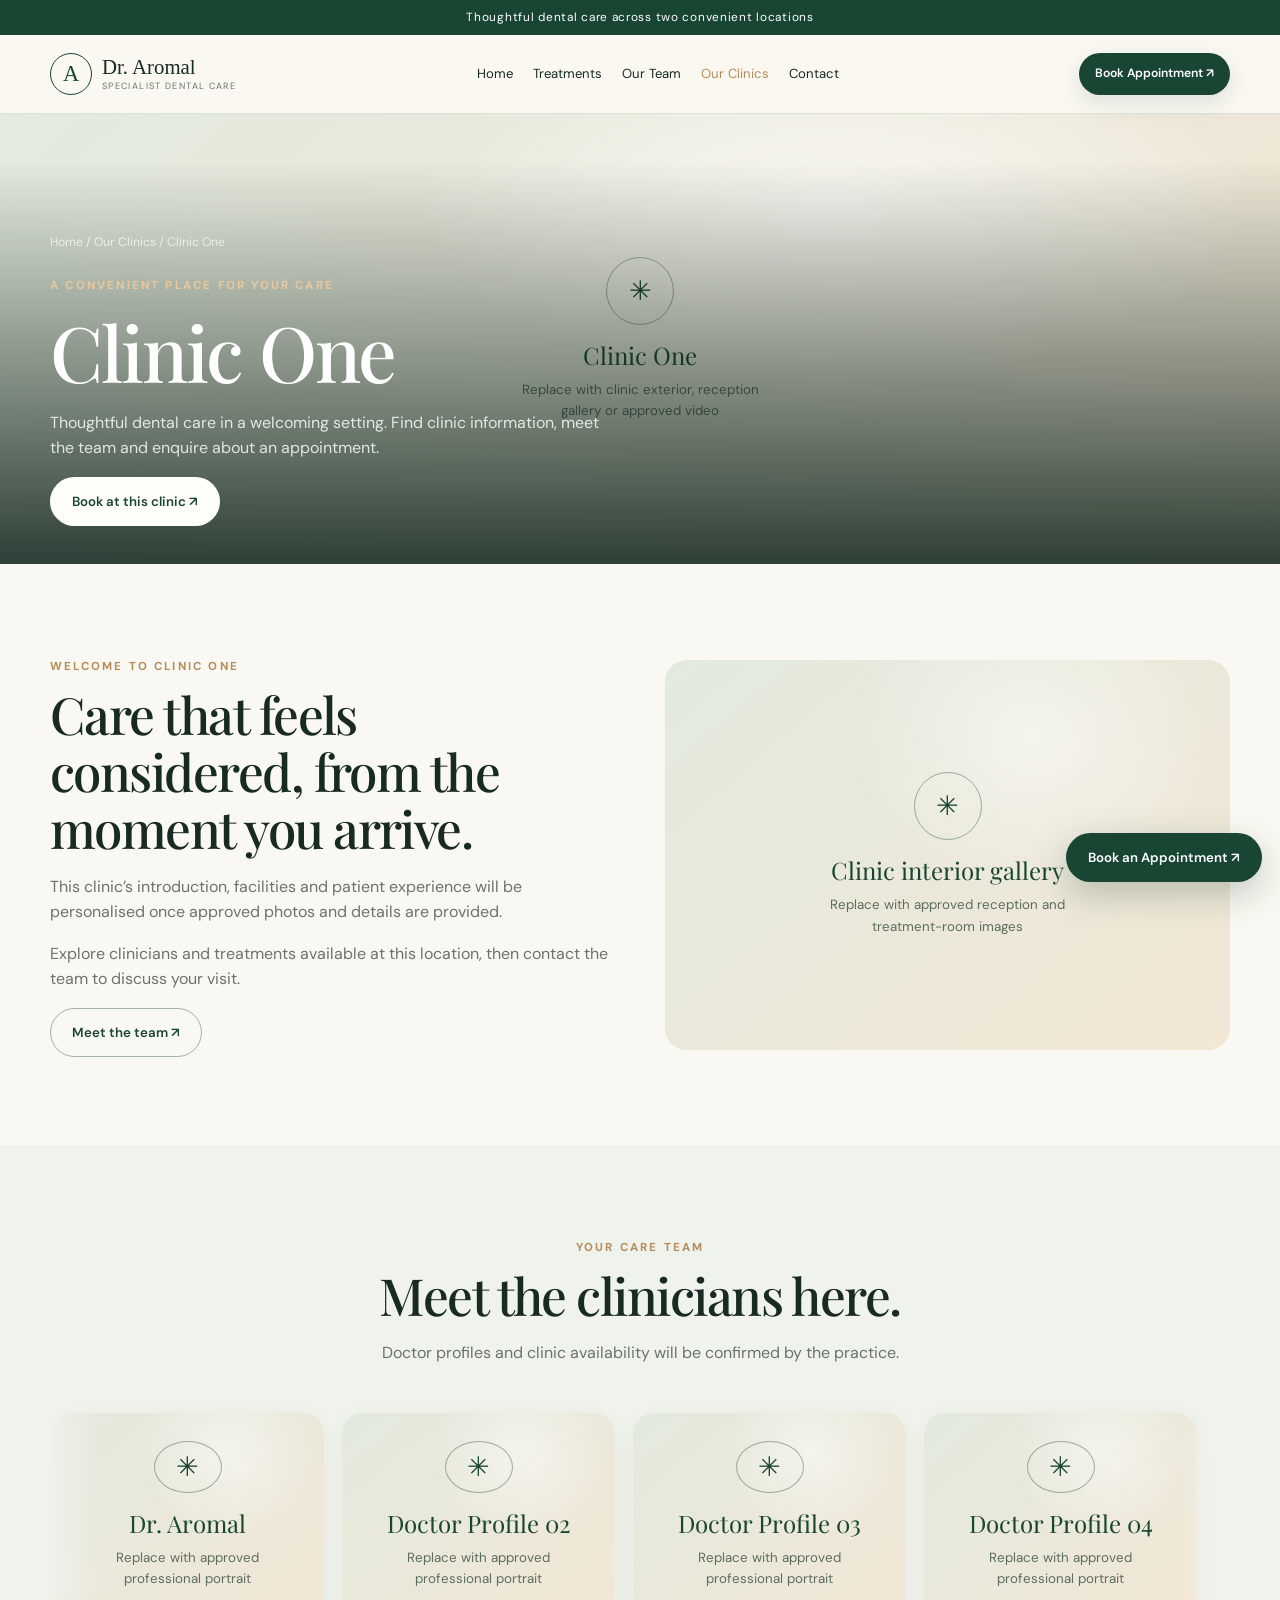
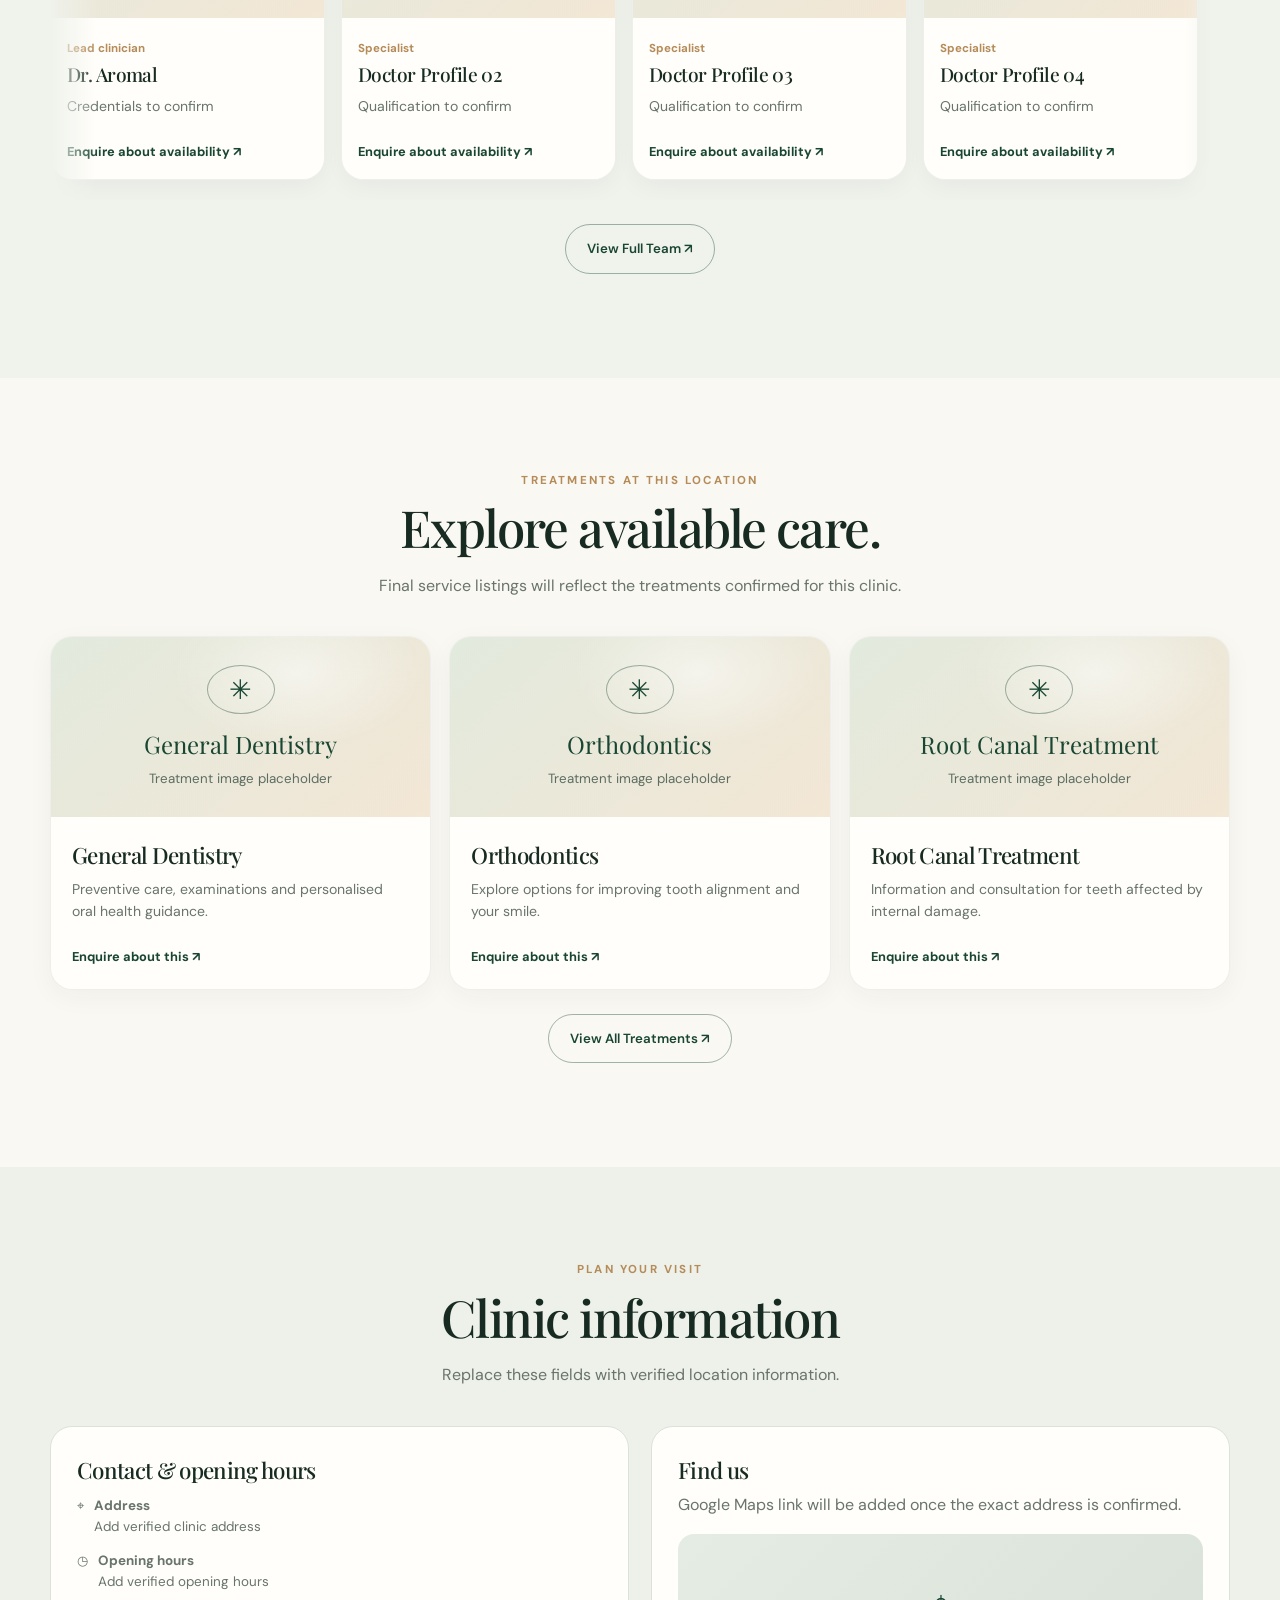
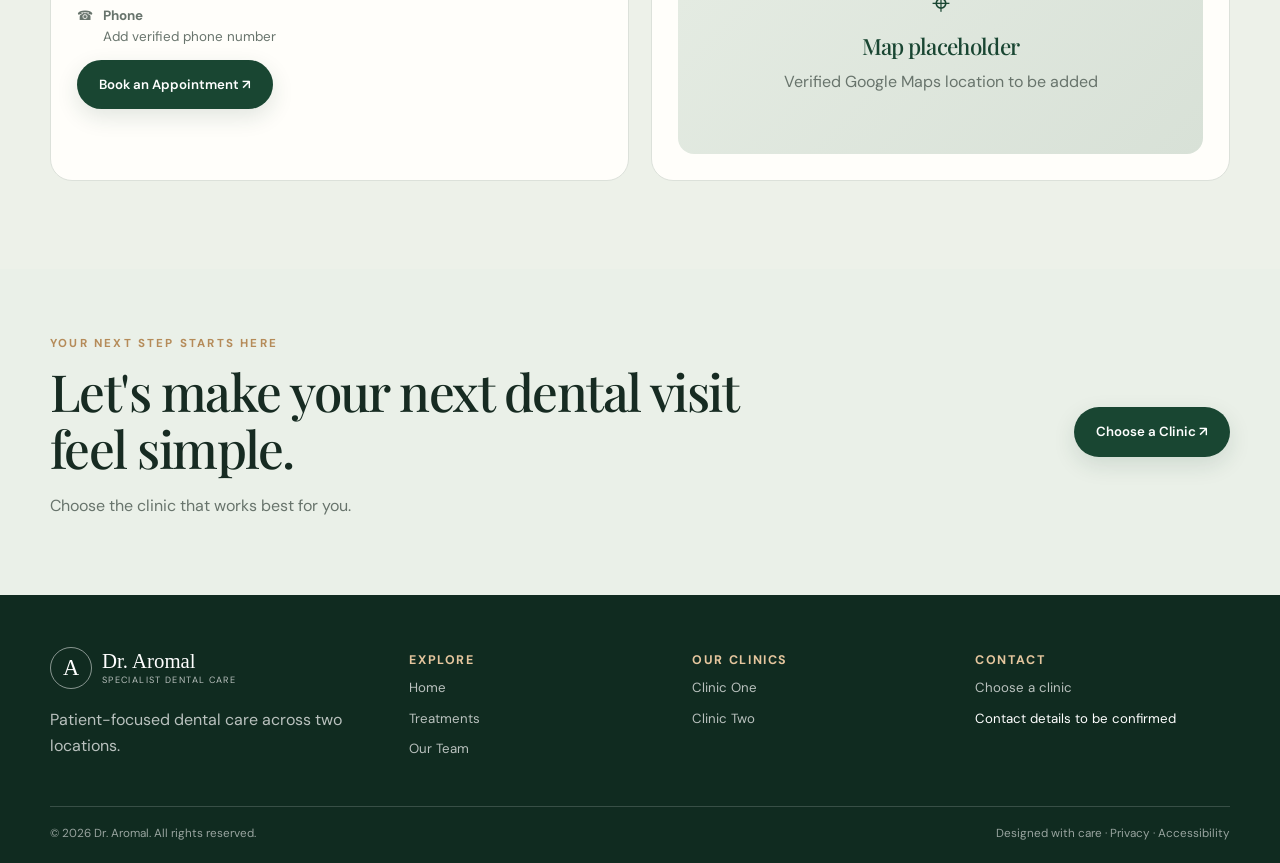
==== clinic-one.html @ 66f340e3 "Add files via upload" ====
<!doctype html><html lang="en"><head><meta charset="utf-8"><meta name="viewport" content="width=device-width,initial-scale=1"><meta name="description" content="Premium dental care with Dr. Aromal across two clinic locations."><title>Clinic One | Dr. Aromal</title><link rel="icon" href="assets/icons/favicon.svg" type="image/svg+xml"><link rel="stylesheet" href="css/style.css"><link rel="stylesheet" href="css/animations.css"></head><body><div class="topbar">Thoughtful dental care across two convenient locations</div><header class="header"><div class="container nav"><a class="brand" href="index.html"><span class="brand-mark">A</span><span><span class="brand-name">Dr. Aromal</span><span class="brand-sub">Specialist Dental Care</span></span></a><nav class="nav-links"><a class="" href="index.html">Home</a><a class="" href="treatments.html">Treatments</a><a class="" href="team.html">Our Team</a><a class="active" href="#clinics">Our Clinics</a><a class="" href="#contact">Contact</a></nav><div class="nav-actions"><button class="btn btn-primary btn-small" data-book>Book Appointment ↗</button><button class="menu-toggle" aria-label="Toggle navigation" aria-expanded="false">☰</button></div></div></header><main><section class="clinic-hero"><div class="media-placeholder"><div class="media-placeholder"><span class="placeholder-icon">✳</span><strong>Clinic One</strong><small>Replace with clinic exterior, reception gallery or approved video</small></div></div><div class="clinic-hero-content"><div class="container"><div class="breadcrumb" style="color:#ffffffb5"><a href="index.html">Home</a> / Our Clinics / Clinic One</div><span class="eyebrow">A convenient place for your care</span><h1>Clinic One</h1><p>Thoughtful dental care in a welcoming setting. Find clinic information, meet the team and enquire about an appointment.</p><button class="btn btn-light" data-book>Book at this clinic ↗</button></div></div></section><section class="section"><div class="container split"><div><span class="eyebrow">Welcome to Clinic One</span><h2>Care that feels considered, from the moment you arrive.</h2><p>This clinic’s introduction, facilities and patient experience will be personalised once approved photos and details are provided.</p><p>Explore clinicians and treatments available at this location, then contact the team to discuss your visit.</p><a class="btn btn-outline" href="team.html">Meet the team ↗</a></div><div class="image-panel"><div class="media-placeholder"><span class="placeholder-icon">✳</span><strong>Clinic interior gallery</strong><small>Replace with approved reception and treatment-room images</small></div></div></div></section><section class="section" style="background:#f0f2ec"><div class="container"><div class="section-head"><span class="eyebrow">Your care team</span><h2>Meet the clinicians here.</h2><p>Doctor profiles and clinic availability will be confirmed by the practice.</p></div><div class="doctor-belt" data-doctor-belt tabindex="0" aria-label="Doctor profiles carousel"><div class="doctor-track"><article class="doctor-card reveal"><div class="doctor-photo"><div class="media-placeholder"><span class="placeholder-icon">✳</span><strong>Dr. Aromal</strong><small>Replace with approved professional portrait</small></div></div><div class="card-body"><span class="doctor-role">Lead clinician</span><h3>Dr. Aromal</h3><p>Credentials to confirm</p><a class="card-link" href="#contact">Enquire about availability ↗</a></div></article><article class="doctor-card reveal"><div class="doctor-photo"><div class="media-placeholder"><span class="placeholder-icon">✳</span><strong>Doctor Profile 02</strong><small>Replace with approved professional portrait</small></div></div><div class="card-body"><span class="doctor-role">Specialist</span><h3>Doctor Profile 02</h3><p>Qualification to confirm</p><a class="card-link" href="#contact">Enquire about availability ↗</a></div></article><article class="doctor-card reveal"><div class="doctor-photo"><div class="media-placeholder"><span class="placeholder-icon">✳</span><strong>Doctor Profile 03</strong><small>Replace with approved professional portrait</small></div></div><div class="card-body"><span class="doctor-role">Specialist</span><h3>Doctor Profile 03</h3><p>Qualification to confirm</p><a class="card-link" href="#contact">Enquire about availability ↗</a></div></article><article class="doctor-card reveal"><div class="doctor-photo"><div class="media-placeholder"><span class="placeholder-icon">✳</span><strong>Doctor Profile 04</strong><small>Replace with approved professional portrait</small></div></div><div class="card-body"><span class="doctor-role">Specialist</span><h3>Doctor Profile 04</h3><p>Qualification to confirm</p><a class="card-link" href="#contact">Enquire about availability ↗</a></div></article></div></div><p style="text-align:center;margin-top:24px"><a class="btn btn-outline" href="team.html">View Full Team ↗</a></p></div></section><section class="section"><div class="container"><div class="section-head"><span class="eyebrow">Treatments at this location</span><h2>Explore available care.</h2><p>Final service listings will reflect the treatments confirmed for this clinic.</p></div><div class="treatment-grid"><article class="treatment-card reveal"><div class="card-media"><div class="media-placeholder"><span class="placeholder-icon">✳</span><strong>General Dentistry</strong><small>Treatment image placeholder</small></div></div><div class="card-body"><h3>General Dentistry</h3><p>Preventive care, examinations and personalised oral health guidance.</p><a class="card-link" href="#contact">Enquire about this ↗</a></div></article><article class="treatment-card reveal"><div class="card-media"><div class="media-placeholder"><span class="placeholder-icon">✳</span><strong>Orthodontics</strong><small>Treatment image placeholder</small></div></div><div class="card-body"><h3>Orthodontics</h3><p>Explore options for improving tooth alignment and your smile.</p><a class="card-link" href="#contact">Enquire about this ↗</a></div></article><article class="treatment-card reveal"><div class="card-media"><div class="media-placeholder"><span class="placeholder-icon">✳</span><strong>Root Canal Treatment</strong><small>Treatment image placeholder</small></div></div><div class="card-body"><h3>Root Canal Treatment</h3><p>Information and consultation for teeth affected by internal damage.</p><a class="card-link" href="#contact">Enquire about this ↗</a></div></article></div><p style="text-align:center;margin-top:24px"><a class="btn btn-outline" href="treatments.html">View All Treatments ↗</a></p></div></section><section class="section" style="background:#edf1e9"><div class="container"><div class="section-head"><span class="eyebrow">Plan your visit</span><h2>Clinic information</h2><p>Replace these fields with verified location information.</p></div><div class="clinic-details"><div class="detail-card"><h3>Contact & opening hours</h3><div class="meta-line">⌖ <span><strong>Address</strong><br>Add verified clinic address</span></div><div class="meta-line">◷ <span><strong>Opening hours</strong><br>Add verified opening hours</span></div><div class="meta-line">☎ <span><strong>Phone</strong><br>Add verified phone number</span></div><button class="btn btn-primary" data-book>Book an Appointment ↗</button></div><div class="detail-card"><h3>Find us</h3><p>Google Maps link will be added once the exact address is confirmed.</p><div class="map-placeholder"><div><span style="font-size:2rem">⌖</span><h3>Map placeholder</h3><p>Verified Google Maps location to be added</p></div></div></div></div></div></section></main><section class="cta-band" id="contact"><div class="container cta-inner"><div><span class="eyebrow">Your next step starts here</span><h2>Let's make your next dental visit feel simple.</h2><p>Choose the clinic that works best for you.</p></div><button class="btn btn-primary" data-book>Choose a Clinic ↗</button></div></section><footer class="footer"><div class="container"><div class="footer-grid"><div><a class="brand" href="index.html"><span class="brand-mark">A</span><span><span class="brand-name" style="color:white">Dr. Aromal</span><span class="brand-sub">Specialist Dental Care</span></span></a><p style="margin-top:18px">Patient-focused dental care across two locations.</p></div><div><h3>Explore</h3><div class="footer-links"><a href="index.html">Home</a><a href="treatments.html">Treatments</a><a href="team.html">Our Team</a></div></div><div><h3>Our Clinics</h3><div class="footer-links"><a href="clinic-one.html">Clinic One</a><a href="clinic-two.html">Clinic Two</a></div></div><div><h3>Contact</h3><div class="footer-links"><a href="#contact" data-book>Choose a clinic</a><span>Contact details to be confirmed</span></div></div></div><div class="footer-bottom"><span>© <span data-year></span> Dr. Aromal. All rights reserved.</span><span>Designed with care · Privacy · Accessibility</span></div></div></footer><button class="btn btn-primary floating-book" data-book>Book an Appointment ↗</button><div class="modal-backdrop" aria-hidden="true"><div class="booking-modal" role="dialog" aria-modal="true" aria-labelledby="booking-title"><button class="modal-close" aria-label="Close">×</button><span class="eyebrow">Appointment enquiry</span><h2 id="booking-title">Where would you like to visit?</h2><p>Select your preferred clinic so your enquiry goes to the right place.</p><div class="booking-options"><button class="booking-option" data-clinic-choice="one"><strong>Clinic One ↗</strong><span>Contact options</span></button><button class="booking-option" data-clinic-choice="two"><strong>Clinic Two ↗</strong><span>Contact options</span></button></div><div class="booking-result"><p style="width:100%">Selected: <strong id="selected-clinic-label">Clinic</strong></p><button class="btn btn-primary" data-book-whatsapp>Continue on WhatsApp</button><button class="btn btn-outline" data-book-call>Call clinic</button></div><p class="empty-note">Appointments are confirmed directly with the clinic.</p></div></div><script src="js/config.js"></script><script src="js/main.js"></script><script>document.querySelectorAll("[data-year]").forEach(e=>e.textContent=new Date().getFullYear())</script></body></html>
---- css/style.css ----
@import url('https://fonts.googleapis.com/css2?family=DM+Sans:wght@400;500;600;700&family=Playfair+Display:wght@400;500;600&display=swap');:root{--ink:#172b22;--green:#194632;--green2:#2d634b;--ivory:#faf8f2;--paper:#fffefa;--mint:#eaf0e8;--gold:#b58b59;--muted:#68746c;--line:#dce1da;--shadow:0 18px 55px #18312515;--radius:22px;--max:1180px}*{box-sizing:border-box}html{scroll-behavior:smooth}body{margin:0;background:var(--ivory);color:var(--ink);font:16px/1.6 'DM Sans',sans-serif}a{color:inherit;text-decoration:none}button{font:inherit;cursor:pointer}.container{width:min(var(--max),calc(100% - 40px));margin:auto}.eyebrow{font-size:.72rem;text-transform:uppercase;letter-spacing:.19em;font-weight:700;color:var(--gold)}h1,h2,h3{font-family:'Playfair Display',Georgia,serif;font-weight:500;line-height:1.12;letter-spacing:-.03em}h1{font-size:clamp(2.8rem,6vw,5.2rem);margin:.7rem 0 1rem}h2{font-size:clamp(2.1rem,4vw,3.4rem);margin:.5rem 0 1rem}h3{font-size:1.4rem;margin:.3rem 0 .6rem}p{color:var(--muted);margin:.4rem 0 1rem}.section{padding:88px 0}.section-head{max-width:700px;text-align:center;margin:0 auto 38px}.section-head p{max-width:570px;margin:auto}.topbar{background:var(--green);color:white;text-align:center;padding:8px;font-size:.74rem;letter-spacing:.06em}.header{position:sticky;top:0;z-index:50;background:#faf8f2ed;backdrop-filter:blur(14px);border-bottom:1px solid var(--line)}.nav{height:78px;display:flex;align-items:center;justify-content:space-between;gap:22px}.brand{display:flex;align-items:center;gap:10px;min-width:max-content}.brand-mark{width:42px;height:42px;border:1px solid var(--green);border-radius:50%;display:grid;place-items:center;color:var(--green);font:1.4rem Georgia}.brand-name{font:1.3rem Georgia;display:block}.brand-sub{font-size:.57rem;letter-spacing:.15em;text-transform:uppercase;color:var(--muted);display:block}.nav-links{display:flex;gap:20px;align-items:center;font-size:.82rem}.nav-links a:hover,.nav-links a.active{color:var(--gold)}.menu-toggle{display:none;border:1px solid var(--line);background:none;border-radius:50%;width:42px;height:42px}.btn{display:inline-flex;align-items:center;justify-content:center;gap:9px;border:1px solid transparent;border-radius:999px;padding:13px 21px;font-size:.83rem;font-weight:600;transition:.25s}.btn:hover{transform:translateY(-2px)}.btn-primary{background:var(--green);color:white;box-shadow:0 8px 22px #173f3020}.btn-primary:hover{background:var(--green2)}.btn-outline{border-color:#19463266;color:var(--green);background:transparent}.btn-light{background:var(--paper);color:var(--green)}.btn-small{padding:10px 15px;font-size:.76rem}.hero{padding:60px 0 72px;overflow:hidden}.hero-grid,.split{display:grid;grid-template-columns:1fr 1fr;align-items:center;gap:50px}.hero-copy p{font-size:1.05rem;max-width:520px}.hero-actions{display:flex;gap:12px;flex-wrap:wrap;margin-top:25px}.hero-media,.image-panel,.card-media,.doctor-photo{position:relative;overflow:hidden;background:linear-gradient(140deg,#dfe8dc,#f1e5d5)}.hero-media{min-height:480px;border-radius:48% 48% 22px 22px;box-shadow:var(--shadow)}.media-placeholder{position:absolute;inset:0;display:flex;flex-direction:column;justify-content:center;align-items:center;text-align:center;padding:28px;color:var(--green);background:radial-gradient(ellipse at 65% 20%,#ffffff80,transparent 36%),linear-gradient(140deg,#e4ebdf88,#f5e8d588)}.placeholder-icon{width:68px;height:68px;border:1px solid #19463266;border-radius:50%;display:grid;place-items:center;font-size:1.7rem;margin-bottom:14px}.media-placeholder strong{font:1.5rem 'Playfair Display',Georgia,serif}.media-placeholder small{color:#5c6d61;max-width:260px;margin-top:8px}.media-label{position:absolute;bottom:18px;left:18px;padding:11px 15px;border-radius:12px;background:#fffefaed;font-size:.78rem}.trust-strip{background:#eaf0e8a8;border-block:1px solid var(--line)}.trust-grid{display:grid;grid-template-columns:repeat(4,1fr);gap:18px;padding:22px 0}.trust-item{display:flex;align-items:center;gap:10px;font-size:.82rem;font-weight:600}.trust-icon{width:40px;height:40px;flex:none;display:grid;place-items:center;border:1px solid #19463244;border-radius:50%;color:var(--green);font-size:1.1rem}.image-panel{min-height:390px;border-radius:var(--radius)}.treatment-grid{display:grid;grid-template-columns:repeat(3,1fr);gap:18px}.treatment-card,.doctor-card,.clinic-card{background:var(--paper);border:1px solid #172b2212;border-radius:var(--radius);overflow:hidden;box-shadow:0 7px 26px #1831250b;transition:transform .3s,box-shadow .3s}.treatment-card:hover,.doctor-card:hover,.clinic-card:hover{transform:translateY(-5px);box-shadow:var(--shadow)}.card-media{height:180px}.card-body{padding:21px}.card-body p{font-size:.88rem}.card-link{display:inline-flex;gap:8px;margin-top:8px;color:var(--green);font-size:.8rem;font-weight:700}.why-section{background:var(--green);color:white}.why-section .eyebrow{color:#e2c39b}.why-section p{color:#ffffffb8}.why-grid{display:grid;grid-template-columns:repeat(4,1fr);gap:16px;margin-top:35px}.why-card{padding:22px;border:1px solid #ffffff2a;border-radius:18px;background:#ffffff09}.why-card .trust-icon{color:#e2c39b;border-color:#ffffff45;margin-bottom:15px}.why-card h3{font-size:1.2rem}.clinic-grid{display:grid;grid-template-columns:repeat(2,1fr);gap:22px}.clinic-card .card-media{height:230px}.doctor-grid{display:grid;grid-template-columns:repeat(4,1fr);gap:16px}.doctor-photo{height:205px}.doctor-card .card-body{padding:16px}.doctor-card h3{font-size:1.2rem}.doctor-role{font-size:.72rem;color:var(--gold);font-weight:700}.clinic-filter{display:flex;justify-content:center;gap:8px;margin:25px 0 32px}.filter-btn{border:1px solid var(--line);border-radius:99px;background:transparent;padding:10px 17px;color:var(--green)}.filter-btn.active{background:var(--green);color:white}.cta-band{background:var(--mint);padding:60px 0}.cta-inner{display:flex;justify-content:space-between;align-items:center;gap:25px}.cta-inner h2{max-width:700px}.page-hero{padding:72px 0 52px;text-align:center;background:linear-gradient(130deg,#edf1e9,#faf8f2 62%,#f2e8d9)}.page-hero h1{font-size:clamp(2.6rem,5vw,4.4rem)}.page-hero p{max-width:650px;margin:auto}.breadcrumb{font-size:.77rem;color:var(--muted);margin-bottom:18px}.clinic-hero{position:relative;min-height:450px;display:flex;align-items:flex-end;background:linear-gradient(135deg,#dce6da,#e9decd);overflow:hidden}.clinic-hero-content{position:relative;width:100%;padding:72px 0 38px;background:linear-gradient(0deg,#0c2219d9,transparent);color:white}.clinic-hero-content p{color:#ffffffd1;max-width:550px}.clinic-hero-content .eyebrow{color:#e9c89d}.clinic-details{display:grid;grid-template-columns:1fr 1fr;gap:22px}.detail-card{padding:26px;background:var(--paper);border:1px solid var(--line);border-radius:var(--radius)}.meta-line{display:flex;gap:10px;color:var(--muted);font-size:.84rem;margin:12px 0}.map-placeholder{height:220px;border-radius:16px;background:linear-gradient(135deg,#e5ece3,#d8e1d7);display:grid;place-items:center;text-align:center;margin-top:16px;padding:20px;color:var(--green)}.footer{background:#102b20;color:white;padding:52px 0 20px}.footer-grid{display:grid;grid-template-columns:1.3fr 1fr 1fr 1fr;gap:28px}.footer .brand-mark{color:white;border-color:#ffffff80}.footer .brand-sub,.footer p,.footer a{color:#ffffffb5}.footer h3{font:700 .78rem 'DM Sans',sans-serif;letter-spacing:.13em;text-transform:uppercase;color:#e5c69e}.footer-links{display:grid;gap:9px;font-size:.83rem}.footer-bottom{display:flex;justify-content:space-between;gap:15px;border-top:1px solid #ffffff2b;margin-top:32px;padding-top:17px;color:#ffffff91;font-size:.73rem}.floating-book{position:fixed;right:18px;bottom:18px;z-index:40;box-shadow:0 12px 35px #173f3040}.modal-backdrop{position:fixed;inset:0;z-index:100;background:#0a1912a8;backdrop-filter:blur(6px);display:none;align-items:center;justify-content:center;padding:18px}.modal-backdrop.open{display:flex}.booking-modal{position:relative;width:min(530px,100%);background:var(--ivory);border-radius:25px;padding:29px;box-shadow:0 30px 100px #0004}.modal-close{position:absolute;right:15px;top:15px;border:1px solid var(--line);background:none;border-radius:50%;width:37px;height:37px}.booking-options{display:grid;grid-template-columns:1fr 1fr;gap:12px;margin:23px 0}.booking-option{background:var(--paper);border:1px solid var(--line);border-radius:15px;padding:17px;text-align:left}.booking-option strong{display:block;font:1.2rem 'Playfair Display',Georgia,serif}.booking-option span{font-size:.76rem;color:var(--muted)}.booking-result{display:none;gap:10px;flex-wrap:wrap}.booking-result.show{display:flex}.empty-note{font-size:.76rem;color:var(--muted)}.reveal{opacity:0;transform:translateY(20px);transition:opacity .7s,transform .7s}.reveal.visible{opacity:1;transform:none}
@media(max-width:1000px){.nav-links{gap:12px;font-size:.75rem}.hero-grid,.split{gap:28px}.doctor-grid{grid-template-columns:repeat(2,1fr)}.why-grid{grid-template-columns:repeat(2,1fr)}.footer-grid{grid-template-columns:repeat(2,1fr)}}@media(max-width:760px){.container{width:calc(100% - 32px)}.nav{height:68px}.menu-toggle{display:block}.nav-actions>.btn{display:none}.nav-links{display:none;position:absolute;top:68px;left:0;right:0;padding:15px 22px 25px;background:var(--ivory);box-shadow:var(--shadow);flex-direction:column;align-items:stretch;gap:0}.nav-links.open{display:flex}.nav-links a{padding:13px 0;border-bottom:1px solid var(--line);font-size:.95rem}.hero{padding:35px 0 48px}.hero-grid,.split{grid-template-columns:1fr;gap:28px}.hero-media{min-height:360px;border-radius:145px 145px 20px 20px}.section{padding:65px 0}.trust-grid{grid-template-columns:repeat(2,1fr)}.treatment-grid{grid-template-columns:repeat(2,1fr);gap:12px}.card-media{height:145px}.card-body{padding:15px}.clinic-grid,.clinic-details{grid-template-columns:1fr}.clinic-card .card-media{height:210px}.doctor-photo{height:170px}.doctor-card .card-body{padding:12px}.why-grid{gap:11px}.why-card{padding:16px}.cta-inner{align-items:flex-start;flex-direction:column}.page-hero{padding:55px 0 42px}.clinic-hero{min-height:390px}.footer-grid{gap:24px 14px}.footer-bottom{flex-direction:column}.floating-book{left:14px;right:14px;bottom:10px}.floating-book{width:calc(100% - 28px)}.image-panel{min-height:310px}.booking-options{grid-template-columns:1fr}}@media(max-width:420px){.treatment-grid{grid-template-columns:1fr}.card-media{height:180px}.brand-name{font-size:1.15rem}.brand-mark{width:38px;height:38px}.trust-item{font-size:.75rem}}@media(prefers-reduced-motion:reduce){*,*::before,*::after{scroll-behavior:auto!important;transition-duration:.01ms!important}.reveal{opacity:1;transform:none}}


/* HERO LOOP VIDEO — homepage */
.hero-video-media{isolation:isolate;aspect-ratio:4/5;min-height:480px;background:linear-gradient(140deg,#dfe8dc,#f1e5d5)}
.hero-video{position:absolute;inset:0;width:100%;height:100%;object-fit:cover;object-position:center;z-index:0;background:linear-gradient(140deg,#dfe8dc,#f1e5d5)}
.hero-video-fallback{position:absolute;inset:0;z-index:1;display:flex;flex-direction:column;justify-content:center;align-items:center;text-align:center;padding:28px;color:var(--green);background:radial-gradient(ellipse at 65% 20%,#ffffff80,transparent 36%),linear-gradient(140deg,#e4ebdf,#f5e8d5)}
.hero-video-fallback strong{font:1.5rem 'Playfair Display',Georgia,serif}
.hero-video-fallback small{color:#5c6d61;max-width:260px;margin-top:8px}
.hero-video-overlay{position:absolute;inset:0;z-index:2;pointer-events:none;background:linear-gradient(180deg,#0b211208 45%,#0b21194d 100%)}
.hero-video-media .media-label{z-index:3}
.hero-video-media.video-ready .hero-video-fallback{display:none}
@media(max-width:760px){.hero-video-media{min-height:360px;aspect-ratio:4/5;border-radius:145px 145px 20px 20px}.hero-video{border-radius:inherit}}
@media(prefers-reduced-motion:reduce){.hero-video{display:none}.hero-video-fallback{display:flex!important}}

/* =========================================================
   REFINED MOTION SYSTEM — calm, responsive, accessible
   Shared by all five pages. No animation library required.
========================================================= */
:root {
  --motion-ease: cubic-bezier(.22, 1, .36, 1);
  --motion-ease-inout: cubic-bezier(.65, 0, .35, 1);
  --motion-fast: 180ms;
  --motion-base: 360ms;
  --motion-slow: 680ms;
}
html { scroll-behavior: smooth; scroll-padding-top: 96px; }
body { -webkit-font-smoothing: antialiased; text-rendering: optimizeLegibility; }
.header { transition: background-color var(--motion-base) var(--motion-ease), box-shadow var(--motion-base) var(--motion-ease), border-color var(--motion-base) var(--motion-ease); }
.header.is-scrolled { background: rgba(250,248,242,.94); box-shadow: 0 10px 32px rgba(23,43,34,.075); border-color: rgba(25,70,50,.12); }
.btn, .card-link, .nav-links a, .menu-toggle, .treatment-card, .doctor-card, .clinic-card, .why-card, .trust-item { transition-timing-function: var(--motion-ease); }
.btn { transition: transform var(--motion-fast) var(--motion-ease), background-color var(--motion-base) var(--motion-ease), border-color var(--motion-base) var(--motion-ease), box-shadow var(--motion-base) var(--motion-ease), color var(--motion-base) var(--motion-ease); }
.btn:active, .menu-toggle:active { transform: scale(.975); }
.btn:focus-visible, a:focus-visible, button:focus-visible { outline: 3px solid rgba(181,139,89,.75); outline-offset: 4px; }
.nav-links a { position: relative; }
.nav-links a::after { content:""; position:absolute; left:0; right:0; bottom:-7px; height:1px; background:currentColor; transform:scaleX(0); transform-origin:left; transition:transform var(--motion-base) var(--motion-ease); }
.nav-links a:hover::after, .nav-links a:focus-visible::after { transform:scaleX(1); }
.hero-copy .eyebrow, .hero-copy h1, .hero-copy > p, .hero-actions { will-change: opacity, transform; }
.hero-copy h1 { text-wrap: balance; }
.hero-media { isolation:isolate; }
.hero-video-media { aspect-ratio: 4 / 5; min-height: 460px; }
.hero-video { display:block; }
.hero-video-fallback { transition: opacity 650ms var(--motion-ease), visibility 650ms var(--motion-ease); }
.hero-video-media.video-ready .hero-video-fallback { opacity:0; visibility:hidden; pointer-events:none; }
.hero-video-overlay { background:linear-gradient(180deg,rgba(8,28,19,.02) 35%,rgba(8,28,19,.36) 100%); }
.media-label { box-shadow:0 8px 28px rgba(14,36,25,.08); backdrop-filter:blur(14px); transition:transform var(--motion-base) var(--motion-ease), background-color var(--motion-base) var(--motion-ease); }
.treatment-card, .doctor-card, .clinic-card, .why-card { transition:transform 420ms var(--motion-ease), box-shadow 420ms var(--motion-ease), border-color 420ms var(--motion-ease); }
.treatment-card img, .doctor-photo img, .clinic-card img, .card-media img, .image-panel img { transition:transform 850ms var(--motion-ease); }
@media (hover:hover) and (pointer:fine) {
  .treatment-card:hover, .doctor-card:hover, .clinic-card:hover, .why-card:hover { transform:translateY(-5px); box-shadow:0 22px 48px rgba(24,49,37,.10); }
  .treatment-card:hover img, .doctor-card:hover img, .clinic-card:hover img, .card-media:hover img, .image-panel:hover img { transform:scale(1.035); }
  .hero-video-media:hover .media-label { transform:translateY(-3px); }
}
.reveal { opacity:0; transform:translate3d(0,22px,0); transition:opacity 680ms var(--motion-ease), transform 680ms var(--motion-ease); }
.reveal.visible { opacity:1; transform:translate3d(0,0,0); }
.treatment-grid > :nth-child(2), .doctor-grid > :nth-child(2), .clinic-grid > :nth-child(2), .why-grid > :nth-child(2) { transition-delay:80ms; }
.treatment-grid > :nth-child(3), .doctor-grid > :nth-child(3), .clinic-grid > :nth-child(3), .why-grid > :nth-child(3) { transition-delay:150ms; }
.treatment-grid > :nth-child(4), .doctor-grid > :nth-child(4), .why-grid > :nth-child(4) { transition-delay:220ms; }
.modal-backdrop { transition:opacity 280ms var(--motion-ease), visibility 280ms var(--motion-ease); }
.modal-backdrop .booking-modal { transform:translateY(12px) scale(.985); transition:transform 320ms var(--motion-ease); }
.modal-backdrop.open .booking-modal { transform:translateY(0) scale(1); }
/* Keep touch interactions direct; no hover-only information. */
@media (max-width:760px) {
  .hero-video-media { min-height:340px; }
  .reveal { transform:translate3d(0,14px,0); transition-duration:520ms; }
  .treatment-grid > *, .doctor-grid > *, .clinic-grid > *, .why-grid > * { transition-delay:0ms !important; }
  .header.is-scrolled .nav { height:64px; }
}
@media (prefers-reduced-motion: reduce) {
  html { scroll-behavior:auto; }
  *, *::before, *::after { animation-duration:.01ms !important; animation-iteration-count:1 !important; scroll-behavior:auto !important; transition-duration:.01ms !important; transition-delay:0ms !important; }
  .reveal { opacity:1; transform:none; }
  .hero-video { display:none; }
  .hero-video-fallback { opacity:1 !important; visibility:visible !important; }
}
@media (prefers-reduced-transparency: reduce) {
  .header, .header.is-scrolled, .media-label { background:var(--paper); backdrop-filter:none; }
}


/* INTERACTIVE STORY + REVIEW + RAIL SYSTEM */
@view-transition { navigation: auto; }
::view-transition-old(root) { animation: page-out 180ms ease both; }
::view-transition-new(root) { animation: page-in 360ms cubic-bezier(.22,1,.36,1) both; }
@keyframes page-in { from { opacity:.72; transform:translateY(5px); } to { opacity:1; transform:none; } }
@keyframes page-out { to { opacity:.86; } }
.before-after-section { background:linear-gradient(180deg,#f5f4ed,#faf8f2); overflow:hidden; }
.ba-carousel { max-width:900px; margin:auto; perspective:1400px; touch-action:pan-y; }
.ba-stage { position:relative; min-height:440px; transform-style:preserve-3d; }
.ba-slide { position:absolute; inset:0; padding:24px; border:1px solid #1946321a; border-radius:26px; background:#fffefa; box-shadow:0 20px 60px #1831250d; opacity:0; visibility:hidden; pointer-events:none; transform:translateX(8%) rotateY(-12deg) scale(.94); transition:transform 800ms cubic-bezier(.22,1,.36,1), opacity 600ms ease, visibility 600ms; }
.ba-slide.is-active { opacity:1; visibility:visible; pointer-events:auto; transform:translateX(0) rotateY(0) scale(1); z-index:2; }
.ba-slide.is-before { transform:translateX(-8%) rotateY(12deg) scale(.94); }
.ba-case-label { color:var(--gold); font-size:.7rem; font-weight:700; letter-spacing:.12em; text-transform:uppercase; margin-bottom:16px; }
.ba-pair { display:grid; grid-template-columns:1fr 1fr; gap:14px; }
.ba-frame { position:relative; aspect-ratio:4/3; overflow:hidden; border-radius:16px; background:linear-gradient(140deg,#e5ebdf,#f1e5d5); }
.ba-frame>span { position:absolute; z-index:3; top:12px; left:12px; padding:6px 10px; border-radius:30px; background:#fffefaeb; color:var(--green); font-size:.65rem; font-weight:800; letter-spacing:.1em; }
.ba-frame .media-placeholder { padding:12px; }
.ba-frame .placeholder-icon { width:42px;height:42px;font-size:1rem;margin-bottom:8px; }
.ba-frame .media-placeholder strong { font-size:1.1rem; }
.ba-frame .media-placeholder small { font-size:.72rem; }
.ba-slide>p { margin:15px 0 0; font-size:.85rem; }
.ba-controls { display:flex; justify-content:center; align-items:center; gap:18px; margin:22px 0 10px; }
.carousel-arrow { width:42px;height:42px;border-radius:50%;border:1px solid #19463244;background:#fffefa;color:var(--green);font-size:1.2rem;transition:transform .25s var(--motion-ease),background .25s; }
.carousel-arrow:active { transform:scale(.94); }
.ba-dots { display:flex;gap:8px;align-items:center; }
.ba-dot { width:7px;height:7px;border:0;border-radius:20px;background:#b9c5b9;padding:0;transition:width .3s,background .3s; }
.ba-dot.active { width:24px;background:var(--green); }
.ba-carousel>.empty-note { display:block;text-align:center;max-width:620px;margin:12px auto 0; }
.reviews-section { overflow:hidden; }
.reviews-status { width:fit-content;max-width:100%;margin:-12px auto 25px;padding:8px 13px;border-radius:30px;background:#eaf0e8;color:#4d6656;font-size:.75rem; }
.reviews-track-window { overflow:hidden; margin:0 calc((100vw - min(var(--max),calc(100vw - 40px)))/-2); padding:10px 0 24px; }
.reviews-track { display:flex; width:max-content; gap:16px; padding:0 20px; animation:review-drift 36s linear infinite; }
.review-card { width:min(330px,82vw); flex:none; padding:23px;border-radius:20px;border:1px solid var(--line);background:var(--paper);box-shadow:0 12px 34px #1831250a; }
.review-stars { color:#b58b59;letter-spacing:.15em;font-size:.9rem; }
.review-text { min-height:96px;margin:14px 0;color:var(--ink);font-family:'Playfair Display',Georgia,serif;font-size:1.08rem;line-height:1.45; }
.review-author { display:flex;flex-direction:column;font-size:.8rem;font-weight:700; }
.review-author span { color:var(--muted);font-size:.7rem;font-weight:400;margin-top:3px; }
.reviews-track-window:hover .reviews-track,.reviews-track-window:focus-within .reviews-track { animation-play-state:paused; }
@keyframes review-drift { from { transform:translateX(0); } to { transform:translateX(-25%); } }
.reviews-footer { display:flex;align-items:center;justify-content:center;gap:16px;flex-wrap:wrap;text-align:center; }
.reviews-footer small { display:block;max-width:470px;color:var(--muted);font-size:.72rem; }
/* Horizontal card rail: only the cards scroll; the page stays vertical. */
.swipe-rail { overflow-x:auto; overscroll-behavior-x:contain; touch-action:pan-x pan-y; scrollbar-width:thin; scrollbar-color:#b5c5b5 transparent; padding:8px 3px 22px; scroll-snap-type:x mandatory; }
.swipe-rail .treatment-grid { display:grid;grid-auto-flow:column;grid-auto-columns:minmax(260px,32%);grid-template-columns:none;gap:18px; }
.swipe-rail .treatment-card { scroll-snap-align:start; min-width:0; }
.swipe-rail:focus-visible { outline:2px solid var(--gold);outline-offset:4px; }
/* Doctor cards glide along a continuous conveyor; pause on hover/focus/touch. */
.doctor-belt { overflow:hidden; position:relative; touch-action:pan-y; padding:8px 0 20px; mask-image:linear-gradient(90deg,transparent,#000 4%,#000 96%,transparent); }
.doctor-track { display:flex; gap:16px; width:max-content; align-items:stretch; animation:doctor-conveyor 34s linear infinite; }
.doctor-belt:hover .doctor-track,.doctor-belt:focus-within .doctor-track,.doctor-belt.is-paused .doctor-track { animation-play-state:paused; }
.doctor-track>.doctor-card { width:clamp(230px,24vw,275px); flex:none; }
@keyframes doctor-conveyor { from { transform:translateX(0); } to { transform:translateX(-50%); } }
/* Cards cloned by JS are decorative duplicates for a seamless loop. */
.doctor-card[aria-hidden="true"] a,.doctor-card[aria-hidden="true"] button { pointer-events:none; }
@media(max-width:760px) {
 .ba-stage { min-height:390px; }
 .ba-slide { padding:15px; }
 .ba-pair { gap:8px; }
 .ba-frame { aspect-ratio:3/4; }
 .ba-frame .media-placeholder { padding:7px; }
 .ba-frame .media-placeholder strong { font-size:.92rem; }
 .ba-frame .media-placeholder small { font-size:.62rem; }
 .swipe-rail .treatment-grid { grid-auto-columns:minmax(78vw,78vw);gap:12px; }
 .doctor-track>.doctor-card { width:min(76vw,270px); }
 .reviews-track-window { margin:0 -16px; }
 .reviews-track { animation-duration:45s; }
 .reviews-status { text-align:center; }
}
@media(prefers-reduced-motion:reduce) {
 @view-transition { navigation:none; }
 .doctor-track,.reviews-track { animation:none!important; }
 .ba-slide { transition:none!important; }
 .ba-slide:not(.is-active) { display:none; }
}
---- css/animations.css ----
/* Dr. Aromal shared motion system — calm, elegant and accessible. */
@keyframes heroRise { from { opacity:0; transform:translate3d(0,18px,0); } to { opacity:1; transform:translate3d(0,0,0); } }
.hero-copy .eyebrow { animation:heroRise 680ms cubic-bezier(.22,1,.36,1) both; }
.hero-copy h1 { animation:heroRise 760ms 70ms cubic-bezier(.22,1,.36,1) both; }
.hero-copy > p { animation:heroRise 760ms 140ms cubic-bezier(.22,1,.36,1) both; }
.hero-actions { animation:heroRise 760ms 210ms cubic-bezier(.22,1,.36,1) both; }
.hero-media { animation:heroRise 900ms 100ms cubic-bezier(.22,1,.36,1) both; }
.brand-mark { transition:transform 360ms cubic-bezier(.22,1,.36,1), background-color 360ms ease; }
.brand:hover .brand-mark { transform:rotate(-6deg) scale(1.025); }
@media (prefers-reduced-motion:reduce) { .hero-copy>* ,.hero-media { animation:none !important; } }
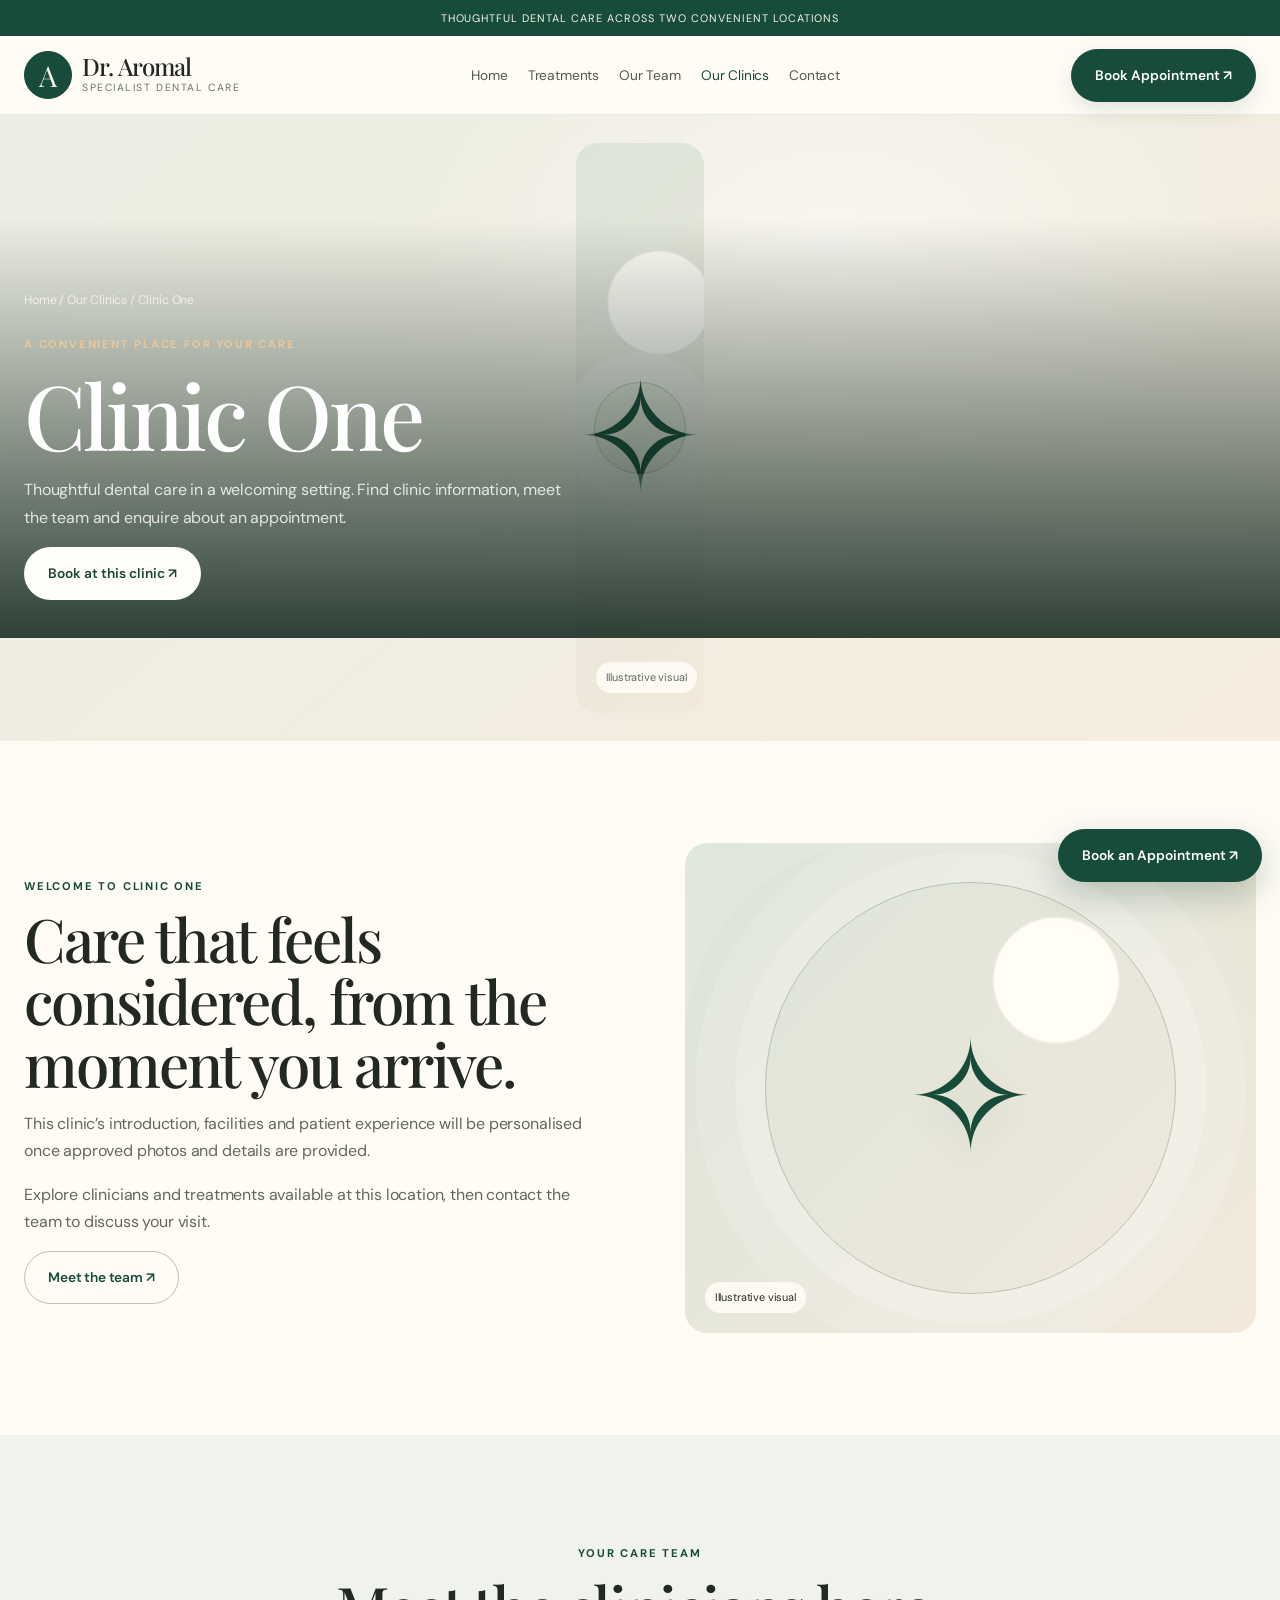
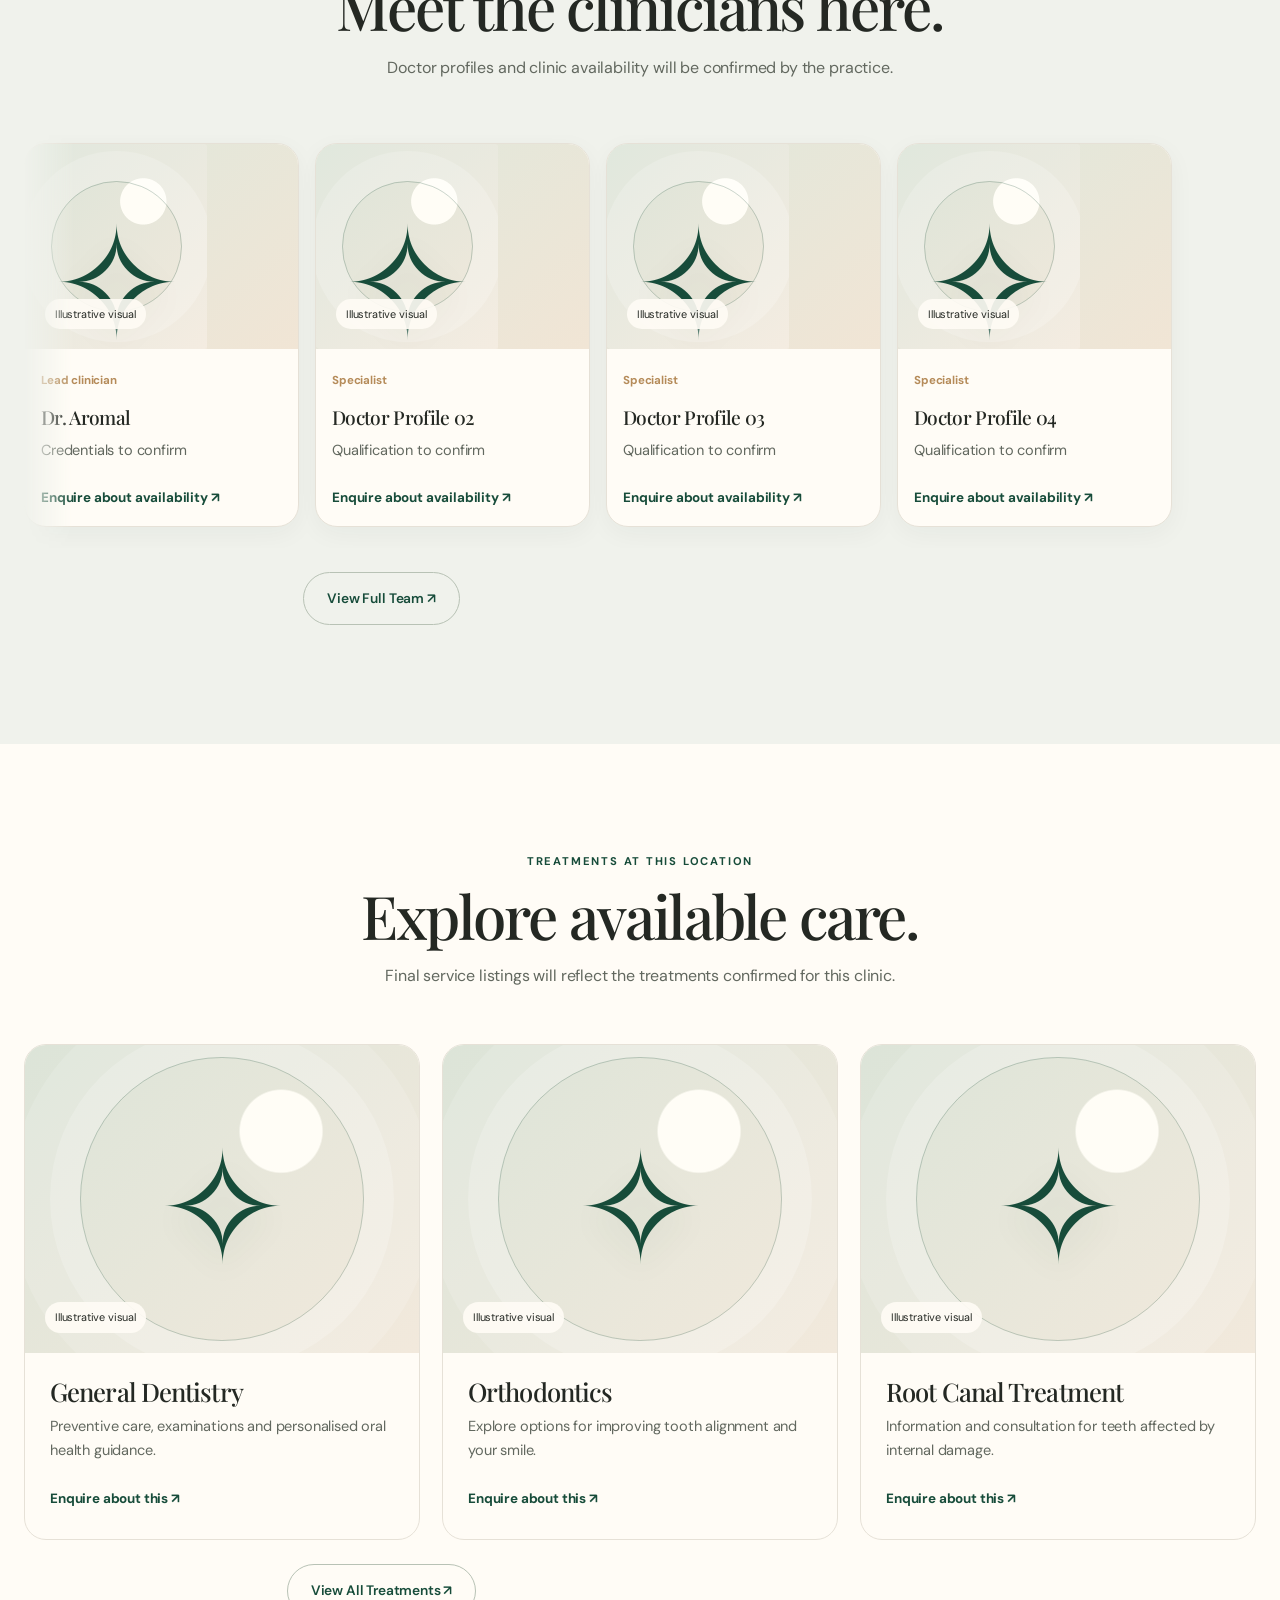
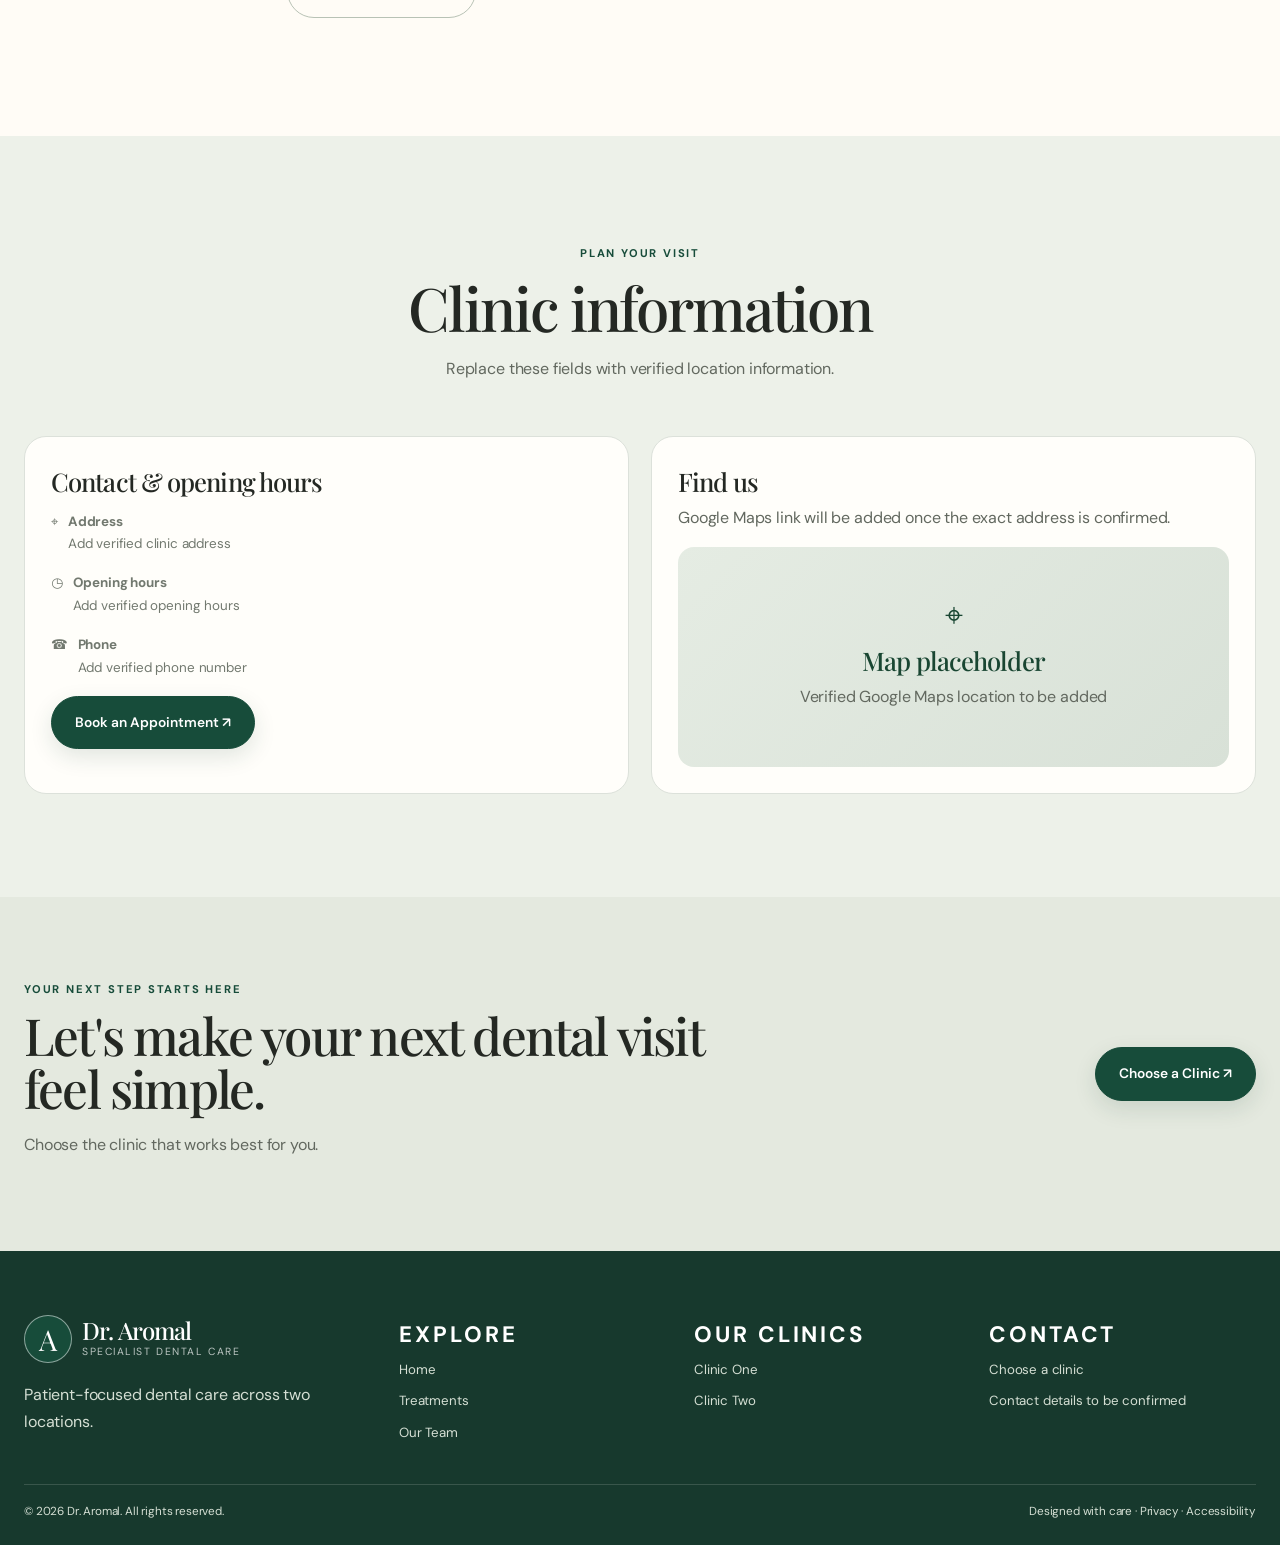
==== commit afd887e6: "Add files via upload" ====
--- a/clinic-one.html
+++ b/clinic-one.html
@@ -1 +1 @@
-<!doctype html><html lang="en"><head><meta charset="utf-8"><meta name="viewport" content="width=device-width,initial-scale=1"><meta name="description" content="Premium dental care with Dr. Aromal across two clinic locations."><title>Clinic One | Dr. Aromal</title><link rel="icon" href="assets/icons/favicon.svg" type="image/svg+xml"><link rel="stylesheet" href="css/style.css"><link rel="stylesheet" href="css/animations.css"></head><body><div class="topbar">Thoughtful dental care across two convenient locations</div><header class="header"><div class="container nav"><a class="brand" href="index.html"><span class="brand-mark">A</span><span><span class="brand-name">Dr. Aromal</span><span class="brand-sub">Specialist Dental Care</span></span></a><nav class="nav-links"><a class="" href="index.html">Home</a><a class="" href="treatments.html">Treatments</a><a class="" href="team.html">Our Team</a><a class="active" href="#clinics">Our Clinics</a><a class="" href="#contact">Contact</a></nav><div class="nav-actions"><button class="btn btn-primary btn-small" data-book>Book Appointment ↗</button><button class="menu-toggle" aria-label="Toggle navigation" aria-expanded="false">☰</button></div></div></header><main><section class="clinic-hero"><div class="media-placeholder"><div class="media-placeholder"><span class="placeholder-icon">✳</span><strong>Clinic One</strong><small>Replace with clinic exterior, reception gallery or approved video</small></div></div><div class="clinic-hero-content"><div class="container"><div class="breadcrumb" style="color:#ffffffb5"><a href="index.html">Home</a> / Our Clinics / Clinic One</div><span class="eyebrow">A convenient place for your care</span><h1>Clinic One</h1><p>Thoughtful dental care in a welcoming setting. Find clinic information, meet the team and enquire about an appointment.</p><button class="btn btn-light" data-book>Book at this clinic ↗</button></div></div></section><section class="section"><div class="container split"><div><span class="eyebrow">Welcome to Clinic One</span><h2>Care that feels considered, from the moment you arrive.</h2><p>This clinic’s introduction, facilities and patient experience will be personalised once approved photos and details are provided.</p><p>Explore clinicians and treatments available at this location, then contact the team to discuss your visit.</p><a class="btn btn-outline" href="team.html">Meet the team ↗</a></div><div class="image-panel"><div class="media-placeholder"><span class="placeholder-icon">✳</span><strong>Clinic interior gallery</strong><small>Replace with approved reception and treatment-room images</small></div></div></div></section><section class="section" style="background:#f0f2ec"><div class="container"><div class="section-head"><span class="eyebrow">Your care team</span><h2>Meet the clinicians here.</h2><p>Doctor profiles and clinic availability will be confirmed by the practice.</p></div><div class="doctor-belt" data-doctor-belt tabindex="0" aria-label="Doctor profiles carousel"><div class="doctor-track"><article class="doctor-card reveal"><div class="doctor-photo"><div class="media-placeholder"><span class="placeholder-icon">✳</span><strong>Dr. Aromal</strong><small>Replace with approved professional portrait</small></div></div><div class="card-body"><span class="doctor-role">Lead clinician</span><h3>Dr. Aromal</h3><p>Credentials to confirm</p><a class="card-link" href="#contact">Enquire about availability ↗</a></div></article><article class="doctor-card reveal"><div class="doctor-photo"><div class="media-placeholder"><span class="placeholder-icon">✳</span><strong>Doctor Profile 02</strong><small>Replace with approved professional portrait</small></div></div><div class="card-body"><span class="doctor-role">Specialist</span><h3>Doctor Profile 02</h3><p>Qualification to confirm</p><a class="card-link" href="#contact">Enquire about availability ↗</a></div></article><article class="doctor-card reveal"><div class="doctor-photo"><div class="media-placeholder"><span class="placeholder-icon">✳</span><strong>Doctor Profile 03</strong><small>Replace with approved professional portrait</small></div></div><div class="card-body"><span class="doctor-role">Specialist</span><h3>Doctor Profile 03</h3><p>Qualification to confirm</p><a class="card-link" href="#contact">Enquire about availability ↗</a></div></article><article class="doctor-card reveal"><div class="doctor-photo"><div class="media-placeholder"><span class="placeholder-icon">✳</span><strong>Doctor Profile 04</strong><small>Replace with approved professional portrait</small></div></div><div class="card-body"><span class="doctor-role">Specialist</span><h3>Doctor Profile 04</h3><p>Qualification to confirm</p><a class="card-link" href="#contact">Enquire about availability ↗</a></div></article></div></div><p style="text-align:center;margin-top:24px"><a class="btn btn-outline" href="team.html">View Full Team ↗</a></p></div></section><section class="section"><div class="container"><div class="section-head"><span class="eyebrow">Treatments at this location</span><h2>Explore available care.</h2><p>Final service listings will reflect the treatments confirmed for this clinic.</p></div><div class="treatment-grid"><article class="treatment-card reveal"><div class="card-media"><div class="media-placeholder"><span class="placeholder-icon">✳</span><strong>General Dentistry</strong><small>Treatment image placeholder</small></div></div><div class="card-body"><h3>General Dentistry</h3><p>Preventive care, examinations and personalised oral health guidance.</p><a class="card-link" href="#contact">Enquire about this ↗</a></div></article><article class="treatment-card reveal"><div class="card-media"><div class="media-placeholder"><span class="placeholder-icon">✳</span><strong>Orthodontics</strong><small>Treatment image placeholder</small></div></div><div class="card-body"><h3>Orthodontics</h3><p>Explore options for improving tooth alignment and your smile.</p><a class="card-link" href="#contact">Enquire about this ↗</a></div></article><article class="treatment-card reveal"><div class="card-media"><div class="media-placeholder"><span class="placeholder-icon">✳</span><strong>Root Canal Treatment</strong><small>Treatment image placeholder</small></div></div><div class="card-body"><h3>Root Canal Treatment</h3><p>Information and consultation for teeth affected by internal damage.</p><a class="card-link" href="#contact">Enquire about this ↗</a></div></article></div><p style="text-align:center;margin-top:24px"><a class="btn btn-outline" href="treatments.html">View All Treatments ↗</a></p></div></section><section class="section" style="background:#edf1e9"><div class="container"><div class="section-head"><span class="eyebrow">Plan your visit</span><h2>Clinic information</h2><p>Replace these fields with verified location information.</p></div><div class="clinic-details"><div class="detail-card"><h3>Contact & opening hours</h3><div class="meta-line">⌖ <span><strong>Address</strong><br>Add verified clinic address</span></div><div class="meta-line">◷ <span><strong>Opening hours</strong><br>Add verified opening hours</span></div><div class="meta-line">☎ <span><strong>Phone</strong><br>Add verified phone number</span></div><button class="btn btn-primary" data-book>Book an Appointment ↗</button></div><div class="detail-card"><h3>Find us</h3><p>Google Maps link will be added once the exact address is confirmed.</p><div class="map-placeholder"><div><span style="font-size:2rem">⌖</span><h3>Map placeholder</h3><p>Verified Google Maps location to be added</p></div></div></div></div></div></section></main><section class="cta-band" id="contact"><div class="container cta-inner"><div><span class="eyebrow">Your next step starts here</span><h2>Let's make your next dental visit feel simple.</h2><p>Choose the clinic that works best for you.</p></div><button class="btn btn-primary" data-book>Choose a Clinic ↗</button></div></section><footer class="footer"><div class="container"><div class="footer-grid"><div><a class="brand" href="index.html"><span class="brand-mark">A</span><span><span class="brand-name" style="color:white">Dr. Aromal</span><span class="brand-sub">Specialist Dental Care</span></span></a><p style="margin-top:18px">Patient-focused dental care across two locations.</p></div><div><h3>Explore</h3><div class="footer-links"><a href="index.html">Home</a><a href="treatments.html">Treatments</a><a href="team.html">Our Team</a></div></div><div><h3>Our Clinics</h3><div class="footer-links"><a href="clinic-one.html">Clinic One</a><a href="clinic-two.html">Clinic Two</a></div></div><div><h3>Contact</h3><div class="footer-links"><a href="#contact" data-book>Choose a clinic</a><span>Contact details to be confirmed</span></div></div></div><div class="footer-bottom"><span>© <span data-year></span> Dr. Aromal. All rights reserved.</span><span>Designed with care · Privacy · Accessibility</span></div></div></footer><button class="btn btn-primary floating-book" data-book>Book an Appointment ↗</button><div class="modal-backdrop" aria-hidden="true"><div class="booking-modal" role="dialog" aria-modal="true" aria-labelledby="booking-title"><button class="modal-close" aria-label="Close">×</button><span class="eyebrow">Appointment enquiry</span><h2 id="booking-title">Where would you like to visit?</h2><p>Select your preferred clinic so your enquiry goes to the right place.</p><div class="booking-options"><button class="booking-option" data-clinic-choice="one"><strong>Clinic One ↗</strong><span>Contact options</span></button><button class="booking-option" data-clinic-choice="two"><strong>Clinic Two ↗</strong><span>Contact options</span></button></div><div class="booking-result"><p style="width:100%">Selected: <strong id="selected-clinic-label">Clinic</strong></p><button class="btn btn-primary" data-book-whatsapp>Continue on WhatsApp</button><button class="btn btn-outline" data-book-call>Call clinic</button></div><p class="empty-note">Appointments are confirmed directly with the clinic.</p></div></div><script src="js/config.js"></script><script src="js/main.js"></script><script>document.querySelectorAll("[data-year]").forEach(e=>e.textContent=new Date().getFullYear())</script></body></html>+<!doctype html><html lang="en"><head><meta charset="utf-8"><meta name="viewport" content="width=device-width,initial-scale=1"><meta name="description" content="Premium dental care with Dr. Aromal across two clinic locations."><title>Clinic One | Dr. Aromal</title><link rel="icon" href="assets/icons/favicon.svg" type="image/svg+xml"><link rel="stylesheet" href="css/style.css"><link rel="stylesheet" href="css/animations.css"></head><body><div class="topbar">Thoughtful dental care across two convenient locations</div><header class="header"><div class="container nav"><a class="brand" href="index.html"><span class="brand-mark">A</span><span><span class="brand-name">Dr. Aromal</span><span class="brand-sub">Specialist Dental Care</span></span></a><nav class="nav-links"><a class="" href="index.html">Home</a><a class="" href="treatments.html">Treatments</a><a class="" href="team.html">Our Team</a><a class="active" href="#clinics">Our Clinics</a><a class="" href="#contact">Contact</a></nav><div class="nav-actions"><button class="btn btn-primary btn-small" data-book>Book Appointment ↗</button><button class="menu-toggle" aria-label="Toggle navigation" aria-expanded="false">☰</button></div></div></header><main><section class="clinic-hero"><div class="media-placeholder"><div class="media-art" role="img" aria-label="Illustrative dental care artwork; not an authentic clinic photograph"><span class="art-orbit"></span><span class="art-tooth">✧</span><small>Illustrative visual</small></div></div><div class="clinic-hero-content"><div class="container"><div class="breadcrumb" style="color:#ffffffb5"><a href="index.html">Home</a> / Our Clinics / Clinic One</div><span class="eyebrow">A convenient place for your care</span><h1>Clinic One</h1><p>Thoughtful dental care in a welcoming setting. Find clinic information, meet the team and enquire about an appointment.</p><button class="btn btn-light" data-book>Book at this clinic ↗</button></div></div></section><section class="section"><div class="container split"><div><span class="eyebrow">Welcome to Clinic One</span><h2>Care that feels considered, from the moment you arrive.</h2><p>This clinic’s introduction, facilities and patient experience will be personalised once approved photos and details are provided.</p><p>Explore clinicians and treatments available at this location, then contact the team to discuss your visit.</p><a class="btn btn-outline" href="team.html">Meet the team ↗</a></div><div class="image-panel"><div class="media-art" role="img" aria-label="Illustrative dental care artwork; not an authentic clinic photograph"><span class="art-orbit"></span><span class="art-tooth">✧</span><small>Illustrative visual</small></div></div></div></section><section class="section" style="background:#f0f2ec"><div class="container"><div class="section-head"><span class="eyebrow">Your care team</span><h2>Meet the clinicians here.</h2><p>Doctor profiles and clinic availability will be confirmed by the practice.</p></div><div class="doctor-belt" data-doctor-belt tabindex="0" aria-label="Doctor profiles carousel"><div class="doctor-track"><article class="doctor-card reveal"><div class="doctor-photo"><div class="media-art" role="img" aria-label="Illustrative dental care artwork; not an authentic clinic photograph"><span class="art-orbit"></span><span class="art-tooth">✧</span><small>Illustrative visual</small></div></div><div class="card-body"><span class="doctor-role">Lead clinician</span><h3>Dr. Aromal</h3><p>Credentials to confirm</p><a class="card-link" href="#contact">Enquire about availability ↗</a></div></article><article class="doctor-card reveal"><div class="doctor-photo"><div class="media-art" role="img" aria-label="Illustrative dental care artwork; not an authentic clinic photograph"><span class="art-orbit"></span><span class="art-tooth">✧</span><small>Illustrative visual</small></div></div><div class="card-body"><span class="doctor-role">Specialist</span><h3>Doctor Profile 02</h3><p>Qualification to confirm</p><a class="card-link" href="#contact">Enquire about availability ↗</a></div></article><article class="doctor-card reveal"><div class="doctor-photo"><div class="media-art" role="img" aria-label="Illustrative dental care artwork; not an authentic clinic photograph"><span class="art-orbit"></span><span class="art-tooth">✧</span><small>Illustrative visual</small></div></div><div class="card-body"><span class="doctor-role">Specialist</span><h3>Doctor Profile 03</h3><p>Qualification to confirm</p><a class="card-link" href="#contact">Enquire about availability ↗</a></div></article><article class="doctor-card reveal"><div class="doctor-photo"><div class="media-art" role="img" aria-label="Illustrative dental care artwork; not an authentic clinic photograph"><span class="art-orbit"></span><span class="art-tooth">✧</span><small>Illustrative visual</small></div></div><div class="card-body"><span class="doctor-role">Specialist</span><h3>Doctor Profile 04</h3><p>Qualification to confirm</p><a class="card-link" href="#contact">Enquire about availability ↗</a></div></article></div></div><p style="text-align:center;margin-top:24px"><a class="btn btn-outline" href="team.html">View Full Team ↗</a></p></div></section><section class="section"><div class="container"><div class="section-head"><span class="eyebrow">Treatments at this location</span><h2>Explore available care.</h2><p>Final service listings will reflect the treatments confirmed for this clinic.</p></div><div class="treatment-grid"><article class="treatment-card reveal"><div class="card-media"><div class="media-art" role="img" aria-label="Illustrative dental care artwork; not an authentic clinic photograph"><span class="art-orbit"></span><span class="art-tooth">✧</span><small>Illustrative visual</small></div></div><div class="card-body"><h3>General Dentistry</h3><p>Preventive care, examinations and personalised oral health guidance.</p><a class="card-link" href="#contact">Enquire about this ↗</a></div></article><article class="treatment-card reveal"><div class="card-media"><div class="media-art" role="img" aria-label="Illustrative dental care artwork; not an authentic clinic photograph"><span class="art-orbit"></span><span class="art-tooth">✧</span><small>Illustrative visual</small></div></div><div class="card-body"><h3>Orthodontics</h3><p>Explore options for improving tooth alignment and your smile.</p><a class="card-link" href="#contact">Enquire about this ↗</a></div></article><article class="treatment-card reveal"><div class="card-media"><div class="media-art" role="img" aria-label="Illustrative dental care artwork; not an authentic clinic photograph"><span class="art-orbit"></span><span class="art-tooth">✧</span><small>Illustrative visual</small></div></div><div class="card-body"><h3>Root Canal Treatment</h3><p>Information and consultation for teeth affected by internal damage.</p><a class="card-link" href="#contact">Enquire about this ↗</a></div></article></div><p style="text-align:center;margin-top:24px"><a class="btn btn-outline" href="treatments.html">View All Treatments ↗</a></p></div></section><section class="section" style="background:#edf1e9"><div class="container"><div class="section-head"><span class="eyebrow">Plan your visit</span><h2>Clinic information</h2><p>Replace these fields with verified location information.</p></div><div class="clinic-details"><div class="detail-card"><h3>Contact & opening hours</h3><div class="meta-line">⌖ <span><strong>Address</strong><br>Add verified clinic address</span></div><div class="meta-line">◷ <span><strong>Opening hours</strong><br>Add verified opening hours</span></div><div class="meta-line">☎ <span><strong>Phone</strong><br>Add verified phone number</span></div><button class="btn btn-primary" data-book>Book an Appointment ↗</button></div><div class="detail-card"><h3>Find us</h3><p>Google Maps link will be added once the exact address is confirmed.</p><div class="map-placeholder"><div><span style="font-size:2rem">⌖</span><h3>Map placeholder</h3><p>Verified Google Maps location to be added</p></div></div></div></div></div></section></main><section class="cta-band" id="contact"><div class="container cta-inner"><div><span class="eyebrow">Your next step starts here</span><h2>Let's make your next dental visit feel simple.</h2><p>Choose the clinic that works best for you.</p></div><button class="btn btn-primary" data-book>Choose a Clinic ↗</button></div></section><footer class="footer"><div class="container"><div class="footer-grid"><div><a class="brand" href="index.html"><span class="brand-mark">A</span><span><span class="brand-name" style="color:white">Dr. Aromal</span><span class="brand-sub">Specialist Dental Care</span></span></a><p style="margin-top:18px">Patient-focused dental care across two locations.</p></div><div><h3>Explore</h3><div class="footer-links"><a href="index.html">Home</a><a href="treatments.html">Treatments</a><a href="team.html">Our Team</a></div></div><div><h3>Our Clinics</h3><div class="footer-links"><a href="clinic-one.html">Clinic One</a><a href="clinic-two.html">Clinic Two</a></div></div><div><h3>Contact</h3><div class="footer-links"><a href="#contact" data-book>Choose a clinic</a><span>Contact details to be confirmed</span></div></div></div><div class="footer-bottom"><span>© <span data-year></span> Dr. Aromal. All rights reserved.</span><span>Designed with care · Privacy · Accessibility</span></div></div></footer><button class="btn btn-primary floating-book" data-book>Book an Appointment ↗</button><div class="modal-backdrop" aria-hidden="true"><div class="booking-modal" role="dialog" aria-modal="true" aria-labelledby="booking-title"><button class="modal-close" aria-label="Close">×</button><span class="eyebrow">Appointment enquiry</span><h2 id="booking-title">Where would you like to visit?</h2><p>Select your preferred clinic so your enquiry goes to the right place.</p><div class="booking-options"><button class="booking-option" data-clinic-choice="one"><strong>Clinic One ↗</strong><span>Contact options</span></button><button class="booking-option" data-clinic-choice="two"><strong>Clinic Two ↗</strong><span>Contact options</span></button></div><div class="booking-result"><p style="width:100%">Selected: <strong id="selected-clinic-label">Clinic</strong></p><button class="btn btn-primary" data-book-whatsapp>Continue on WhatsApp</button><button class="btn btn-outline" data-book-call>Call clinic</button></div><p class="empty-note">Appointments are confirmed directly with the clinic.</p></div></div><script src="js/config.js"></script><script src="js/main.js"></script><script>document.querySelectorAll("[data-year]").forEach(e=>e.textContent=new Date().getFullYear())</script></body></html>
--- a/css/style.css
+++ b/css/style.css
@@ -88,9 +88,12 @@
 .before-after-section { background:linear-gradient(180deg,#f5f4ed,#faf8f2); overflow:hidden; }
 .ba-carousel { max-width:900px; margin:auto; perspective:1400px; touch-action:pan-y; }
 .ba-stage { position:relative; min-height:440px; transform-style:preserve-3d; }
-.ba-slide { position:absolute; inset:0; padding:24px; border:1px solid #1946321a; border-radius:26px; background:#fffefa; box-shadow:0 20px 60px #1831250d; opacity:0; visibility:hidden; pointer-events:none; transform:translateX(8%) rotateY(-12deg) scale(.94); transition:transform 800ms cubic-bezier(.22,1,.36,1), opacity 600ms ease, visibility 600ms; }
-.ba-slide.is-active { opacity:1; visibility:visible; pointer-events:auto; transform:translateX(0) rotateY(0) scale(1); z-index:2; }
-.ba-slide.is-before { transform:translateX(-8%) rotateY(12deg) scale(.94); }
+.ba-slide { position:absolute; inset:0; padding:24px; border:1px solid #1946321a; border-radius:26px; background:#fffefa; box-shadow:0 20px 60px #1831250d; opacity:0; visibility:hidden; pointer-events:none; transform:translate3d(0,0,-180px) rotateY(0) scale(.68); transform-origin:center center; backface-visibility:hidden; transform-style:preserve-3d; transition:transform 850ms cubic-bezier(.2,.8,.2,1), opacity 650ms ease, visibility 650ms; }
+.ba-slide.is-active { opacity:1; visibility:visible; pointer-events:auto; transform:translate3d(0,0,80px) rotateY(0) scale(1); z-index:5; }
+.ba-slide.is-left { opacity:.88; visibility:visible; transform:translate3d(-66%,0,-110px) rotateY(36deg) scale(.78); transform-origin:right center; z-index:3; }
+.ba-slide.is-right { opacity:.88; visibility:visible; transform:translate3d(66%,0,-110px) rotateY(-36deg) scale(.78); transform-origin:left center; z-index:3; }
+.ba-slide.is-far-left { opacity:.32; visibility:visible; transform:translate3d(-112%,0,-260px) rotateY(48deg) scale(.62); z-index:1; }
+.ba-slide.is-far-right { opacity:.32; visibility:visible; transform:translate3d(112%,0,-260px) rotateY(-48deg) scale(.62); z-index:1; }
 .ba-case-label { color:var(--gold); font-size:.7rem; font-weight:700; letter-spacing:.12em; text-transform:uppercase; margin-bottom:16px; }
 .ba-pair { display:grid; grid-template-columns:1fr 1fr; gap:14px; }
 .ba-frame { position:relative; aspect-ratio:4/3; overflow:hidden; border-radius:16px; background:linear-gradient(140deg,#e5ebdf,#f1e5d5); }
@@ -109,7 +112,11 @@
 .ba-carousel>.empty-note { display:block;text-align:center;max-width:620px;margin:12px auto 0; }
 .reviews-section { overflow:hidden; }
 .reviews-status { width:fit-content;max-width:100%;margin:-12px auto 25px;padding:8px 13px;border-radius:30px;background:#eaf0e8;color:#4d6656;font-size:.75rem; }
-.reviews-track-window { overflow:hidden; margin:0 calc((100vw - min(var(--max),calc(100vw - 40px)))/-2); padding:10px 0 24px; }
+.reviews-track-window { overflow:hidden; margin:0 calc((100vw - min(var(--max),calc(100vw - 40px)))/-2); padding:10px 0 24px; cursor:grab; touch-action:pan-y; user-select:none; -webkit-user-select:none; outline-offset:4px; }
+.reviews-track-window.is-dragging { cursor:grabbing; }
+.reviews-track-window.is-dragging .reviews-track { animation-play-state:paused !important; }
+.reviews-track-window:focus-visible { outline:2px solid var(--green); }
+.reviews-track { will-change:transform; }
 .reviews-track { display:flex; width:max-content; gap:16px; padding:0 20px; animation:review-drift 36s linear infinite; }
 .review-card { width:min(330px,82vw); flex:none; padding:23px;border-radius:20px;border:1px solid var(--line);background:var(--paper);box-shadow:0 12px 34px #1831250a; }
 .review-stars { color:#b58b59;letter-spacing:.15em;font-size:.9rem; }
@@ -117,6 +124,7 @@
 .review-author { display:flex;flex-direction:column;font-size:.8rem;font-weight:700; }
 .review-author span { color:var(--muted);font-size:.7rem;font-weight:400;margin-top:3px; }
 .reviews-track-window:hover .reviews-track,.reviews-track-window:focus-within .reviews-track { animation-play-state:paused; }
+.reviews-track-window.is-dragging { scroll-behavior:auto; }
 @keyframes review-drift { from { transform:translateX(0); } to { transform:translateX(-25%); } }
 .reviews-footer { display:flex;align-items:center;justify-content:center;gap:16px;flex-wrap:wrap;text-align:center; }
 .reviews-footer small { display:block;max-width:470px;color:var(--muted);font-size:.72rem; }
@@ -127,15 +135,19 @@
 .swipe-rail:focus-visible { outline:2px solid var(--gold);outline-offset:4px; }
 /* Doctor cards glide along a continuous conveyor; pause on hover/focus/touch. */
 .doctor-belt { overflow:hidden; position:relative; touch-action:pan-y; padding:8px 0 20px; mask-image:linear-gradient(90deg,transparent,#000 4%,#000 96%,transparent); }
-.doctor-track { display:flex; gap:16px; width:max-content; align-items:stretch; animation:doctor-conveyor 34s linear infinite; }
+.doctor-track { display:flex; gap:0; width:max-content; align-items:stretch; animation:doctor-conveyor 34s linear infinite; will-change:transform; }
 .doctor-belt:hover .doctor-track,.doctor-belt:focus-within .doctor-track,.doctor-belt.is-paused .doctor-track { animation-play-state:paused; }
-.doctor-track>.doctor-card { width:clamp(230px,24vw,275px); flex:none; }
-@keyframes doctor-conveyor { from { transform:translateX(0); } to { transform:translateX(-50%); } }
+.doctor-track>.doctor-card { width:clamp(230px,24vw,275px); flex:none; margin-right:16px; }
+@keyframes doctor-conveyor { from { transform:translate3d(0,0,0); } to { transform:translate3d(-50%,0,0); } }
 /* Cards cloned by JS are decorative duplicates for a seamless loop. */
 .doctor-card[aria-hidden="true"] a,.doctor-card[aria-hidden="true"] button { pointer-events:none; }
 @media(max-width:760px) {
  .ba-stage { min-height:390px; }
  .ba-slide { padding:15px; }
+ .ba-slide.is-left { transform:translate3d(-72%,0,-130px) rotateY(38deg) scale(.70); opacity:.68; }
+ .ba-slide.is-right { transform:translate3d(72%,0,-130px) rotateY(-38deg) scale(.70); opacity:.68; }
+ .ba-slide.is-far-left { transform:translate3d(-105%,0,-260px) rotateY(46deg) scale(.54); }
+ .ba-slide.is-far-right { transform:translate3d(105%,0,-260px) rotateY(-46deg) scale(.54); }
  .ba-pair { gap:8px; }
  .ba-frame { aspect-ratio:3/4; }
  .ba-frame .media-placeholder { padding:7px; }
@@ -153,3 +165,55 @@
  .ba-slide { transition:none!important; }
  .ba-slide:not(.is-active) { display:none; }
 }
+
+
+/* Clinic films — restrained editorial media cards */
+.clinic-film-section { background: var(--paper, #F9F8F6); }
+.clinic-film-grid { display:grid; grid-template-columns:repeat(2,minmax(0,1fr)); gap:clamp(22px,4vw,46px); align-items:start; }
+.clinic-film-card { min-width:0; overflow:hidden; border:1px solid rgba(17,24,24,.10); border-radius:22px; background:#fff; box-shadow:0 16px 48px rgba(17,24,24,.055); }
+.clinic-film-media { position:relative; width:100%; max-width:440px; margin:0 auto; padding:18px 18px 0; }
+.clinic-film-media video { display:block; width:100%; aspect-ratio:9/16; max-height:610px; object-fit:contain; background:#111818; border-radius:14px; }
+.film-duration { position:absolute; left:30px; bottom:12px; padding:7px 10px; border:1px solid rgba(255,255,255,.24); border-radius:999px; background:rgba(17,24,24,.76); color:#fff; font-size:.72rem; letter-spacing:.03em; pointer-events:none; }
+.clinic-film-copy { padding:24px clamp(20px,3vw,32px) 30px; }
+.clinic-film-copy h3 { margin:.45rem 0 .65rem; }
+.clinic-film-copy p { margin:0; color:var(--muted, #656d68); }
+.clinic-film-copy small { display:block; margin-top:12px; color:var(--muted, #656d68); line-height:1.55; }
+@media(max-width:760px) { .clinic-film-grid { grid-template-columns:1fr; gap:24px; } .clinic-film-card { border-radius:18px; } .clinic-film-media { max-width:390px; padding:12px 12px 0; } .clinic-film-media video { max-height:70svh; } .film-duration { left:22px; bottom:8px; } .clinic-film-copy { padding:22px 22px 26px; } }
+@media(prefers-reduced-motion:reduce) { .clinic-film-card { scroll-behavior:auto; } }
+
+
+/* CINEMATIC VIDEO TREATMENT — ambient footage, not testimonials */
+.hero.hero-video-background{position:relative;isolation:isolate;display:flex;align-items:center;min-height:clamp(590px,78svh,820px);padding:clamp(72px,10vw,130px) 0;overflow:hidden;background:#12251c;color:#fff}
+.hero.hero-video-background .hero-grid{position:relative;z-index:3;display:block;width:min(var(--max),calc(100% - 40px))}
+.hero.hero-video-background .hero-copy{max-width:820px;color:#fff}
+.hero.hero-video-background .hero-copy .eyebrow{color:#e4c69d}
+.hero.hero-video-background .hero-copy h1{max-width:800px;color:#fff;font-size:clamp(3.2rem,8vw,7rem);text-wrap:balance;text-shadow:0 3px 30px #06130e55}
+.hero.hero-video-background .hero-copy h1 em{color:#ead5b8;font-style:normal}
+.hero.hero-video-background .hero-copy p{max-width:600px;color:#ffffffdf;font-size:clamp(1rem,1.6vw,1.18rem)}
+.hero.hero-video-background .hero-copy .btn-outline{border-color:#ffffffb0;color:#fff;background:#ffffff0b}
+.hero.hero-video-background .hero-media.hero-video-media{position:absolute;inset:0;z-index:0;min-height:0;width:100%;height:100%;aspect-ratio:auto;border-radius:0;box-shadow:none;background:#14281e}
+.hero.hero-video-background .hero-video{object-fit:cover;object-position:center 42%;filter:saturate(.78);opacity:.78}
+.hero.hero-video-background .hero-video-overlay{background:linear-gradient(90deg,rgba(8,25,17,.86) 0%,rgba(8,25,17,.62) 45%,rgba(8,25,17,.25) 100%),linear-gradient(0deg,rgba(8,25,17,.38),transparent 65%)}
+.hero.hero-video-background .hero-video-fallback{background:linear-gradient(115deg,#142b20,#385341);opacity:1}
+.hero.hero-video-background .hero-video-media.video-ready .hero-video-fallback{opacity:0;visibility:hidden}
+.care-film-break{position:relative;isolation:isolate;min-height:clamp(420px,58vw,680px);display:flex;align-items:center;overflow:hidden;background:#14281e;color:#fff}
+.care-film-video,.care-film-shade{position:absolute;inset:0;width:100%;height:100%}
+.care-film-video{z-index:0;object-fit:cover;object-position:center 38%;filter:saturate(.72)}
+.care-film-shade{z-index:1;background:linear-gradient(90deg,rgba(8,25,17,.86),rgba(8,25,17,.5) 58%,rgba(8,25,17,.2)),linear-gradient(0deg,rgba(8,25,17,.24),transparent)}
+.care-film-content{position:relative;z-index:2;padding-top:80px;padding-bottom:80px;max-width:var(--max);width:100%}
+.care-film-content .eyebrow{color:#e4c69d}
+.care-film-content h2{max-width:720px;color:#fff;font-size:clamp(2.7rem,6.3vw,5.3rem)}
+.care-film-content h2 em{color:#ead5b8;font-style:normal}
+.care-film-content p{max-width:490px;color:#ffffffd1}
+@media(max-width:760px){.hero.hero-video-background{min-height:calc(82svh - 68px);padding:76px 0 88px}.hero.hero-video-background .hero-grid{width:calc(100% - 32px)}.hero.hero-video-background .hero-copy h1{font-size:clamp(3rem,12vw,4.7rem)}.hero.hero-video-background .hero-video{object-position:54% center;opacity:.65}.hero.hero-video-background .hero-video-overlay{background:linear-gradient(90deg,rgba(8,25,17,.76),rgba(8,25,17,.42)),linear-gradient(0deg,rgba(8,25,17,.42),transparent)}.care-film-break{min-height:540px}.care-film-video{object-position:54% center}.care-film-shade{background:linear-gradient(90deg,rgba(8,25,17,.72),rgba(8,25,17,.28)),linear-gradient(0deg,rgba(8,25,17,.4),transparent)}}
+@media(prefers-reduced-motion:reduce){.hero.hero-video-background .hero-video,.care-film-video{display:none}.hero.hero-video-background .hero-video-fallback{display:block!important}}
+
+
+/* ── Premium boutique redesign layer ── */
+:root{--forest:#174C3A;--alabaster:#F6F2E9;--ivory:#FFFCF6;--botanical:#A5B3A0;--stone:#D8CBB9;--ink:#242823;--serif:'Cormorant Garamond','Playfair Display',Georgia,serif;--sans:'DM Sans',Inter,system-ui,-apple-system,sans-serif;--space-section:clamp(4.5rem,8vw,8rem);--radius-card:22px;--shadow-soft:0 18px 50px rgba(36,40,35,.08);--ease-premium:cubic-bezier(.22,1,.36,1)}
+html{scroll-behavior:smooth;scroll-padding-top:100px}body{font-family:var(--sans);color:var(--ink);background:var(--ivory);line-height:1.7;letter-spacing:-.01em}h1,h2,h3,.brand-name{font-family:var(--serif);font-weight:500;letter-spacing:-.035em;line-height:1.04}h1{font-size:clamp(3.3rem,7vw,6.9rem)}h2{font-size:clamp(2.4rem,4.7vw,4.5rem)}h3{font-size:clamp(1.55rem,2vw,2rem)}p{max-width:65ch;color:#62685f}.container{width:min(1240px,calc(100% - 48px))}.topbar{background:var(--forest);color:#f8f4eb;letter-spacing:.09em;text-transform:uppercase;font-size:.68rem;padding:9px 20px}.header{background:rgba(255,252,246,.93);backdrop-filter:blur(16px);border-bottom:1px solid rgba(23,76,58,.1)}.header.is-scrolled{box-shadow:0 8px 30px #2428230b}.brand-mark{background:var(--forest);color:var(--alabaster);border-radius:50%;font-family:var(--serif);font-size:1.8rem;width:48px;height:48px}.brand-name{font-size:1.5rem}.brand-sub{font-size:.65rem;letter-spacing:.15em;text-transform:uppercase}.nav-links a{font-size:.86rem;color:#535a52}.nav-links a.active,.nav-links a:hover{color:var(--forest)}.nav-links a.active:after{background:var(--forest)}.btn{border-radius:999px;padding:14px 23px;font-size:.86rem;font-weight:600;transition:transform .35s var(--ease-premium),background .25s,border-color .25s,box-shadow .25s}.btn:hover{transform:translateY(-2px);box-shadow:0 10px 25px #174c3a20}.btn-primary{background:var(--forest);border-color:var(--forest);color:white}.btn-outline{border-color:#b8c2b5;color:var(--forest);background:transparent}.section{padding:var(--space-section) 0}.hero{padding:clamp(3.5rem,7vw,7rem) 0 5rem;background:var(--alabaster);overflow:hidden;position:relative}.hero-grid{grid-template-columns:minmax(0,.92fr) minmax(0,1.08fr);gap:clamp(2rem,6vw,6rem);align-items:center}.hero-copy{position:relative;z-index:2}.eyebrow{font-size:.7rem;letter-spacing:.16em;text-transform:uppercase;color:var(--forest);font-weight:700}.hero h1{margin:.8rem 0 1.3rem;max-width:720px}.hero h1 em,h2 em{font-weight:400;color:var(--forest)}.hero-copy>p{font-size:clamp(1rem,1.3vw,1.18rem);max-width:470px}.hero-actions{gap:12px;margin-top:2rem}.hero-media{position:relative;min-height:560px;aspect-ratio:1/1.08;border-radius:220px 220px 22px 22px;overflow:hidden;background:linear-gradient(135deg,#e8e9de,#c7d5c8);box-shadow:var(--shadow-soft)}.hero-illustration{display:block;width:100%;height:100%;position:absolute;inset:0;object-fit:cover}.visual-note{position:absolute;bottom:18px;left:18px;background:#fffcf6e8;padding:8px 12px;border-radius:999px;font-size:.68rem;color:#485248}.trust-strip{background:var(--ivory);border-block:1px solid #e7e1d7;padding:23px 0}.trust-grid{gap:16px}.trust-item{font-size:.85rem;color:#4f5c50}.trust-icon{color:var(--forest)}.section-head{max-width:740px;margin:0 auto 3.4rem;text-align:center}.section-head h2{margin:.65rem 0 1rem}.section-head p{margin:auto}.split{gap:clamp(2.5rem,7vw,7rem);align-items:center}.media-art{height:100%;min-height:280px;position:relative;overflow:hidden;display:grid;place-items:center;background:radial-gradient(circle at 65% 28%,#fffdf6 0 12%,transparent 12.5%),linear-gradient(135deg,#dce4d8,#f2e9dc);border-radius:var(--radius-card)}.split .media-art{min-height:490px;border-radius:200px 200px 22px 22px}.art-orbit{position:absolute;width:72%;aspect-ratio:1;border:1px solid #174c3a3a;border-radius:50%;box-shadow:0 0 0 30px #ffffff2e,0 0 0 70px #ffffff20}.art-tooth{font-size:clamp(6rem,12vw,11rem);font-family:var(--serif);color:var(--forest);text-shadow:0 15px 35px #174c3a17}.media-art small{position:absolute;bottom:20px;left:20px;background:#fffcf6e8;padding:6px 10px;border-radius:999px;font-size:.68rem}.treatment-grid{display:grid;grid-template-columns:repeat(3,minmax(0,1fr));gap:22px}.treatment-card,.clinic-card{border:1px solid #e6e1d7;border-radius:var(--radius-card);overflow:hidden;background:var(--ivory);box-shadow:none;transition:transform .4s var(--ease-premium),box-shadow .4s,border-color .3s}.treatment-card:hover,.clinic-card:hover{transform:translateY(-6px);box-shadow:var(--shadow-soft);border-color:#c4d0c2}.card-media{height:auto;aspect-ratio:1.28;background:var(--alabaster)}.card-media .media-art{border-radius:0;min-height:0}.card-body{padding:25px 25px 28px}.card-body h3{margin:0 0 .65rem}.card-body p{font-size:.91rem}.card-link{color:var(--forest);font-size:.84rem;font-weight:700;text-decoration:none}.editorial-break{background:var(--forest);color:var(--ivory);padding:clamp(4rem,9vw,8rem) 0;position:relative;overflow:hidden}.editorial-break:after{content:'✧';position:absolute;right:6%;top:-100px;font-size:30rem;line-height:1;color:#ffffff08;font-family:var(--serif)}.editorial-break-inner{position:relative;z-index:1}.editorial-break .eyebrow,.editorial-break h2 em{color:#dce5d8}.editorial-break h2{max-width:850px;margin:1rem 0}.editorial-break p{color:#e3e9e0}.comparison-honesty{display:grid;grid-template-columns:1fr .8fr;gap:5rem;align-items:center}.comparison-honesty h2{margin:.7rem 0 1rem}.comparison-art{position:relative;border-radius:180px 180px 22px 22px;overflow:hidden;background:var(--alabaster);aspect-ratio:4/5}.comparison-art img{width:100%;height:100%;object-fit:cover}.comparison-art span{position:absolute;bottom:14px;left:14px;background:#fffcf6e8;padding:7px 12px;border-radius:99px;font-size:.7rem}.reviews-track-window{overflow-x:auto;scroll-snap-type:x mandatory;scrollbar-width:none}.reviews-track-window::-webkit-scrollbar{display:none}.reviews-track{animation:none!important;transform:none!important;width:max-content;display:flex;gap:18px}.review-card{flex:0 0 min(80vw,360px);border:1px solid #e4dfd5;border-radius:20px;background:#fff;padding:26px;scroll-snap-align:center}.review-stars{color:var(--forest)}.review-text{color:#565e54}.review-author{font-weight:700}.review-author span{color:#7c8279}.why-section{background:var(--alabaster)}.why-grid{gap:16px}.why-card{border:1px solid #e0e3d9;background:#fffcf6;border-radius:18px;padding:28px}.why-card h3{margin:.7rem 0}.clinic-grid{gap:22px}.clinic-card .card-media{height:auto}.meta-line{color:#72796f;font-size:.84rem;margin:1rem 0}.cta-band{background:#e4e9df;padding:clamp(3rem,6vw,5rem) 0}.cta-inner h2{font-size:clamp(2rem,4vw,3.5rem);max-width:760px}.footer{background:#17392d;color:#f6f2e9;padding:4rem 0 1.5rem}.footer p,.footer a,.footer span{color:#d5dfd4}.footer h3{color:white;font-size:1.4rem}.footer-bottom{border-color:#ffffff25}.modal-backdrop{backdrop-filter:blur(6px);background:#10251dcc}.booking-modal{border-radius:24px;max-height:min(88dvh,740px);overflow:auto}.booking-option{border-radius:16px;border-color:#d9e1d6}.booking-option:focus-visible,.btn:focus-visible,a:focus-visible,button:focus-visible{outline:3px solid #a5b3a0;outline-offset:3px}.empty-note{font-size:.78rem;color:#70776e}.reveal{transition:opacity .7s var(--ease-premium),transform .7s var(--ease-premium)}.reveal:not(.visible){transform:translateY(18px)}
+/* Treatment/team/clinic page visual consistency */
+.page-hero,.treatments-hero,.team-hero,.clinic-hero{background:var(--alabaster)}.page-hero h1,.treatments-hero h1,.team-hero h1,.clinic-hero h1{max-width:900px}.treatment-list,.team-grid{gap:22px}.team-card,.doctor-card{border-radius:22px;overflow:hidden;border:1px solid #e6e1d7;background:var(--ivory)}.team-card .media-art,.doctor-card .media-art{aspect-ratio:4/4.5;min-height:0;border-radius:0}.team-card h3,.doctor-card h3{margin-top:1rem}.page-hero,.treatments-hero,.team-hero,.clinic-hero{padding:clamp(4rem,8vw,7rem) 0}.clinic-detail-grid{gap:24px}.clinic-detail-card{background:var(--alabaster);border-radius:20px;padding:28px}
+@media(max-width:900px){.hero-grid{grid-template-columns:1fr;gap:2.2rem}.hero-copy{max-width:780px}.hero-media{min-height:0;aspect-ratio:1.15}.treatment-grid{grid-template-columns:repeat(2,minmax(0,1fr))}.split .media-art{min-height:360px}.comparison-honesty{gap:2.5rem}.nav-links{background:var(--ivory)}}
+@media(max-width:600px){.container{width:min(100% - 32px,1240px)}.topbar{font-size:.58rem}.brand-mark{width:42px;height:42px}.hero{padding:3.5rem 0 3rem}.hero h1{font-size:clamp(3rem,14vw,4.5rem)}.hero-media{aspect-ratio:.94;border-radius:160px 160px 18px 18px}.hero-actions{align-items:stretch;flex-wrap:wrap}.hero-actions .btn{flex:1 1 100%;justify-content:center}.trust-grid{grid-template-columns:repeat(2,minmax(0,1fr))}.trust-item{font-size:.76rem}.section{padding:4.5rem 0}.section-head{margin-bottom:2.3rem;text-align:left}.section-head p{margin:0}.treatment-grid,.clinic-grid{grid-template-columns:1fr}.card-media{aspect-ratio:1.35}.card-body{padding:22px}.split .media-art{min-height:300px}.comparison-honesty{grid-template-columns:1fr;gap:2rem}.comparison-art{max-height:420px;aspect-ratio:1/1}.editorial-break{padding:4.5rem 0}.why-grid{grid-template-columns:1fr 1fr}.why-card{padding:20px}.footer-grid{grid-template-columns:1fr 1fr;gap:30px}.booking-modal{width:calc(100% - 24px);padding:26px 20px}.booking-options{grid-template-columns:1fr}.booking-result{gap:10px}.booking-result .btn{width:100%}}
+@media(prefers-reduced-motion:reduce){html{scroll-behavior:auto}*,*::before,*::after{animation-duration:.01ms!important;animation-iteration-count:1!important;transition-duration:.01ms!important;scroll-behavior:auto!important}.reveal:not(.visible){opacity:1;transform:none}}
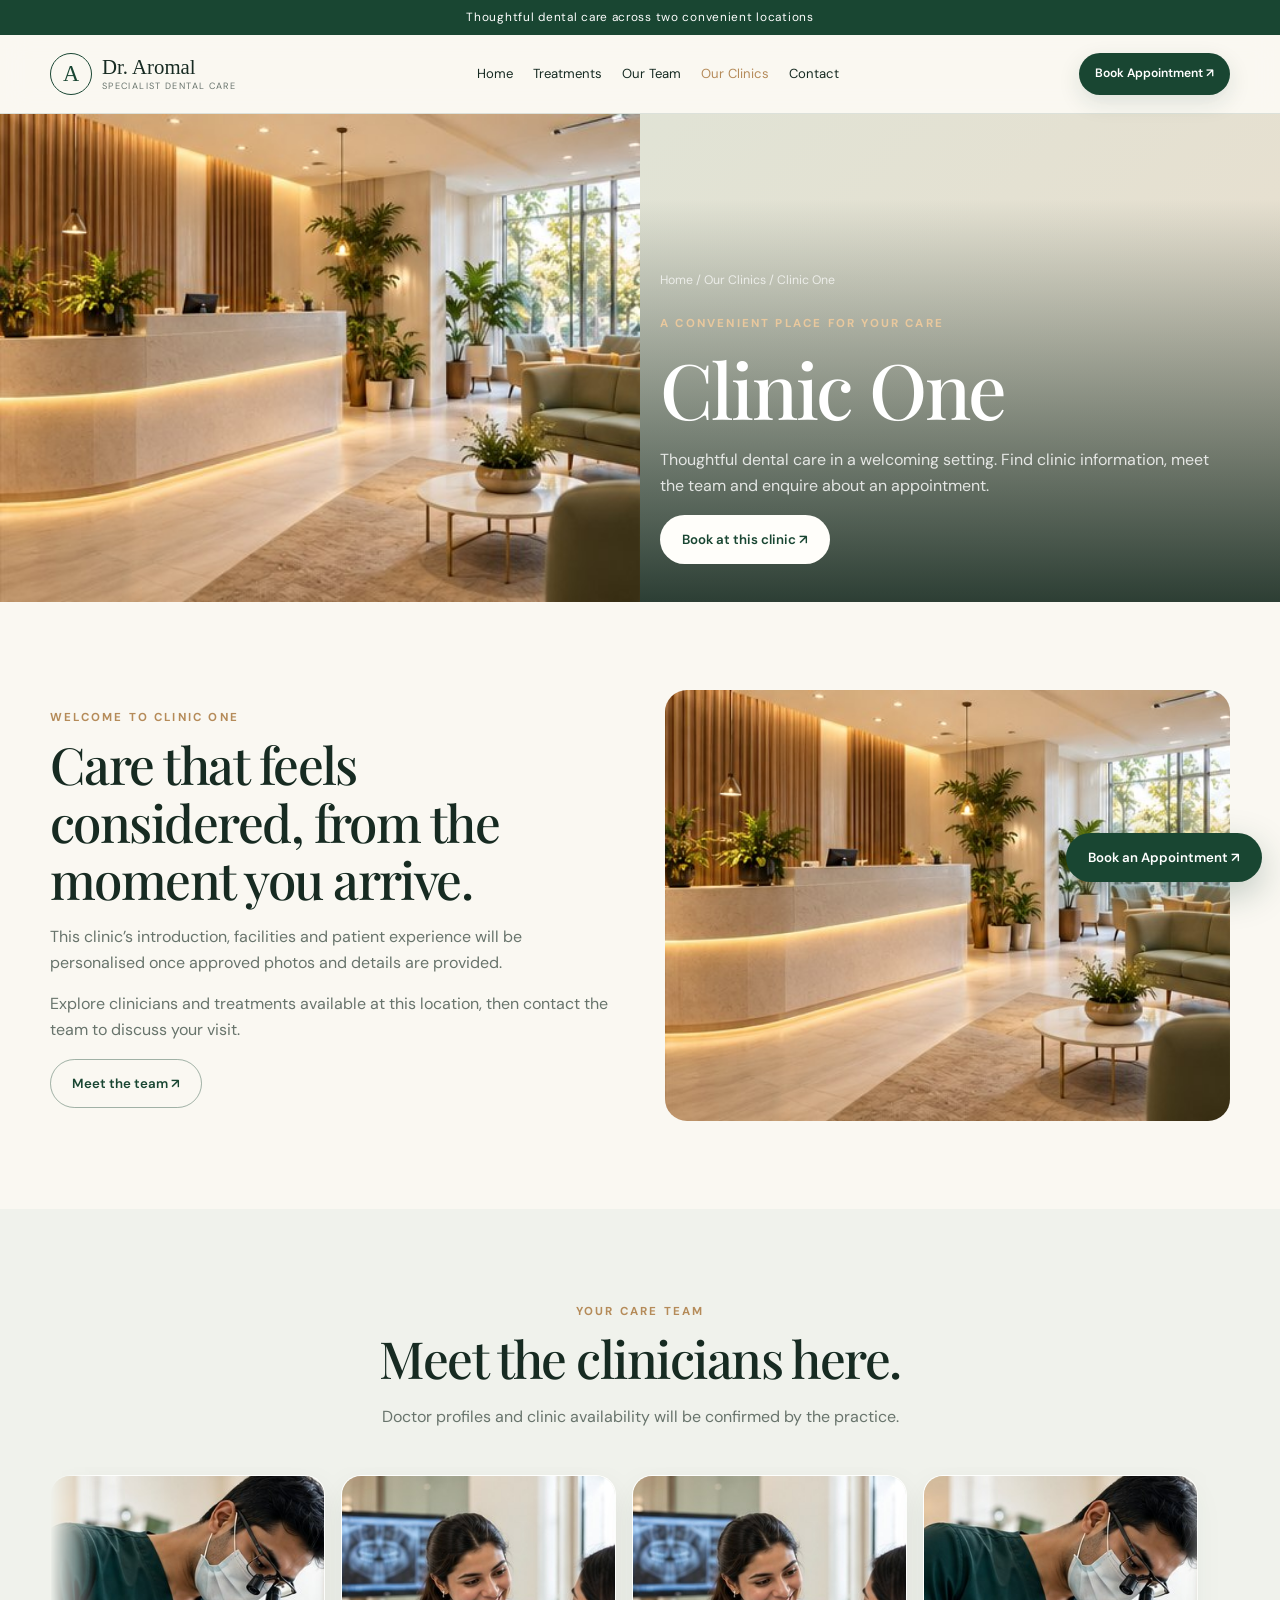
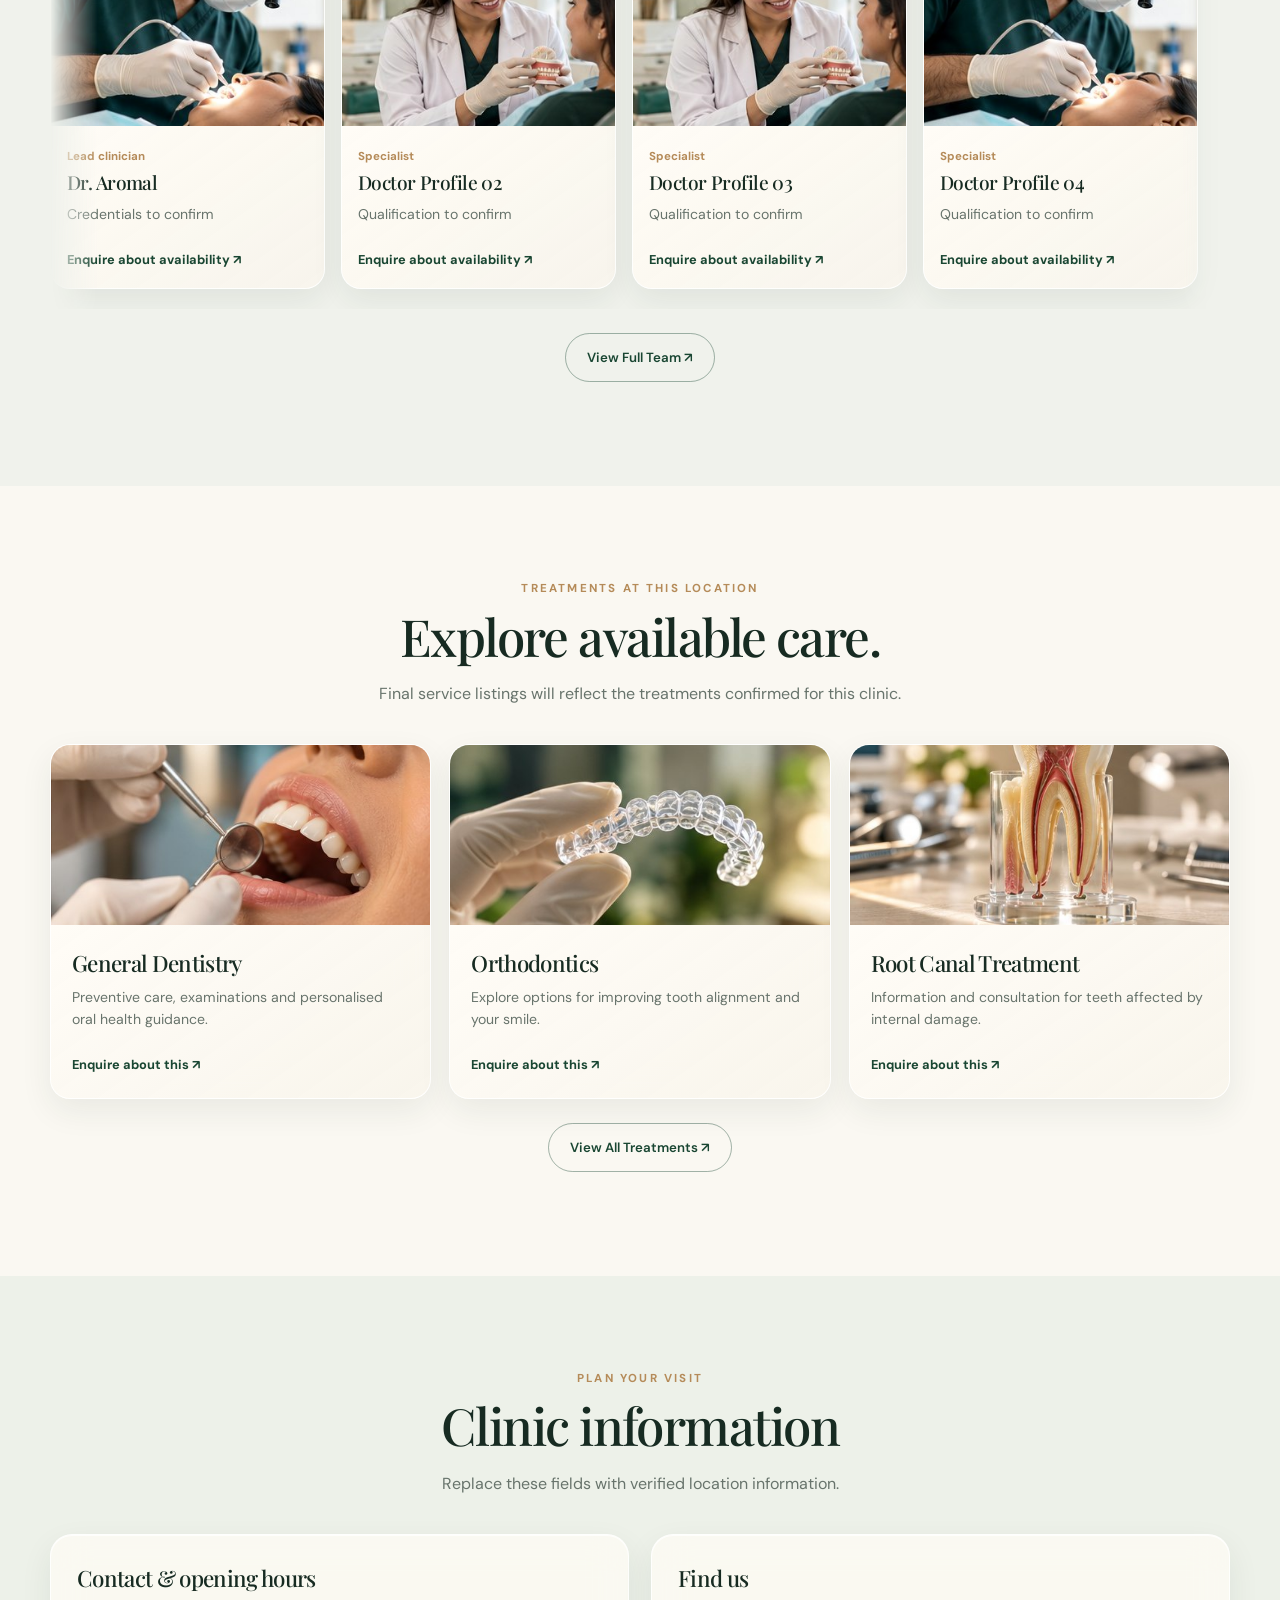
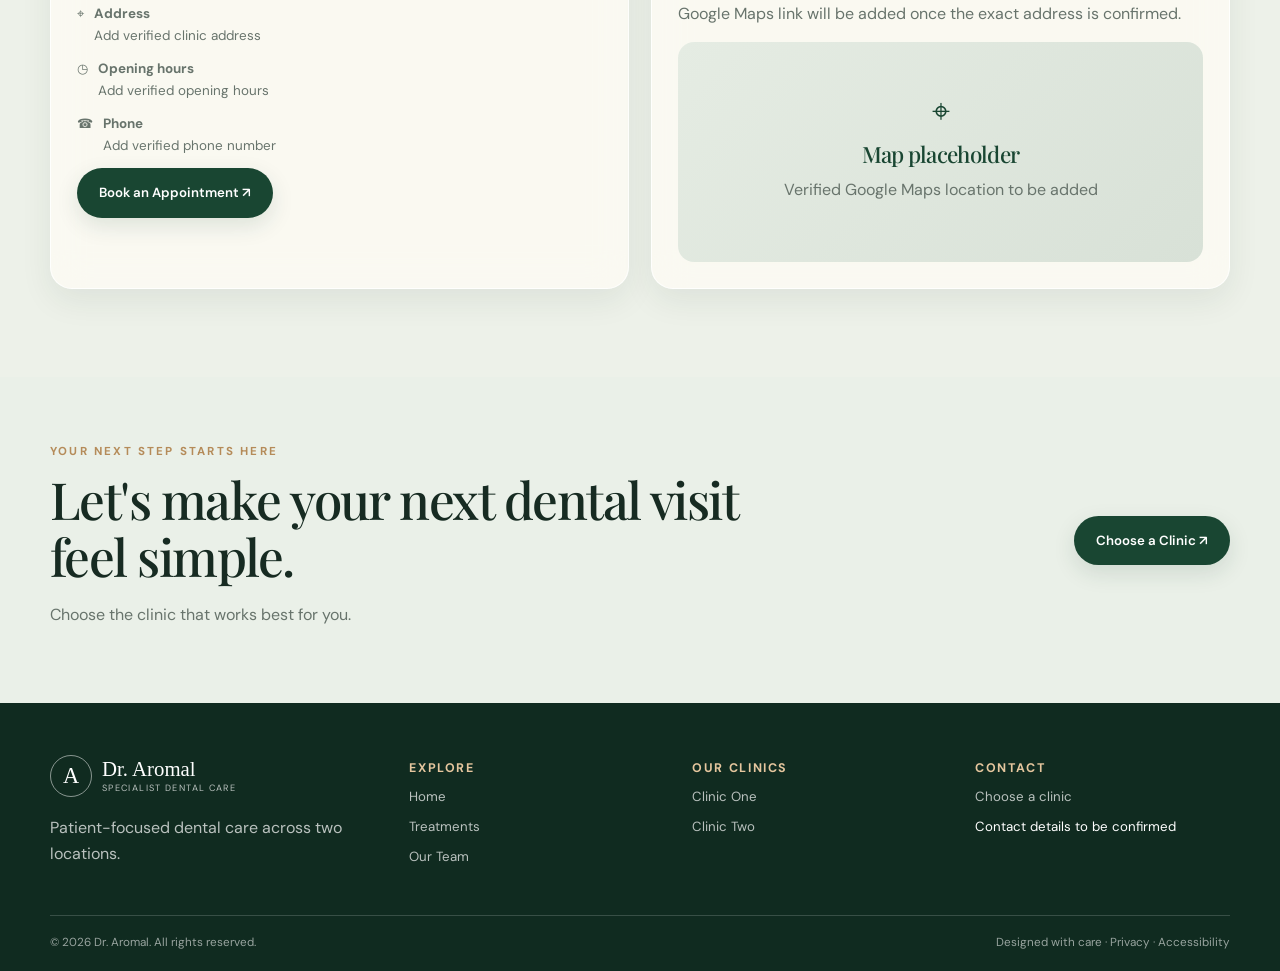
==== commit 31f0b4cb: "Add files via upload" ====
--- a/clinic-one.html
+++ b/clinic-one.html
@@ -1 +1 @@
-<!doctype html><html lang="en"><head><meta charset="utf-8"><meta name="viewport" content="width=device-width,initial-scale=1"><meta name="description" content="Premium dental care with Dr. Aromal across two clinic locations."><title>Clinic One | Dr. Aromal</title><link rel="icon" href="assets/icons/favicon.svg" type="image/svg+xml"><link rel="stylesheet" href="css/style.css"><link rel="stylesheet" href="css/animations.css"></head><body><div class="topbar">Thoughtful dental care across two convenient locations</div><header class="header"><div class="container nav"><a class="brand" href="index.html"><span class="brand-mark">A</span><span><span class="brand-name">Dr. Aromal</span><span class="brand-sub">Specialist Dental Care</span></span></a><nav class="nav-links"><a class="" href="index.html">Home</a><a class="" href="treatments.html">Treatments</a><a class="" href="team.html">Our Team</a><a class="active" href="#clinics">Our Clinics</a><a class="" href="#contact">Contact</a></nav><div class="nav-actions"><button class="btn btn-primary btn-small" data-book>Book Appointment ↗</button><button class="menu-toggle" aria-label="Toggle navigation" aria-expanded="false">☰</button></div></div></header><main><section class="clinic-hero"><div class="media-placeholder"><div class="media-art" role="img" aria-label="Illustrative dental care artwork; not an authentic clinic photograph"><span class="art-orbit"></span><span class="art-tooth">✧</span><small>Illustrative visual</small></div></div><div class="clinic-hero-content"><div class="container"><div class="breadcrumb" style="color:#ffffffb5"><a href="index.html">Home</a> / Our Clinics / Clinic One</div><span class="eyebrow">A convenient place for your care</span><h1>Clinic One</h1><p>Thoughtful dental care in a welcoming setting. Find clinic information, meet the team and enquire about an appointment.</p><button class="btn btn-light" data-book>Book at this clinic ↗</button></div></div></section><section class="section"><div class="container split"><div><span class="eyebrow">Welcome to Clinic One</span><h2>Care that feels considered, from the moment you arrive.</h2><p>This clinic’s introduction, facilities and patient experience will be personalised once approved photos and details are provided.</p><p>Explore clinicians and treatments available at this location, then contact the team to discuss your visit.</p><a class="btn btn-outline" href="team.html">Meet the team ↗</a></div><div class="image-panel"><div class="media-art" role="img" aria-label="Illustrative dental care artwork; not an authentic clinic photograph"><span class="art-orbit"></span><span class="art-tooth">✧</span><small>Illustrative visual</small></div></div></div></section><section class="section" style="background:#f0f2ec"><div class="container"><div class="section-head"><span class="eyebrow">Your care team</span><h2>Meet the clinicians here.</h2><p>Doctor profiles and clinic availability will be confirmed by the practice.</p></div><div class="doctor-belt" data-doctor-belt tabindex="0" aria-label="Doctor profiles carousel"><div class="doctor-track"><article class="doctor-card reveal"><div class="doctor-photo"><div class="media-art" role="img" aria-label="Illustrative dental care artwork; not an authentic clinic photograph"><span class="art-orbit"></span><span class="art-tooth">✧</span><small>Illustrative visual</small></div></div><div class="card-body"><span class="doctor-role">Lead clinician</span><h3>Dr. Aromal</h3><p>Credentials to confirm</p><a class="card-link" href="#contact">Enquire about availability ↗</a></div></article><article class="doctor-card reveal"><div class="doctor-photo"><div class="media-art" role="img" aria-label="Illustrative dental care artwork; not an authentic clinic photograph"><span class="art-orbit"></span><span class="art-tooth">✧</span><small>Illustrative visual</small></div></div><div class="card-body"><span class="doctor-role">Specialist</span><h3>Doctor Profile 02</h3><p>Qualification to confirm</p><a class="card-link" href="#contact">Enquire about availability ↗</a></div></article><article class="doctor-card reveal"><div class="doctor-photo"><div class="media-art" role="img" aria-label="Illustrative dental care artwork; not an authentic clinic photograph"><span class="art-orbit"></span><span class="art-tooth">✧</span><small>Illustrative visual</small></div></div><div class="card-body"><span class="doctor-role">Specialist</span><h3>Doctor Profile 03</h3><p>Qualification to confirm</p><a class="card-link" href="#contact">Enquire about availability ↗</a></div></article><article class="doctor-card reveal"><div class="doctor-photo"><div class="media-art" role="img" aria-label="Illustrative dental care artwork; not an authentic clinic photograph"><span class="art-orbit"></span><span class="art-tooth">✧</span><small>Illustrative visual</small></div></div><div class="card-body"><span class="doctor-role">Specialist</span><h3>Doctor Profile 04</h3><p>Qualification to confirm</p><a class="card-link" href="#contact">Enquire about availability ↗</a></div></article></div></div><p style="text-align:center;margin-top:24px"><a class="btn btn-outline" href="team.html">View Full Team ↗</a></p></div></section><section class="section"><div class="container"><div class="section-head"><span class="eyebrow">Treatments at this location</span><h2>Explore available care.</h2><p>Final service listings will reflect the treatments confirmed for this clinic.</p></div><div class="treatment-grid"><article class="treatment-card reveal"><div class="card-media"><div class="media-art" role="img" aria-label="Illustrative dental care artwork; not an authentic clinic photograph"><span class="art-orbit"></span><span class="art-tooth">✧</span><small>Illustrative visual</small></div></div><div class="card-body"><h3>General Dentistry</h3><p>Preventive care, examinations and personalised oral health guidance.</p><a class="card-link" href="#contact">Enquire about this ↗</a></div></article><article class="treatment-card reveal"><div class="card-media"><div class="media-art" role="img" aria-label="Illustrative dental care artwork; not an authentic clinic photograph"><span class="art-orbit"></span><span class="art-tooth">✧</span><small>Illustrative visual</small></div></div><div class="card-body"><h3>Orthodontics</h3><p>Explore options for improving tooth alignment and your smile.</p><a class="card-link" href="#contact">Enquire about this ↗</a></div></article><article class="treatment-card reveal"><div class="card-media"><div class="media-art" role="img" aria-label="Illustrative dental care artwork; not an authentic clinic photograph"><span class="art-orbit"></span><span class="art-tooth">✧</span><small>Illustrative visual</small></div></div><div class="card-body"><h3>Root Canal Treatment</h3><p>Information and consultation for teeth affected by internal damage.</p><a class="card-link" href="#contact">Enquire about this ↗</a></div></article></div><p style="text-align:center;margin-top:24px"><a class="btn btn-outline" href="treatments.html">View All Treatments ↗</a></p></div></section><section class="section" style="background:#edf1e9"><div class="container"><div class="section-head"><span class="eyebrow">Plan your visit</span><h2>Clinic information</h2><p>Replace these fields with verified location information.</p></div><div class="clinic-details"><div class="detail-card"><h3>Contact & opening hours</h3><div class="meta-line">⌖ <span><strong>Address</strong><br>Add verified clinic address</span></div><div class="meta-line">◷ <span><strong>Opening hours</strong><br>Add verified opening hours</span></div><div class="meta-line">☎ <span><strong>Phone</strong><br>Add verified phone number</span></div><button class="btn btn-primary" data-book>Book an Appointment ↗</button></div><div class="detail-card"><h3>Find us</h3><p>Google Maps link will be added once the exact address is confirmed.</p><div class="map-placeholder"><div><span style="font-size:2rem">⌖</span><h3>Map placeholder</h3><p>Verified Google Maps location to be added</p></div></div></div></div></div></section></main><section class="cta-band" id="contact"><div class="container cta-inner"><div><span class="eyebrow">Your next step starts here</span><h2>Let's make your next dental visit feel simple.</h2><p>Choose the clinic that works best for you.</p></div><button class="btn btn-primary" data-book>Choose a Clinic ↗</button></div></section><footer class="footer"><div class="container"><div class="footer-grid"><div><a class="brand" href="index.html"><span class="brand-mark">A</span><span><span class="brand-name" style="color:white">Dr. Aromal</span><span class="brand-sub">Specialist Dental Care</span></span></a><p style="margin-top:18px">Patient-focused dental care across two locations.</p></div><div><h3>Explore</h3><div class="footer-links"><a href="index.html">Home</a><a href="treatments.html">Treatments</a><a href="team.html">Our Team</a></div></div><div><h3>Our Clinics</h3><div class="footer-links"><a href="clinic-one.html">Clinic One</a><a href="clinic-two.html">Clinic Two</a></div></div><div><h3>Contact</h3><div class="footer-links"><a href="#contact" data-book>Choose a clinic</a><span>Contact details to be confirmed</span></div></div></div><div class="footer-bottom"><span>© <span data-year></span> Dr. Aromal. All rights reserved.</span><span>Designed with care · Privacy · Accessibility</span></div></div></footer><button class="btn btn-primary floating-book" data-book>Book an Appointment ↗</button><div class="modal-backdrop" aria-hidden="true"><div class="booking-modal" role="dialog" aria-modal="true" aria-labelledby="booking-title"><button class="modal-close" aria-label="Close">×</button><span class="eyebrow">Appointment enquiry</span><h2 id="booking-title">Where would you like to visit?</h2><p>Select your preferred clinic so your enquiry goes to the right place.</p><div class="booking-options"><button class="booking-option" data-clinic-choice="one"><strong>Clinic One ↗</strong><span>Contact options</span></button><button class="booking-option" data-clinic-choice="two"><strong>Clinic Two ↗</strong><span>Contact options</span></button></div><div class="booking-result"><p style="width:100%">Selected: <strong id="selected-clinic-label">Clinic</strong></p><button class="btn btn-primary" data-book-whatsapp>Continue on WhatsApp</button><button class="btn btn-outline" data-book-call>Call clinic</button></div><p class="empty-note">Appointments are confirmed directly with the clinic.</p></div></div><script src="js/config.js"></script><script src="js/main.js"></script><script>document.querySelectorAll("[data-year]").forEach(e=>e.textContent=new Date().getFullYear())</script></body></html>+<!doctype html><html lang="en"><head><meta charset="utf-8"><meta name="viewport" content="width=device-width,initial-scale=1"><meta name="description" content="Premium dental care with Dr. Aromal across two clinic locations."><title>Clinic One | Dr. Aromal</title><link rel="icon" href="assets/icons/favicon.svg" type="image/svg+xml"><link rel="stylesheet" href="css/style.css"><link rel="stylesheet" href="css/animations.css"></head><body><div class="topbar">Thoughtful dental care across two convenient locations</div><header class="header"><div class="container nav"><a class="brand" href="index.html"><span class="brand-mark">A</span><span><span class="brand-name">Dr. Aromal</span><span class="brand-sub">Specialist Dental Care</span></span></a><nav class="nav-links"><a class="" href="index.html">Home</a><a class="" href="treatments.html">Treatments</a><a class="" href="team.html">Our Team</a><a class="active" href="#clinics">Our Clinics</a><a class="" href="#contact">Contact</a></nav><div class="nav-actions"><button class="btn btn-primary btn-small" data-book>Book Appointment ↗</button><button class="menu-toggle" aria-label="Toggle navigation" aria-expanded="false">☰</button></div></div></header><main><section class="clinic-hero"><img class="asset-photo" src="assets/images/clinic-reception.jpg" alt="Illustrative clinic reception" loading="lazy" decoding="async" width="900" height="600"></div><div class="clinic-hero-content"><div class="container"><div class="breadcrumb" style="color:#ffffffb5"><a href="index.html">Home</a> / Our Clinics / Clinic One</div><span class="eyebrow">A convenient place for your care</span><h1>Clinic One</h1><p>Thoughtful dental care in a welcoming setting. Find clinic information, meet the team and enquire about an appointment.</p><button class="btn btn-light" data-book>Book at this clinic ↗</button></div></div></section><section class="section"><div class="container split"><div><span class="eyebrow">Welcome to Clinic One</span><h2>Care that feels considered, from the moment you arrive.</h2><p>This clinic’s introduction, facilities and patient experience will be personalised once approved photos and details are provided.</p><p>Explore clinicians and treatments available at this location, then contact the team to discuss your visit.</p><a class="btn btn-outline" href="team.html">Meet the team ↗</a></div><div class="image-panel"><img class="asset-photo" src="assets/images/clinic-reception.jpg" alt="Illustrative clinic reception" loading="lazy" decoding="async" width="900" height="600"></div></div></section><section class="section" style="background:#f0f2ec"><div class="container"><div class="section-head"><span class="eyebrow">Your care team</span><h2>Meet the clinicians here.</h2><p>Doctor profiles and clinic availability will be confirmed by the practice.</p></div><div class="doctor-belt" data-doctor-belt tabindex="0" aria-label="Doctor profiles carousel"><div class="doctor-track"><article class="doctor-card reveal"><div class="doctor-photo"><img class="asset-photo" src="assets/images/illustrative-dentist-patient.jpg" alt="Illustrative dental professional providing patient care" loading="lazy" decoding="async" width="900" height="600"></div><div class="card-body"><span class="doctor-role">Lead clinician</span><h3>Dr. Aromal</h3><p>Credentials to confirm</p><a class="card-link" href="#contact">Enquire about availability ↗</a></div></article><article class="doctor-card reveal"><div class="doctor-photo"><img class="asset-photo" src="assets/images/illustrative-consultation.jpg" alt="Illustrative dental consultation" loading="lazy" decoding="async" width="900" height="600"></div><div class="card-body"><span class="doctor-role">Specialist</span><h3>Doctor Profile 02</h3><p>Qualification to confirm</p><a class="card-link" href="#contact">Enquire about availability ↗</a></div></article><article class="doctor-card reveal"><div class="doctor-photo"><img class="asset-photo" src="assets/images/illustrative-consultation.jpg" alt="Illustrative dental consultation" loading="lazy" decoding="async" width="900" height="600"></div><div class="card-body"><span class="doctor-role">Specialist</span><h3>Doctor Profile 03</h3><p>Qualification to confirm</p><a class="card-link" href="#contact">Enquire about availability ↗</a></div></article><article class="doctor-card reveal"><div class="doctor-photo"><img class="asset-photo" src="assets/images/illustrative-dentist-patient.jpg" alt="Illustrative dental professional providing patient care" loading="lazy" decoding="async" width="900" height="600"></div><div class="card-body"><span class="doctor-role">Specialist</span><h3>Doctor Profile 04</h3><p>Qualification to confirm</p><a class="card-link" href="#contact">Enquire about availability ↗</a></div></article></div></div><p style="text-align:center;margin-top:24px"><a class="btn btn-outline" href="team.html">View Full Team ↗</a></p></div></section><section class="section"><div class="container"><div class="section-head"><span class="eyebrow">Treatments at this location</span><h2>Explore available care.</h2><p>Final service listings will reflect the treatments confirmed for this clinic.</p></div><div class="treatment-grid"><article class="treatment-card reveal"><div class="card-media"><img class="asset-photo" src="assets/images/general-dentistry-exam.jpg" alt="Illustrative general dentistry image" loading="lazy" decoding="async" width="900" height="600"></div><div class="card-body"><h3>General Dentistry</h3><p>Preventive care, examinations and personalised oral health guidance.</p><a class="card-link" href="#contact">Enquire about this ↗</a></div></article><article class="treatment-card reveal"><div class="card-media"><img class="asset-photo" src="assets/images/orthodontics-aligner.jpg" alt="Illustrative orthodontics image" loading="lazy" decoding="async" width="900" height="600"></div><div class="card-body"><h3>Orthodontics</h3><p>Explore options for improving tooth alignment and your smile.</p><a class="card-link" href="#contact">Enquire about this ↗</a></div></article><article class="treatment-card reveal"><div class="card-media"><img class="asset-photo" src="assets/images/root-canal-model.jpg" alt="Illustrative root canal treatment image" loading="lazy" decoding="async" width="900" height="600"></div><div class="card-body"><h3>Root Canal Treatment</h3><p>Information and consultation for teeth affected by internal damage.</p><a class="card-link" href="#contact">Enquire about this ↗</a></div></article></div><p style="text-align:center;margin-top:24px"><a class="btn btn-outline" href="treatments.html">View All Treatments ↗</a></p></div></section><section class="section" style="background:#edf1e9"><div class="container"><div class="section-head"><span class="eyebrow">Plan your visit</span><h2>Clinic information</h2><p>Replace these fields with verified location information.</p></div><div class="clinic-details"><div class="detail-card"><h3>Contact & opening hours</h3><div class="meta-line">⌖ <span><strong>Address</strong><br>Add verified clinic address</span></div><div class="meta-line">◷ <span><strong>Opening hours</strong><br>Add verified opening hours</span></div><div class="meta-line">☎ <span><strong>Phone</strong><br>Add verified phone number</span></div><button class="btn btn-primary" data-book>Book an Appointment ↗</button></div><div class="detail-card"><h3>Find us</h3><p>Google Maps link will be added once the exact address is confirmed.</p><div class="map-placeholder"><div><span style="font-size:2rem">⌖</span><h3>Map placeholder</h3><p>Verified Google Maps location to be added</p></div></div></div></div></div></section></main><section class="cta-band" id="contact"><div class="container cta-inner"><div><span class="eyebrow">Your next step starts here</span><h2>Let's make your next dental visit feel simple.</h2><p>Choose the clinic that works best for you.</p></div><button class="btn btn-primary" data-book>Choose a Clinic ↗</button></div></section><footer class="footer"><div class="container"><div class="footer-grid"><div><a class="brand" href="index.html"><span class="brand-mark">A</span><span><span class="brand-name" style="color:white">Dr. Aromal</span><span class="brand-sub">Specialist Dental Care</span></span></a><p style="margin-top:18px">Patient-focused dental care across two locations.</p></div><div><h3>Explore</h3><div class="footer-links"><a href="index.html">Home</a><a href="treatments.html">Treatments</a><a href="team.html">Our Team</a></div></div><div><h3>Our Clinics</h3><div class="footer-links"><a href="clinic-one.html">Clinic One</a><a href="clinic-two.html">Clinic Two</a></div></div><div><h3>Contact</h3><div class="footer-links"><a href="#contact" data-book>Choose a clinic</a><span>Contact details to be confirmed</span></div></div></div><div class="footer-bottom"><span>© <span data-year></span> Dr. Aromal. All rights reserved.</span><span>Designed with care · Privacy · Accessibility</span></div></div></footer><button class="btn btn-primary floating-book" data-book>Book an Appointment ↗</button><div class="modal-backdrop" aria-hidden="true"><div class="booking-modal" role="dialog" aria-modal="true" aria-labelledby="booking-title"><button class="modal-close" aria-label="Close">×</button><span class="eyebrow">Appointment enquiry</span><h2 id="booking-title">Where would you like to visit?</h2><p>Select your preferred clinic so your enquiry goes to the right place.</p><div class="booking-options"><button class="booking-option" data-clinic-choice="one"><strong>Clinic One ↗</strong><span>Contact options</span></button><button class="booking-option" data-clinic-choice="two"><strong>Clinic Two ↗</strong><span>Contact options</span></button></div><div class="booking-result"><p style="width:100%">Selected: <strong id="selected-clinic-label">Clinic</strong></p><button class="btn btn-primary" data-book-whatsapp>Continue on WhatsApp</button><button class="btn btn-outline" data-book-call>Call clinic</button></div><p class="empty-note">Appointments are confirmed directly with the clinic.</p></div></div><script src="js/config.js"></script><script src="js/main.js"></script><script>document.querySelectorAll("[data-year]").forEach(e=>e.textContent=new Date().getFullYear())</script></body></html>
--- a/css/style.css
+++ b/css/style.css
@@ -208,12 +208,22 @@
 @media(max-width:760px){.hero.hero-video-background{min-height:calc(82svh - 68px);padding:76px 0 88px}.hero.hero-video-background .hero-grid{width:calc(100% - 32px)}.hero.hero-video-background .hero-copy h1{font-size:clamp(3rem,12vw,4.7rem)}.hero.hero-video-background .hero-video{object-position:54% center;opacity:.65}.hero.hero-video-background .hero-video-overlay{background:linear-gradient(90deg,rgba(8,25,17,.76),rgba(8,25,17,.42)),linear-gradient(0deg,rgba(8,25,17,.42),transparent)}.care-film-break{min-height:540px}.care-film-video{object-position:54% center}.care-film-shade{background:linear-gradient(90deg,rgba(8,25,17,.72),rgba(8,25,17,.28)),linear-gradient(0deg,rgba(8,25,17,.4),transparent)}}
 @media(prefers-reduced-motion:reduce){.hero.hero-video-background .hero-video,.care-film-video{display:none}.hero.hero-video-background .hero-video-fallback{display:block!important}}
 
-
-/* ── Premium boutique redesign layer ── */
-:root{--forest:#174C3A;--alabaster:#F6F2E9;--ivory:#FFFCF6;--botanical:#A5B3A0;--stone:#D8CBB9;--ink:#242823;--serif:'Cormorant Garamond','Playfair Display',Georgia,serif;--sans:'DM Sans',Inter,system-ui,-apple-system,sans-serif;--space-section:clamp(4.5rem,8vw,8rem);--radius-card:22px;--shadow-soft:0 18px 50px rgba(36,40,35,.08);--ease-premium:cubic-bezier(.22,1,.36,1)}
-html{scroll-behavior:smooth;scroll-padding-top:100px}body{font-family:var(--sans);color:var(--ink);background:var(--ivory);line-height:1.7;letter-spacing:-.01em}h1,h2,h3,.brand-name{font-family:var(--serif);font-weight:500;letter-spacing:-.035em;line-height:1.04}h1{font-size:clamp(3.3rem,7vw,6.9rem)}h2{font-size:clamp(2.4rem,4.7vw,4.5rem)}h3{font-size:clamp(1.55rem,2vw,2rem)}p{max-width:65ch;color:#62685f}.container{width:min(1240px,calc(100% - 48px))}.topbar{background:var(--forest);color:#f8f4eb;letter-spacing:.09em;text-transform:uppercase;font-size:.68rem;padding:9px 20px}.header{background:rgba(255,252,246,.93);backdrop-filter:blur(16px);border-bottom:1px solid rgba(23,76,58,.1)}.header.is-scrolled{box-shadow:0 8px 30px #2428230b}.brand-mark{background:var(--forest);color:var(--alabaster);border-radius:50%;font-family:var(--serif);font-size:1.8rem;width:48px;height:48px}.brand-name{font-size:1.5rem}.brand-sub{font-size:.65rem;letter-spacing:.15em;text-transform:uppercase}.nav-links a{font-size:.86rem;color:#535a52}.nav-links a.active,.nav-links a:hover{color:var(--forest)}.nav-links a.active:after{background:var(--forest)}.btn{border-radius:999px;padding:14px 23px;font-size:.86rem;font-weight:600;transition:transform .35s var(--ease-premium),background .25s,border-color .25s,box-shadow .25s}.btn:hover{transform:translateY(-2px);box-shadow:0 10px 25px #174c3a20}.btn-primary{background:var(--forest);border-color:var(--forest);color:white}.btn-outline{border-color:#b8c2b5;color:var(--forest);background:transparent}.section{padding:var(--space-section) 0}.hero{padding:clamp(3.5rem,7vw,7rem) 0 5rem;background:var(--alabaster);overflow:hidden;position:relative}.hero-grid{grid-template-columns:minmax(0,.92fr) minmax(0,1.08fr);gap:clamp(2rem,6vw,6rem);align-items:center}.hero-copy{position:relative;z-index:2}.eyebrow{font-size:.7rem;letter-spacing:.16em;text-transform:uppercase;color:var(--forest);font-weight:700}.hero h1{margin:.8rem 0 1.3rem;max-width:720px}.hero h1 em,h2 em{font-weight:400;color:var(--forest)}.hero-copy>p{font-size:clamp(1rem,1.3vw,1.18rem);max-width:470px}.hero-actions{gap:12px;margin-top:2rem}.hero-media{position:relative;min-height:560px;aspect-ratio:1/1.08;border-radius:220px 220px 22px 22px;overflow:hidden;background:linear-gradient(135deg,#e8e9de,#c7d5c8);box-shadow:var(--shadow-soft)}.hero-illustration{display:block;width:100%;height:100%;position:absolute;inset:0;object-fit:cover}.visual-note{position:absolute;bottom:18px;left:18px;background:#fffcf6e8;padding:8px 12px;border-radius:999px;font-size:.68rem;color:#485248}.trust-strip{background:var(--ivory);border-block:1px solid #e7e1d7;padding:23px 0}.trust-grid{gap:16px}.trust-item{font-size:.85rem;color:#4f5c50}.trust-icon{color:var(--forest)}.section-head{max-width:740px;margin:0 auto 3.4rem;text-align:center}.section-head h2{margin:.65rem 0 1rem}.section-head p{margin:auto}.split{gap:clamp(2.5rem,7vw,7rem);align-items:center}.media-art{height:100%;min-height:280px;position:relative;overflow:hidden;display:grid;place-items:center;background:radial-gradient(circle at 65% 28%,#fffdf6 0 12%,transparent 12.5%),linear-gradient(135deg,#dce4d8,#f2e9dc);border-radius:var(--radius-card)}.split .media-art{min-height:490px;border-radius:200px 200px 22px 22px}.art-orbit{position:absolute;width:72%;aspect-ratio:1;border:1px solid #174c3a3a;border-radius:50%;box-shadow:0 0 0 30px #ffffff2e,0 0 0 70px #ffffff20}.art-tooth{font-size:clamp(6rem,12vw,11rem);font-family:var(--serif);color:var(--forest);text-shadow:0 15px 35px #174c3a17}.media-art small{position:absolute;bottom:20px;left:20px;background:#fffcf6e8;padding:6px 10px;border-radius:999px;font-size:.68rem}.treatment-grid{display:grid;grid-template-columns:repeat(3,minmax(0,1fr));gap:22px}.treatment-card,.clinic-card{border:1px solid #e6e1d7;border-radius:var(--radius-card);overflow:hidden;background:var(--ivory);box-shadow:none;transition:transform .4s var(--ease-premium),box-shadow .4s,border-color .3s}.treatment-card:hover,.clinic-card:hover{transform:translateY(-6px);box-shadow:var(--shadow-soft);border-color:#c4d0c2}.card-media{height:auto;aspect-ratio:1.28;background:var(--alabaster)}.card-media .media-art{border-radius:0;min-height:0}.card-body{padding:25px 25px 28px}.card-body h3{margin:0 0 .65rem}.card-body p{font-size:.91rem}.card-link{color:var(--forest);font-size:.84rem;font-weight:700;text-decoration:none}.editorial-break{background:var(--forest);color:var(--ivory);padding:clamp(4rem,9vw,8rem) 0;position:relative;overflow:hidden}.editorial-break:after{content:'✧';position:absolute;right:6%;top:-100px;font-size:30rem;line-height:1;color:#ffffff08;font-family:var(--serif)}.editorial-break-inner{position:relative;z-index:1}.editorial-break .eyebrow,.editorial-break h2 em{color:#dce5d8}.editorial-break h2{max-width:850px;margin:1rem 0}.editorial-break p{color:#e3e9e0}.comparison-honesty{display:grid;grid-template-columns:1fr .8fr;gap:5rem;align-items:center}.comparison-honesty h2{margin:.7rem 0 1rem}.comparison-art{position:relative;border-radius:180px 180px 22px 22px;overflow:hidden;background:var(--alabaster);aspect-ratio:4/5}.comparison-art img{width:100%;height:100%;object-fit:cover}.comparison-art span{position:absolute;bottom:14px;left:14px;background:#fffcf6e8;padding:7px 12px;border-radius:99px;font-size:.7rem}.reviews-track-window{overflow-x:auto;scroll-snap-type:x mandatory;scrollbar-width:none}.reviews-track-window::-webkit-scrollbar{display:none}.reviews-track{animation:none!important;transform:none!important;width:max-content;display:flex;gap:18px}.review-card{flex:0 0 min(80vw,360px);border:1px solid #e4dfd5;border-radius:20px;background:#fff;padding:26px;scroll-snap-align:center}.review-stars{color:var(--forest)}.review-text{color:#565e54}.review-author{font-weight:700}.review-author span{color:#7c8279}.why-section{background:var(--alabaster)}.why-grid{gap:16px}.why-card{border:1px solid #e0e3d9;background:#fffcf6;border-radius:18px;padding:28px}.why-card h3{margin:.7rem 0}.clinic-grid{gap:22px}.clinic-card .card-media{height:auto}.meta-line{color:#72796f;font-size:.84rem;margin:1rem 0}.cta-band{background:#e4e9df;padding:clamp(3rem,6vw,5rem) 0}.cta-inner h2{font-size:clamp(2rem,4vw,3.5rem);max-width:760px}.footer{background:#17392d;color:#f6f2e9;padding:4rem 0 1.5rem}.footer p,.footer a,.footer span{color:#d5dfd4}.footer h3{color:white;font-size:1.4rem}.footer-bottom{border-color:#ffffff25}.modal-backdrop{backdrop-filter:blur(6px);background:#10251dcc}.booking-modal{border-radius:24px;max-height:min(88dvh,740px);overflow:auto}.booking-option{border-radius:16px;border-color:#d9e1d6}.booking-option:focus-visible,.btn:focus-visible,a:focus-visible,button:focus-visible{outline:3px solid #a5b3a0;outline-offset:3px}.empty-note{font-size:.78rem;color:#70776e}.reveal{transition:opacity .7s var(--ease-premium),transform .7s var(--ease-premium)}.reveal:not(.visible){transform:translateY(18px)}
-/* Treatment/team/clinic page visual consistency */
-.page-hero,.treatments-hero,.team-hero,.clinic-hero{background:var(--alabaster)}.page-hero h1,.treatments-hero h1,.team-hero h1,.clinic-hero h1{max-width:900px}.treatment-list,.team-grid{gap:22px}.team-card,.doctor-card{border-radius:22px;overflow:hidden;border:1px solid #e6e1d7;background:var(--ivory)}.team-card .media-art,.doctor-card .media-art{aspect-ratio:4/4.5;min-height:0;border-radius:0}.team-card h3,.doctor-card h3{margin-top:1rem}.page-hero,.treatments-hero,.team-hero,.clinic-hero{padding:clamp(4rem,8vw,7rem) 0}.clinic-detail-grid{gap:24px}.clinic-detail-card{background:var(--alabaster);border-radius:20px;padding:28px}
-@media(max-width:900px){.hero-grid{grid-template-columns:1fr;gap:2.2rem}.hero-copy{max-width:780px}.hero-media{min-height:0;aspect-ratio:1.15}.treatment-grid{grid-template-columns:repeat(2,minmax(0,1fr))}.split .media-art{min-height:360px}.comparison-honesty{gap:2.5rem}.nav-links{background:var(--ivory)}}
-@media(max-width:600px){.container{width:min(100% - 32px,1240px)}.topbar{font-size:.58rem}.brand-mark{width:42px;height:42px}.hero{padding:3.5rem 0 3rem}.hero h1{font-size:clamp(3rem,14vw,4.5rem)}.hero-media{aspect-ratio:.94;border-radius:160px 160px 18px 18px}.hero-actions{align-items:stretch;flex-wrap:wrap}.hero-actions .btn{flex:1 1 100%;justify-content:center}.trust-grid{grid-template-columns:repeat(2,minmax(0,1fr))}.trust-item{font-size:.76rem}.section{padding:4.5rem 0}.section-head{margin-bottom:2.3rem;text-align:left}.section-head p{margin:0}.treatment-grid,.clinic-grid{grid-template-columns:1fr}.card-media{aspect-ratio:1.35}.card-body{padding:22px}.split .media-art{min-height:300px}.comparison-honesty{grid-template-columns:1fr;gap:2rem}.comparison-art{max-height:420px;aspect-ratio:1/1}.editorial-break{padding:4.5rem 0}.why-grid{grid-template-columns:1fr 1fr}.why-card{padding:20px}.footer-grid{grid-template-columns:1fr 1fr;gap:30px}.booking-modal{width:calc(100% - 24px);padding:26px 20px}.booking-options{grid-template-columns:1fr}.booking-result{gap:10px}.booking-result .btn{width:100%}}
-@media(prefers-reduced-motion:reduce){html{scroll-behavior:auto}*,*::before,*::after{animation-duration:.01ms!important;animation-iteration-count:1!important;transition-duration:.01ms!important;scroll-behavior:auto!important}.reveal:not(.visible){opacity:1;transform:none}}
+/* PREMIUM IMAGE + GLASS CARD FINISH */
+.asset-photo{display:block;width:100%;height:100%;min-height:inherit;object-fit:cover;object-position:center;}
+.card-media,.doctor-photo,.clinic-card .card-media,.image-panel{overflow:hidden;position:relative;}
+.card-media .asset-photo,.doctor-photo .asset-photo,.clinic-card .asset-photo{transition:transform 800ms cubic-bezier(.22,1,.36,1);}
+@media(hover:hover) and (pointer:fine){.treatment-card:hover .asset-photo,.doctor-card:hover .asset-photo,.clinic-card:hover .asset-photo{transform:scale(1.045)}}
+.treatment-card,.doctor-card,.clinic-card,.why-card,.detail-card,.review-card,.booking-modal,.booking-option{background:rgba(255,252,246,.72)!important;border:1px solid rgba(255,255,255,.78)!important;box-shadow:0 12px 32px rgba(27,52,39,.075),inset 0 1px 0 rgba(255,255,255,.8);backdrop-filter:blur(18px) saturate(125%);-webkit-backdrop-filter:blur(18px) saturate(125%);}
+.treatment-card,.doctor-card,.clinic-card,.why-card{border-radius:20px;overflow:hidden;}
+.card-body{background:linear-gradient(145deg,rgba(255,252,246,.88),rgba(246,242,233,.70));}
+.doctor-photo{height:250px;background:#e6e8df;}
+.doctor-photo .asset-photo{object-position:center 28%;}
+.hero-video-media{position:relative;overflow:hidden;border-radius:26px;min-height:480px;background:#1c382b;}
+.hero-video{position:absolute;inset:0;width:100%;height:100%;object-fit:cover;object-position:center;}
+.hero-video-overlay{position:absolute;inset:0;background:linear-gradient(90deg,rgba(10,31,22,.58),rgba(10,31,22,.05)),linear-gradient(0deg,rgba(10,31,22,.3),transparent 55%);pointer-events:none;}
+.hero-video-fallback{background:linear-gradient(135deg,rgba(23,76,58,.30),rgba(246,242,233,.18)),url('../assets/images/clinic-treatment-room.jpg') center/cover!important;}
+.care-film-break{position:relative;overflow:hidden;isolation:isolate;}
+.care-film-video{position:absolute;inset:0;width:100%;height:100%;object-fit:cover;z-index:-2;}
+.care-film-break:after{content:"";position:absolute;inset:0;background:linear-gradient(90deg,rgba(12,34,25,.82),rgba(12,34,25,.22));z-index:-1;}
+@media(max-width:760px){.hero-video-media{min-height:360px;border-radius:24px}.doctor-photo{height:220px}}
+@media(prefers-reduced-motion:reduce){.asset-photo{transition:none!important}.hero-video,.care-film-video{display:none!important}}
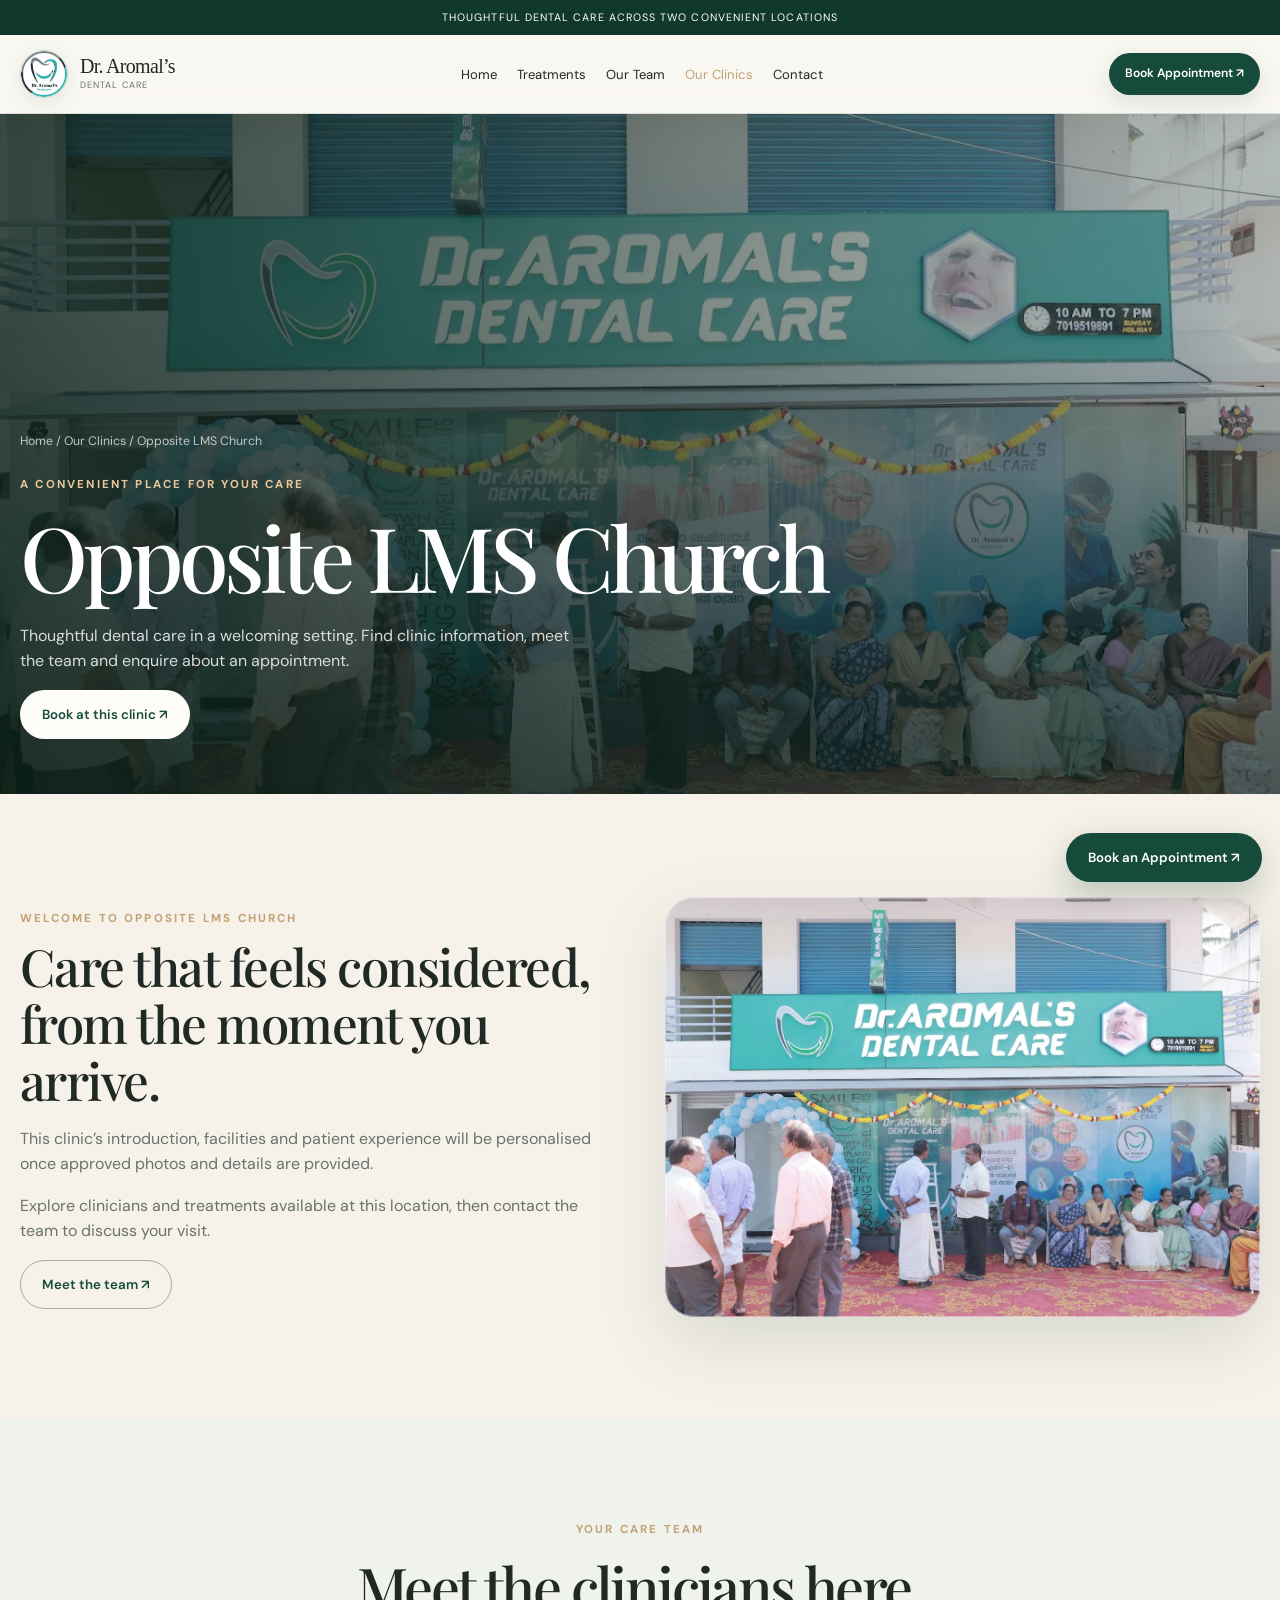
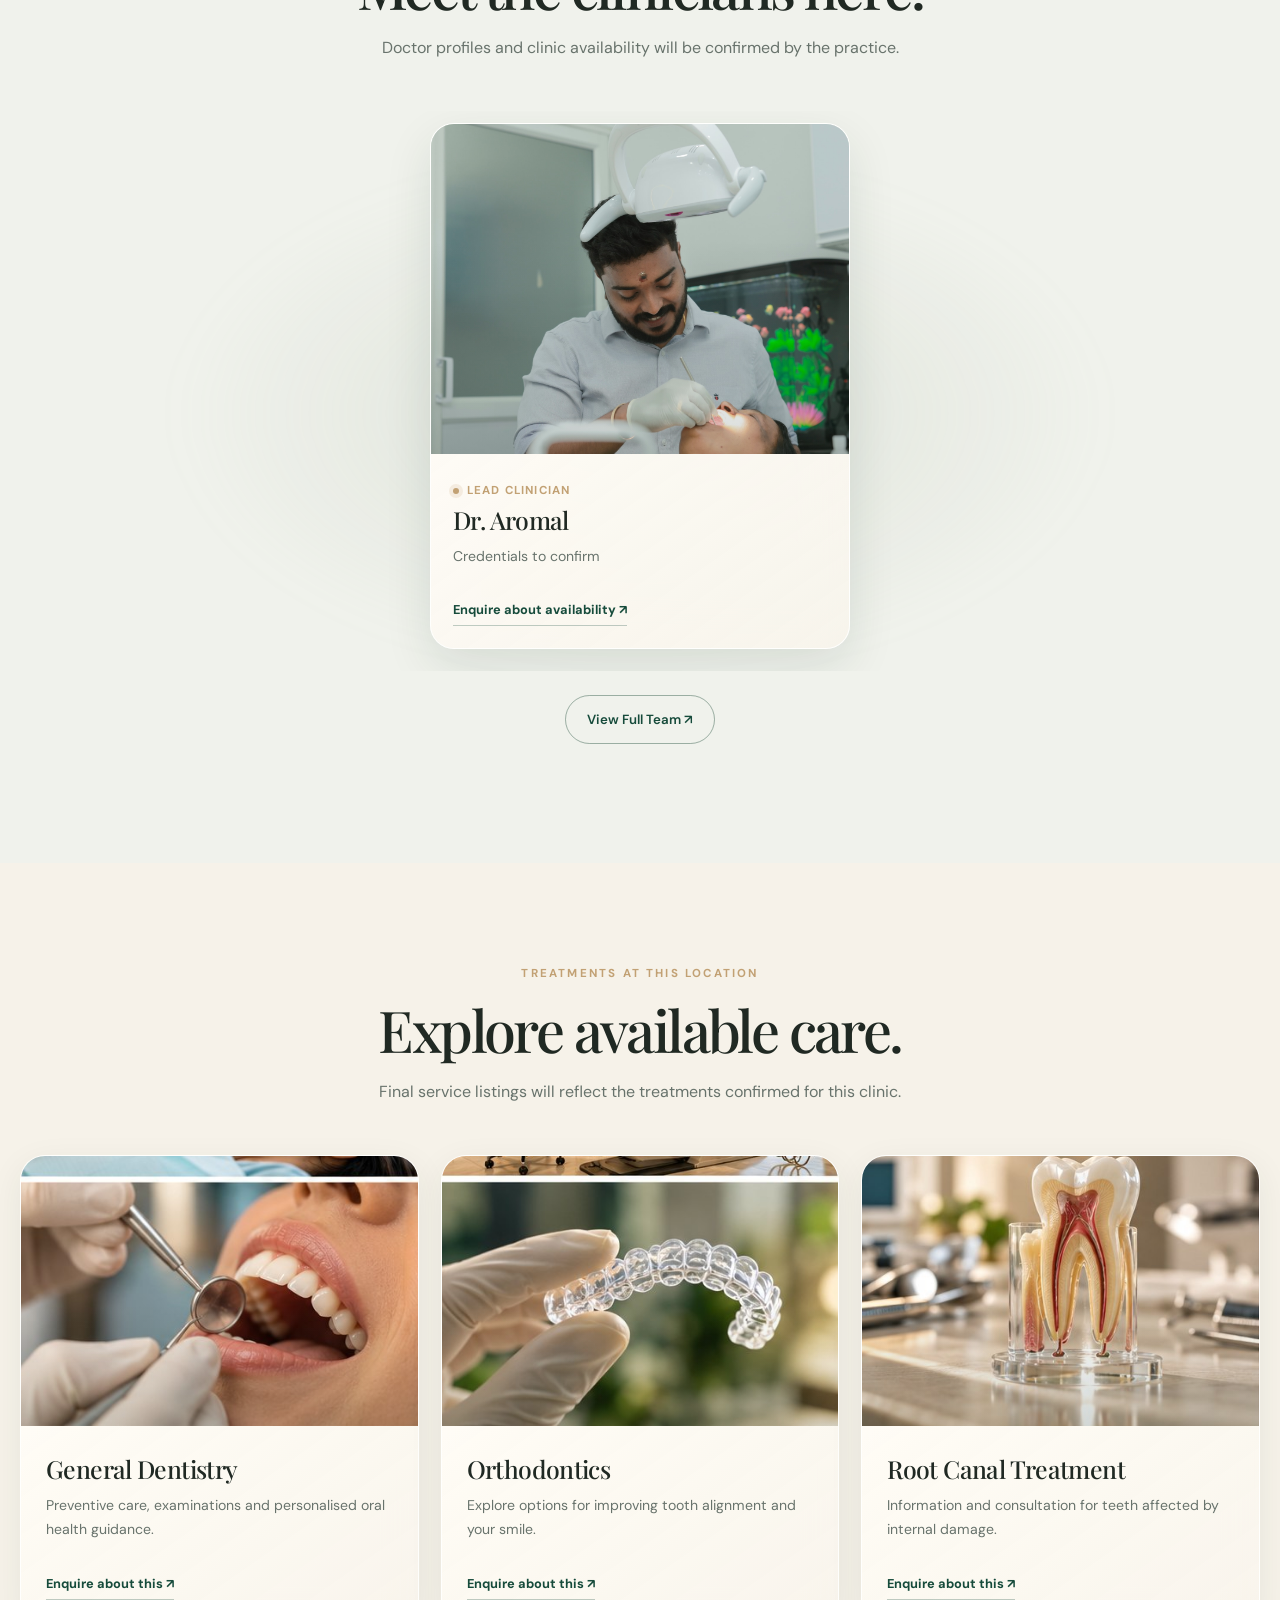
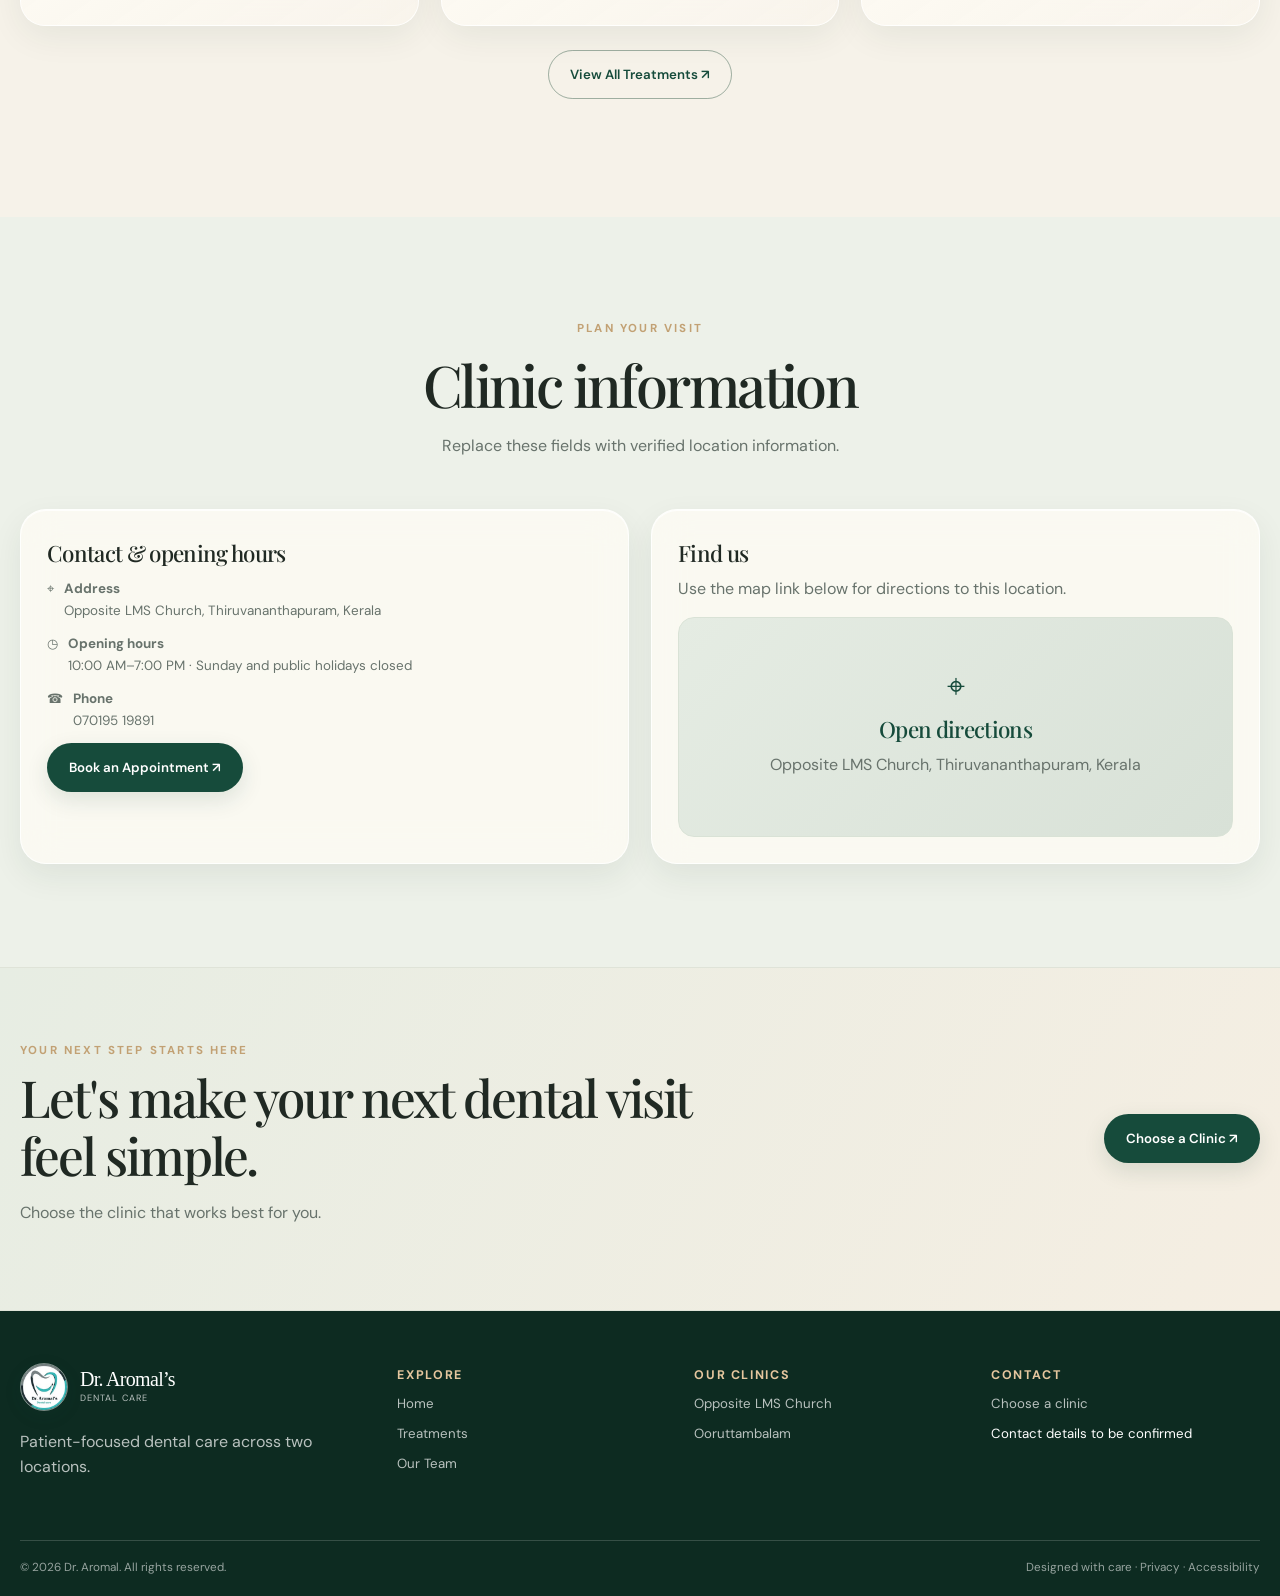
==== commit f06ebabb: "Add files via upload" ====
--- a/clinic-one.html
+++ b/clinic-one.html
@@ -1 +1 @@
-<!doctype html><html lang="en"><head><meta charset="utf-8"><meta name="viewport" content="width=device-width,initial-scale=1"><meta name="description" content="Premium dental care with Dr. Aromal across two clinic locations."><title>Clinic One | Dr. Aromal</title><link rel="icon" href="assets/icons/favicon.svg" type="image/svg+xml"><link rel="stylesheet" href="css/style.css"><link rel="stylesheet" href="css/animations.css"></head><body><div class="topbar">Thoughtful dental care across two convenient locations</div><header class="header"><div class="container nav"><a class="brand" href="index.html"><span class="brand-mark">A</span><span><span class="brand-name">Dr. Aromal</span><span class="brand-sub">Specialist Dental Care</span></span></a><nav class="nav-links"><a class="" href="index.html">Home</a><a class="" href="treatments.html">Treatments</a><a class="" href="team.html">Our Team</a><a class="active" href="#clinics">Our Clinics</a><a class="" href="#contact">Contact</a></nav><div class="nav-actions"><button class="btn btn-primary btn-small" data-book>Book Appointment ↗</button><button class="menu-toggle" aria-label="Toggle navigation" aria-expanded="false">☰</button></div></div></header><main><section class="clinic-hero"><img class="asset-photo" src="assets/images/clinic-reception.jpg" alt="Illustrative clinic reception" loading="lazy" decoding="async" width="900" height="600"></div><div class="clinic-hero-content"><div class="container"><div class="breadcrumb" style="color:#ffffffb5"><a href="index.html">Home</a> / Our Clinics / Clinic One</div><span class="eyebrow">A convenient place for your care</span><h1>Clinic One</h1><p>Thoughtful dental care in a welcoming setting. Find clinic information, meet the team and enquire about an appointment.</p><button class="btn btn-light" data-book>Book at this clinic ↗</button></div></div></section><section class="section"><div class="container split"><div><span class="eyebrow">Welcome to Clinic One</span><h2>Care that feels considered, from the moment you arrive.</h2><p>This clinic’s introduction, facilities and patient experience will be personalised once approved photos and details are provided.</p><p>Explore clinicians and treatments available at this location, then contact the team to discuss your visit.</p><a class="btn btn-outline" href="team.html">Meet the team ↗</a></div><div class="image-panel"><img class="asset-photo" src="assets/images/clinic-reception.jpg" alt="Illustrative clinic reception" loading="lazy" decoding="async" width="900" height="600"></div></div></section><section class="section" style="background:#f0f2ec"><div class="container"><div class="section-head"><span class="eyebrow">Your care team</span><h2>Meet the clinicians here.</h2><p>Doctor profiles and clinic availability will be confirmed by the practice.</p></div><div class="doctor-belt" data-doctor-belt tabindex="0" aria-label="Doctor profiles carousel"><div class="doctor-track"><article class="doctor-card reveal"><div class="doctor-photo"><img class="asset-photo" src="assets/images/illustrative-dentist-patient.jpg" alt="Illustrative dental professional providing patient care" loading="lazy" decoding="async" width="900" height="600"></div><div class="card-body"><span class="doctor-role">Lead clinician</span><h3>Dr. Aromal</h3><p>Credentials to confirm</p><a class="card-link" href="#contact">Enquire about availability ↗</a></div></article><article class="doctor-card reveal"><div class="doctor-photo"><img class="asset-photo" src="assets/images/illustrative-consultation.jpg" alt="Illustrative dental consultation" loading="lazy" decoding="async" width="900" height="600"></div><div class="card-body"><span class="doctor-role">Specialist</span><h3>Doctor Profile 02</h3><p>Qualification to confirm</p><a class="card-link" href="#contact">Enquire about availability ↗</a></div></article><article class="doctor-card reveal"><div class="doctor-photo"><img class="asset-photo" src="assets/images/illustrative-consultation.jpg" alt="Illustrative dental consultation" loading="lazy" decoding="async" width="900" height="600"></div><div class="card-body"><span class="doctor-role">Specialist</span><h3>Doctor Profile 03</h3><p>Qualification to confirm</p><a class="card-link" href="#contact">Enquire about availability ↗</a></div></article><article class="doctor-card reveal"><div class="doctor-photo"><img class="asset-photo" src="assets/images/illustrative-dentist-patient.jpg" alt="Illustrative dental professional providing patient care" loading="lazy" decoding="async" width="900" height="600"></div><div class="card-body"><span class="doctor-role">Specialist</span><h3>Doctor Profile 04</h3><p>Qualification to confirm</p><a class="card-link" href="#contact">Enquire about availability ↗</a></div></article></div></div><p style="text-align:center;margin-top:24px"><a class="btn btn-outline" href="team.html">View Full Team ↗</a></p></div></section><section class="section"><div class="container"><div class="section-head"><span class="eyebrow">Treatments at this location</span><h2>Explore available care.</h2><p>Final service listings will reflect the treatments confirmed for this clinic.</p></div><div class="treatment-grid"><article class="treatment-card reveal"><div class="card-media"><img class="asset-photo" src="assets/images/general-dentistry-exam.jpg" alt="Illustrative general dentistry image" loading="lazy" decoding="async" width="900" height="600"></div><div class="card-body"><h3>General Dentistry</h3><p>Preventive care, examinations and personalised oral health guidance.</p><a class="card-link" href="#contact">Enquire about this ↗</a></div></article><article class="treatment-card reveal"><div class="card-media"><img class="asset-photo" src="assets/images/orthodontics-aligner.jpg" alt="Illustrative orthodontics image" loading="lazy" decoding="async" width="900" height="600"></div><div class="card-body"><h3>Orthodontics</h3><p>Explore options for improving tooth alignment and your smile.</p><a class="card-link" href="#contact">Enquire about this ↗</a></div></article><article class="treatment-card reveal"><div class="card-media"><img class="asset-photo" src="assets/images/root-canal-model.jpg" alt="Illustrative root canal treatment image" loading="lazy" decoding="async" width="900" height="600"></div><div class="card-body"><h3>Root Canal Treatment</h3><p>Information and consultation for teeth affected by internal damage.</p><a class="card-link" href="#contact">Enquire about this ↗</a></div></article></div><p style="text-align:center;margin-top:24px"><a class="btn btn-outline" href="treatments.html">View All Treatments ↗</a></p></div></section><section class="section" style="background:#edf1e9"><div class="container"><div class="section-head"><span class="eyebrow">Plan your visit</span><h2>Clinic information</h2><p>Replace these fields with verified location information.</p></div><div class="clinic-details"><div class="detail-card"><h3>Contact & opening hours</h3><div class="meta-line">⌖ <span><strong>Address</strong><br>Add verified clinic address</span></div><div class="meta-line">◷ <span><strong>Opening hours</strong><br>Add verified opening hours</span></div><div class="meta-line">☎ <span><strong>Phone</strong><br>Add verified phone number</span></div><button class="btn btn-primary" data-book>Book an Appointment ↗</button></div><div class="detail-card"><h3>Find us</h3><p>Google Maps link will be added once the exact address is confirmed.</p><div class="map-placeholder"><div><span style="font-size:2rem">⌖</span><h3>Map placeholder</h3><p>Verified Google Maps location to be added</p></div></div></div></div></div></section></main><section class="cta-band" id="contact"><div class="container cta-inner"><div><span class="eyebrow">Your next step starts here</span><h2>Let's make your next dental visit feel simple.</h2><p>Choose the clinic that works best for you.</p></div><button class="btn btn-primary" data-book>Choose a Clinic ↗</button></div></section><footer class="footer"><div class="container"><div class="footer-grid"><div><a class="brand" href="index.html"><span class="brand-mark">A</span><span><span class="brand-name" style="color:white">Dr. Aromal</span><span class="brand-sub">Specialist Dental Care</span></span></a><p style="margin-top:18px">Patient-focused dental care across two locations.</p></div><div><h3>Explore</h3><div class="footer-links"><a href="index.html">Home</a><a href="treatments.html">Treatments</a><a href="team.html">Our Team</a></div></div><div><h3>Our Clinics</h3><div class="footer-links"><a href="clinic-one.html">Clinic One</a><a href="clinic-two.html">Clinic Two</a></div></div><div><h3>Contact</h3><div class="footer-links"><a href="#contact" data-book>Choose a clinic</a><span>Contact details to be confirmed</span></div></div></div><div class="footer-bottom"><span>© <span data-year></span> Dr. Aromal. All rights reserved.</span><span>Designed with care · Privacy · Accessibility</span></div></div></footer><button class="btn btn-primary floating-book" data-book>Book an Appointment ↗</button><div class="modal-backdrop" aria-hidden="true"><div class="booking-modal" role="dialog" aria-modal="true" aria-labelledby="booking-title"><button class="modal-close" aria-label="Close">×</button><span class="eyebrow">Appointment enquiry</span><h2 id="booking-title">Where would you like to visit?</h2><p>Select your preferred clinic so your enquiry goes to the right place.</p><div class="booking-options"><button class="booking-option" data-clinic-choice="one"><strong>Clinic One ↗</strong><span>Contact options</span></button><button class="booking-option" data-clinic-choice="two"><strong>Clinic Two ↗</strong><span>Contact options</span></button></div><div class="booking-result"><p style="width:100%">Selected: <strong id="selected-clinic-label">Clinic</strong></p><button class="btn btn-primary" data-book-whatsapp>Continue on WhatsApp</button><button class="btn btn-outline" data-book-call>Call clinic</button></div><p class="empty-note">Appointments are confirmed directly with the clinic.</p></div></div><script src="js/config.js"></script><script src="js/main.js"></script><script>document.querySelectorAll("[data-year]").forEach(e=>e.textContent=new Date().getFullYear())</script></body></html>+<!doctype html><html lang="en"><head><meta charset="utf-8"><meta name="viewport" content="width=device-width,initial-scale=1"><meta name="description" content="Premium dental care with Dr. Aromal across two clinic locations."><title>Opposite LMS Church | Dr. Aromal</title><link rel="icon" href="assets/icons/favicon.svg" type="image/svg+xml"><link rel="stylesheet" href="css/style.css"><link rel="stylesheet" href="css/animations.css"></head><body><div class="topbar">Thoughtful dental care across two convenient locations</div><header class="header"><div class="container nav"><a class="brand" href="index.html"><img class="brand-logo" src="assets/images/dr-aromal-logo.jpg" alt="Dr. Aromal’s Dental Care logo" width="52" height="52"><span><span class="brand-name">Dr. Aromal’s</span><span class="brand-sub">Dental Care</span></span></a><nav class="nav-links"><a class="" href="index.html">Home</a><a class="" href="treatments.html">Treatments</a><a class="" href="team.html">Our Team</a><a class="active" href="#clinics">Our Clinics</a><a class="" href="#contact">Contact</a></nav><div class="nav-actions"><button class="btn btn-primary btn-small" data-book>Book Appointment ↗</button><button class="menu-toggle" aria-label="Toggle navigation" aria-expanded="false">☰</button></div></div></header><main><section class="clinic-hero"><img class="clinic-hero-image" src="assets/images/clinic-exterior.webp" alt="Dr. Aromal’s Dental Care at Opposite LMS Church" width="1360" height="907"><div class="clinic-hero-content"><div class="container"><div class="breadcrumb" style="color:#ffffffb5"><a href="index.html">Home</a> / Our Clinics / Opposite LMS Church</div><span class="eyebrow">A convenient place for your care</span><h1>Opposite LMS Church</h1><p>Thoughtful dental care in a welcoming setting. Find clinic information, meet the team and enquire about an appointment.</p><button class="btn btn-light" data-book>Book at this clinic ↗</button></div></div></section><section class="section"><div class="container split"><div><span class="eyebrow">Welcome to Opposite LMS Church</span><h2>Care that feels considered, from the moment you arrive.</h2><p>This clinic’s introduction, facilities and patient experience will be personalised once approved photos and details are provided.</p><p>Explore clinicians and treatments available at this location, then contact the team to discuss your visit.</p><a class="btn btn-outline" href="team.html">Meet the team ↗</a></div><div class="image-panel"><img class="asset-photo" src="assets/images/clinic-exterior.webp" alt="Exterior of Dr. Aromal’s Dental Care clinic" loading="lazy" decoding="async" width="900" height="600"></div></div></section><section class="section" style="background:#f0f2ec"><div class="container"><div class="section-head"><span class="eyebrow">Your care team</span><h2>Meet the clinicians here.</h2><p>Doctor profiles and clinic availability will be confirmed by the practice.</p></div><div class="doctor-belt" data-doctor-belt tabindex="0" aria-label="Doctor profiles carousel"><div class="doctor-track"><article class="doctor-card reveal"><div class="doctor-photo"><img class="asset-photo" src="assets/images/dr-aromal-treating-patient.jpg" alt="Dr. Aromal providing dental care" loading="lazy" decoding="async" width="900" height="600"></div><div class="card-body"><span class="doctor-role">Lead clinician</span><h3>Dr. Aromal</h3><p>Credentials to confirm</p><a class="card-link" href="#contact">Enquire about availability ↗</a></div></article></div></div><p style="text-align:center;margin-top:24px"><a class="btn btn-outline" href="team.html">View Full Team ↗</a></p></div></section><section class="section"><div class="container"><div class="section-head"><span class="eyebrow">Treatments at this location</span><h2>Explore available care.</h2><p>Final service listings will reflect the treatments confirmed for this clinic.</p></div><div class="treatment-grid"><article class="treatment-card reveal"><div class="card-media"><img class="asset-photo" src="assets/images/general-dentistry-exam.jpg" alt="Illustrative general dentistry image" loading="lazy" decoding="async" width="900" height="600"></div><div class="card-body"><h3>General Dentistry</h3><p>Preventive care, examinations and personalised oral health guidance.</p><a class="card-link" href="#contact">Enquire about this ↗</a></div></article><article class="treatment-card reveal"><div class="card-media"><img class="asset-photo" src="assets/images/orthodontics-aligner.jpg" alt="Illustrative orthodontics image" loading="lazy" decoding="async" width="900" height="600"></div><div class="card-body"><h3>Orthodontics</h3><p>Explore options for improving tooth alignment and your smile.</p><a class="card-link" href="#contact">Enquire about this ↗</a></div></article><article class="treatment-card reveal"><div class="card-media"><img class="asset-photo" src="assets/images/root-canal-model.jpg" alt="Illustrative root canal treatment image" loading="lazy" decoding="async" width="900" height="600"></div><div class="card-body"><h3>Root Canal Treatment</h3><p>Information and consultation for teeth affected by internal damage.</p><a class="card-link" href="#contact">Enquire about this ↗</a></div></article></div><p style="text-align:center;margin-top:24px"><a class="btn btn-outline" href="treatments.html">View All Treatments ↗</a></p></div></section><section class="section" style="background:#edf1e9"><div class="container"><div class="section-head"><span class="eyebrow">Plan your visit</span><h2>Clinic information</h2><p>Replace these fields with verified location information.</p></div><div class="clinic-details"><div class="detail-card"><h3>Contact & opening hours</h3><div class="meta-line">⌖ <span><strong>Address</strong><br>Opposite LMS Church, Thiruvananthapuram, Kerala</span></div><div class="meta-line">◷ <span><strong>Opening hours</strong><br>10:00 AM–7:00 PM · Sunday and public holidays closed</span></div><div class="meta-line">☎ <span><strong>Phone</strong><br>070195 19891</span></div><button class="btn btn-primary" data-book>Book an Appointment ↗</button></div><div class="detail-card"><h3>Find us</h3><p>Use the map link below for directions to this location.</p><a class="map-placeholder map-link" href="https://www.google.com/maps/search/?api=1&query=Dr+Aromal%27s+Dental+Care+opposite+LMS+Church+Thiruvananthapuram+Kerala" target="_blank" rel="noopener"><div><span style="font-size:2rem">⌖</span><h3>Open directions</h3><p>Opposite LMS Church, Thiruvananthapuram, Kerala</p></div></a></div></div></div></section></main><section class="cta-band" id="contact"><div class="container cta-inner"><div><span class="eyebrow">Your next step starts here</span><h2>Let's make your next dental visit feel simple.</h2><p>Choose the clinic that works best for you.</p></div><button class="btn btn-primary" data-book>Choose a Clinic ↗</button></div></section><footer class="footer"><div class="container"><div class="footer-grid"><div><a class="brand" href="index.html"><img class="brand-logo" src="assets/images/dr-aromal-logo.jpg" alt="Dr. Aromal’s Dental Care logo" width="52" height="52"><span><span class="brand-name" style="color:white">Dr. Aromal’s</span><span class="brand-sub">Dental Care</span></span></a><p style="margin-top:18px">Patient-focused dental care across two locations.</p></div><div><h3>Explore</h3><div class="footer-links"><a href="index.html">Home</a><a href="treatments.html">Treatments</a><a href="team.html">Our Team</a></div></div><div><h3>Our Clinics</h3><div class="footer-links"><a href="clinic-one.html">Opposite LMS Church</a><a href="clinic-two.html">Ooruttambalam</a></div></div><div><h3>Contact</h3><div class="footer-links"><a href="#contact" data-book>Choose a clinic</a><span>Contact details to be confirmed</span></div></div></div><div class="footer-bottom"><span>© <span data-year></span> Dr. Aromal. All rights reserved.</span><span>Designed with care · Privacy · Accessibility</span></div></div></footer><button class="btn btn-primary floating-book" data-book>Book an Appointment ↗</button><div class="modal-backdrop" aria-hidden="true"><div class="booking-modal" role="dialog" aria-modal="true" aria-labelledby="booking-title"><button class="modal-close" aria-label="Close">×</button><span class="eyebrow">Appointment enquiry</span><h2 id="booking-title">Where would you like to visit?</h2><p>Select your preferred clinic so your enquiry goes to the right place.</p><div class="booking-options"><button class="booking-option" data-clinic-choice="one"><strong>Opposite LMS Church ↗</strong><span>Thiruvananthapuram · 070195 19891</span></button><button class="booking-option" data-clinic-choice="two"><strong>Opposite LMS Church ↗</strong><span>Thiruvananthapuram · 070195 19891</span></button></div><div class="booking-result"><p style="width:100%">Selected: <strong id="selected-clinic-label">Clinic</strong></p><button class="btn btn-primary" data-book-whatsapp>Continue on WhatsApp</button><button class="btn btn-outline" data-book-call>Call clinic</button></div><p class="empty-note">Appointments are confirmed directly with the clinic.</p></div></div><script src="js/config.js"></script><script src="js/main.js"></script><script>document.querySelectorAll("[data-year]").forEach(e=>e.textContent=new Date().getFullYear())</script></body></html>
--- a/css/style.css
+++ b/css/style.css
@@ -227,3 +227,61 @@
 .care-film-break:after{content:"";position:absolute;inset:0;background:linear-gradient(90deg,rgba(12,34,25,.82),rgba(12,34,25,.22));z-index:-1;}
 @media(max-width:760px){.hero-video-media{min-height:360px;border-radius:24px}.doctor-photo{height:220px}}
 @media(prefers-reduced-motion:reduce){.asset-photo{transition:none!important}.hero-video,.care-film-video{display:none!important}}
+
+
+/* Authentic clinic asset pass + editorial motion design */
+:root{--ink:#202923;--green:#164b3b;--green2:#23654d;--ivory:#f6f2e9;--paper:#fffdf8;--mint:#e9eee6;--gold:#c2a174;--muted:#68736c;--line:#d9ded6;--shadow:0 24px 70px rgba(18,48,35,.13);--radius:26px;--max:1240px}
+.brand-logo{width:48px;height:48px;object-fit:cover;border-radius:50%;border:1px solid rgba(22,75,59,.18);box-shadow:0 5px 18px #164b3b18;flex:none}
+.brand{gap:12px}.brand-name{font-size:1.25rem;letter-spacing:-.035em}.brand-sub{letter-spacing:.12em}
+.topbar{background:#11382d;letter-spacing:.1em;text-transform:uppercase;font-size:.67rem;padding:9px 12px}
+.header{background:rgba(250,248,242,.9);box-shadow:0 8px 28px rgba(20,50,37,.035)}
+.nav-links a{position:relative;padding:8px 0}.nav-links a:after{content:"";position:absolute;left:0;right:100%;bottom:0;height:1px;background:var(--gold);transition:right .35s ease}.nav-links a:hover:after,.nav-links a.active:after{right:0}
+.hero.hero-video-background{min-height:min(820px,calc(100svh - 90px));padding:clamp(100px,13vw,170px) 0 120px;background:#112c22}
+.hero.hero-video-background .hero-copy{max-width:760px;animation:heroCopyIn 1s cubic-bezier(.2,.7,.2,1) both}
+.hero.hero-video-background .hero-copy .eyebrow{display:inline-flex;border:1px solid #ffffff55;background:#ffffff12;backdrop-filter:blur(10px);padding:10px 15px;border-radius:99px;color:#f0d9b9;letter-spacing:.16em}
+.hero.hero-video-background .hero-copy h1{font-size:clamp(3.5rem,8vw,7.8rem);line-height:.98;letter-spacing:-.065em;max-width:900px;margin:28px 0 24px}
+.hero.hero-video-background .hero-copy h1 em{color:#d9e4d8;font-family:Georgia,serif;font-weight:400}
+.hero.hero-video-background .hero-copy p{font-size:clamp(1.02rem,1.5vw,1.2rem);line-height:1.8;max-width:550px;color:#ffffffd9}
+.hero.hero-video-background .hero-video{opacity:.9;filter:saturate(.84) contrast(1.02);object-position:center 46%;transform:scale(1.015);animation:heroVideoSettle 1.5s ease-out both}
+.hero.hero-video-background .hero-video-overlay{background:linear-gradient(90deg,rgba(7,25,18,.84) 0%,rgba(8,31,22,.63) 40%,rgba(9,30,23,.18) 100%),linear-gradient(0deg,rgba(5,22,15,.54),transparent 58%)}
+.hero.hero-video-background .hero-copy .btn-primary{background:#f1e6d3;color:#173c2f;box-shadow:0 12px 30px #07180f33}.hero.hero-video-background .hero-copy .btn-primary:hover{background:white}
+.hero.hero-video-background .hero-copy .btn-outline{border-color:#ffffff8a;background:#ffffff0c;backdrop-filter:blur(10px)}
+.hero-actions{gap:14px}.hero-actions .btn{padding:15px 23px}
+.trust-strip{background:#fffdf8;border-block:1px solid #dfe4dc}.trust-grid{padding:25px 0}.trust-item{font-size:.84rem;letter-spacing:.01em}.trust-icon{background:#f6f2e9;border-color:#cfd9ce}
+.section{padding:clamp(72px,8vw,118px) 0}.section-head{margin-bottom:48px}.section-head .eyebrow{display:block;margin-bottom:14px}.section-head h2{letter-spacing:-.045em;font-size:clamp(2.4rem,4.5vw,4.1rem)}.section-head p{line-height:1.8}
+.image-panel{border-radius:30px;box-shadow:var(--shadow);min-height:420px}.image-panel:after{content:"";position:absolute;inset:0;border:1px solid #ffffff70;border-radius:inherit;pointer-events:none}.asset-photo{display:block;width:100%;height:100%;object-fit:cover}
+.treatment-grid{gap:22px}.treatment-card,.doctor-card,.clinic-card{position:relative;background:rgba(255,253,248,.74);border:1px solid rgba(255,255,255,.86);border-radius:25px;box-shadow:0 10px 35px rgba(19,52,37,.07),inset 0 1px 0 rgba(255,255,255,.85);backdrop-filter:blur(16px) saturate(125%);-webkit-backdrop-filter:blur(16px) saturate(125%);transition:transform .55s cubic-bezier(.2,.75,.2,1),box-shadow .55s,border-color .55s}
+.treatment-card:hover,.doctor-card:hover,.clinic-card:hover{transform:translateY(-9px);box-shadow:0 25px 60px rgba(19,52,37,.15);border-color:#ffffff}
+.card-media{height:clamp(190px,22vw,270px);background:#dce5dc}.card-media:after,.doctor-photo:after{content:"";position:absolute;inset:0;background:linear-gradient(180deg,transparent 55%,rgba(10,34,24,.18));pointer-events:none}.card-media img,.doctor-photo img,.clinic-card img{transition:transform 1s cubic-bezier(.2,.7,.2,1)}.treatment-card:hover .card-media img,.clinic-card:hover .card-media img,.doctor-card:hover .doctor-photo img{transform:scale(1.055)}
+.card-body{padding:25px}.card-body h3{font-size:1.55rem;letter-spacing:-.025em}.card-body p{line-height:1.75}.card-link{padding-top:8px;border-bottom:1px solid #164b3b45;padding-bottom:4px;transition:gap .25s,border-color .25s}.card-link:hover{gap:13px;border-color:var(--gold)}
+.clinic-grid{gap:26px}.clinic-card .card-media{height:clamp(230px,28vw,340px)}.clinic-card .card-body{padding:28px}.clinic-card .eyebrow{letter-spacing:.14em}
+.why-section{background:radial-gradient(ellipse at 15% 0%,#2a5b46 0%,transparent 45%),#12382d}.why-grid{gap:17px}.why-card{padding:25px;border:1px solid #ffffff2a;border-radius:22px;background:rgba(255,255,255,.055);backdrop-filter:blur(12px);transition:transform .45s,background .45s}.why-card:hover{transform:translateY(-5px);background:rgba(255,255,255,.1)}.why-card h3{font-size:1.35rem}
+.care-film-break{min-height:clamp(470px,65vw,760px)}.care-film-video{filter:saturate(.85) brightness(.78)}.care-film-content h2{font-size:clamp(2.8rem,6vw,5.5rem);letter-spacing:-.055em}.care-film-content p{max-width:460px;line-height:1.8}
+.cta-band{background:linear-gradient(120deg,#e7ede3,#f5eee2);border-block:1px solid #dfe3d8}.cta-inner{padding-block:8px}.cta-inner h2{font-size:clamp(2.2rem,4vw,3.7rem);letter-spacing:-.04em}
+.footer{background:#0d2b21}.footer .brand-logo{border-color:#ffffff70}.footer-grid{padding-bottom:12px}.footer a:hover{color:#f0d5b2}
+.booking-modal{background:rgba(255,253,248,.96);border:1px solid #ffffffd9;border-radius:28px;backdrop-filter:blur(24px);box-shadow:0 35px 100px #071b1270}.booking-option{border-radius:18px;transition:transform .25s,border-color .25s,background .25s}.booking-option:hover{transform:translateY(-3px);border-color:#9eb8a3;background:#fff}
+.clinic-hero{min-height:clamp(470px,56vw,680px);background:#173c2e}.clinic-hero-image{position:absolute;inset:0;width:100%;height:100%;object-fit:cover;object-position:center 55%;filter:saturate(.86)}.clinic-hero:after{content:"";position:absolute;inset:0;background:linear-gradient(90deg,rgba(7,29,20,.8),rgba(7,29,20,.28)),linear-gradient(0deg,rgba(7,29,20,.55),transparent 70%);pointer-events:none}.clinic-hero-content{z-index:1;padding:85px 0 55px;background:transparent}.clinic-hero-content h1{font-size:clamp(3.2rem,7vw,6rem);letter-spacing:-.055em}.clinic-hero-content .container{animation:heroCopyIn .8s ease both}.map-link{border:1px solid #d9e2d6;transition:transform .3s,box-shadow .3s}.map-link:hover{transform:translateY(-3px);box-shadow:var(--shadow)}
+.reveal{transition:opacity .8s cubic-bezier(.2,.7,.2,1),transform .8s cubic-bezier(.2,.7,.2,1)}
+@keyframes heroCopyIn{from{opacity:0;transform:translateY(28px)}to{opacity:1;transform:translateY(0)}}@keyframes heroVideoSettle{from{transform:scale(1.07);opacity:.6}to{transform:scale(1.015);opacity:.9}}
+@media(max-width:760px){.brand-logo{width:42px;height:42px}.hero.hero-video-background{min-height:690px;min-height:82svh;padding:105px 0 100px}.hero.hero-video-background .hero-copy h1{font-size:clamp(3.25rem,14vw,5.2rem)}.hero.hero-video-background .hero-video{object-position:58% center}.hero.hero-video-background .hero-video-overlay{background:linear-gradient(90deg,rgba(7,25,18,.78),rgba(8,31,22,.45)),linear-gradient(0deg,rgba(5,22,15,.6),transparent 70%)}.section{padding:70px 0}.section-head{margin-bottom:32px}.card-media{height:200px}.card-body{padding:19px}.clinic-card .card-body{padding:22px}.clinic-hero{min-height:500px}.clinic-hero-content{padding:60px 0 38px}.care-film-break{min-height:520px}.trust-grid{gap:14px}.trust-item{align-items:flex-start}.footer-grid{grid-template-columns:1fr 1fr}}
+@media(max-width:420px){.brand-name{font-size:1.08rem}.brand-sub{font-size:.52rem}.hero.hero-video-background{min-height:690px}.hero-actions .btn{width:100%}.trust-grid{grid-template-columns:1fr 1fr}.trust-item{font-size:.72rem}.card-media{height:185px}.section-head h2{font-size:2.25rem}}
+@media(prefers-reduced-motion:reduce){.hero.hero-video-background .hero-copy,.hero.hero-video-background .hero-video,.clinic-hero-content .container{animation:none!important}.hero.hero-video-background .hero-video,.care-film-video{display:none}.hero.hero-video-background .hero-video-fallback{opacity:1;visibility:visible}}
+
+/* Real-practice showcase replaces fabricated before/after and testimonial placeholders */
+.practice-showcase{overflow:hidden;background:linear-gradient(135deg,#f7f3eb,#eef2e9)}.showcase-grid{display:grid;grid-template-columns:1.02fr .98fr;gap:clamp(35px,6vw,90px);align-items:center}.showcase-visual{position:relative;min-height:560px}.showcase-sign{width:100%;height:560px;object-fit:cover;border-radius:30px;box-shadow:var(--shadow)}.showcase-inset{position:absolute;width:48%;height:42%;right:-20px;bottom:-20px;padding:8px;border:1px solid #ffffffc9;border-radius:23px;background:#fffdf8b8;box-shadow:0 22px 50px #193e2a25;backdrop-filter:blur(12px)}.showcase-inset img{width:100%;height:100%;object-fit:cover;border-radius:16px}.showcase-copy h2{font-size:clamp(2.5rem,4.6vw,4.2rem);letter-spacing:-.05em}.showcase-copy>p{font-size:1rem;line-height:1.85;max-width:520px}.rating-grid{display:grid;grid-template-columns:1fr 1fr;gap:12px;margin-top:28px}.rating-card{display:flex;flex-direction:column;gap:7px;padding:18px;border:1px solid #ffffffdb;border-radius:20px;background:rgba(255,253,248,.76);box-shadow:0 12px 28px #1831250c;backdrop-filter:blur(15px);transition:transform .3s,box-shadow .3s}.rating-card:hover{transform:translateY(-4px);box-shadow:0 18px 38px #18312518}.rating-stars{color:#b88c36;letter-spacing:.12em}.rating-card strong{font:600 1.2rem 'DM Sans',sans-serif}.rating-card strong small{font-size:.74rem;color:var(--muted);font-weight:500}.rating-card>span:not(.rating-stars){font-size:.78rem;color:var(--muted)}.rating-card em{font-style:normal;color:var(--green);font-weight:700;font-size:.78rem;margin-top:5px}.source-note{display:block;margin-top:14px;color:var(--muted);font-size:.7rem;line-height:1.6}@media(max-width:760px){.showcase-grid{grid-template-columns:1fr;gap:42px}.showcase-visual{min-height:400px;margin-right:12px}.showcase-sign{height:420px}.showcase-inset{right:-12px;bottom:-14px;width:48%;height:36%}.rating-grid{gap:9px}.rating-card{padding:14px}.rating-card strong{font-size:1rem}.rating-card>span:not(.rating-stars){font-size:.72rem}}
+
+/* Glass doctor carousel — smooth GPU-composited slide transitions, never a conveyor. */
+.doctor-belt.doctor-carousel{overflow:hidden;position:relative;padding:12px 0 22px;mask-image:none;-webkit-mask-image:none;touch-action:pan-y;cursor:grab;border-radius:30px;}
+.doctor-belt.doctor-carousel:active{cursor:grabbing}
+.doctor-belt.doctor-carousel::before{content:"";position:absolute;inset:8% 12% 0;pointer-events:none;background:radial-gradient(ellipse,rgba(165,179,160,.24),transparent 70%);filter:blur(20px);}
+.doctor-belt.doctor-carousel .doctor-track{display:flex;gap:0;width:100%;animation:none!important;will-change:transform;transition:transform 620ms cubic-bezier(.22,1,.36,1);transform:translate3d(0,0,0);}
+.doctor-belt.doctor-carousel .doctor-track>.doctor-card{width:100%;max-width:420px;flex:0 0 100%;margin:0 auto;box-sizing:border-box;}
+.doctor-belt.doctor-carousel .doctor-card{background:rgba(255,252,246,.62)!important;border:1px solid rgba(255,255,255,.86)!important;box-shadow:0 18px 48px rgba(19,52,37,.11),inset 0 1px 0 rgba(255,255,255,.92);backdrop-filter:blur(22px) saturate(135%);-webkit-backdrop-filter:blur(22px) saturate(135%);}
+.doctor-carousel-controls{display:flex;align-items:center;justify-content:center;gap:16px;margin:0 auto 18px;}
+.doctor-carousel-arrow{display:grid;place-items:center;width:42px;height:42px;border-radius:50%;border:1px solid rgba(25,70,50,.2);background:rgba(255,252,246,.7);color:var(--green);font-size:1.5rem;line-height:1;backdrop-filter:blur(14px);-webkit-backdrop-filter:blur(14px);transition:transform .2s ease,background .2s ease;}
+.doctor-carousel-arrow:hover{transform:scale(1.06);background:#fff;}
+.doctor-carousel-dots{display:flex;align-items:center;justify-content:center;gap:7px;}
+.doctor-carousel-dot{width:7px;height:7px;padding:0;border:0;border-radius:99px;background:#19463255;transition:width .25s ease,background .25s ease;}
+.doctor-carousel-dot.active{width:24px;background:var(--green);}
+@media(max-width:760px){.doctor-belt.doctor-carousel{margin-inline:0;padding:8px 0 18px}.doctor-belt.doctor-carousel .doctor-track>.doctor-card{max-width:min(100%,360px)}.doctor-photo{height:245px}.doctor-carousel-controls{margin-bottom:8px;gap:12px}}
+@media(prefers-reduced-motion:reduce){.doctor-belt.doctor-carousel .doctor-track,.doctor-carousel-arrow,.doctor-carousel-dot{transition:none!important}}
--- a/css/animations.css
+++ b/css/animations.css
@@ -8,3 +8,74 @@
 .brand-mark { transition:transform 360ms cubic-bezier(.22,1,.36,1), background-color 360ms ease; }
 .brand:hover .brand-mark { transform:rotate(-6deg) scale(1.025); }
 @media (prefers-reduced-motion:reduce) { .hero-copy>* ,.hero-media { animation:none !important; } }
+
+/* Reference-led team motion: editorial reveals, cinematic image drift and a tactile clinician conveyor. */
+[data-team-location] > h3 {
+  display:flex; align-items:center; gap:14px; margin:32px 0 18px;
+  animation: teamHeadingIn .8s cubic-bezier(.2,.75,.2,1) both;
+}
+[data-team-location] > h3::after {
+  content:""; height:1px; flex:1; background:linear-gradient(90deg,rgba(25,70,50,.28),transparent);
+  transform-origin:left; animation: teamRuleIn 1.1s .2s both;
+}
+.doctor-belt {
+  position:relative; overflow:hidden; border-radius:28px; padding:12px 0 24px;
+  -webkit-mask-image:linear-gradient(90deg,transparent 0,#000 4%,#000 96%,transparent 100%);
+  mask-image:linear-gradient(90deg,transparent 0,#000 4%,#000 96%,transparent 100%);
+  touch-action:pan-y; cursor:grab; outline-offset:5px;
+}
+.doctor-belt:active { cursor:grabbing; }
+.doctor-belt::before {
+  content:""; position:absolute; z-index:0; inset:8% 10% 0; pointer-events:none;
+  background:radial-gradient(ellipse at 50% 45%,rgba(165,179,160,.24),transparent 70%);
+  filter:blur(18px); animation: teamAura 7s ease-in-out infinite alternate;
+}
+.doctor-track {
+  position:relative; z-index:1; display:flex; gap:18px; width:max-content; align-items:stretch;
+  animation: doctor-conveyor 32s linear infinite; will-change:transform;
+}
+.doctor-track > .doctor-card {
+  width:clamp(255px,27vw,330px); flex:none; margin:0; overflow:hidden;
+  transform:translateZ(0); border-radius:24px;
+  transition:transform .65s cubic-bezier(.2,.75,.2,1), box-shadow .65s, border-color .65s;
+}
+.doctor-photo { position:relative; height:clamp(230px,28vw,330px); overflow:hidden; background:#dfe6dc; }
+.doctor-photo::after {
+  content:""; position:absolute; inset:35% 0 0; pointer-events:none;
+  background:linear-gradient(180deg,transparent,rgba(12,34,24,.24)); opacity:.65; transition:opacity .5s;
+}
+.doctor-photo .asset-photo { width:100%; height:100%; object-fit:cover; transform:scale(1.015); transition:transform 1.2s cubic-bezier(.2,.7,.2,1),filter .8s; }
+.doctor-card .card-body { position:relative; padding:22px; }
+.doctor-card .doctor-role { display:inline-flex; align-items:center; gap:8px; letter-spacing:.1em; text-transform:uppercase; }
+.doctor-card .doctor-role::before { content:""; width:6px; height:6px; border-radius:50%; background:var(--gold); box-shadow:0 0 0 4px rgba(181,139,89,.13); }
+.doctor-card h3 { transition:transform .45s cubic-bezier(.2,.75,.2,1), color .45s; }
+@media (hover:hover) and (pointer:fine) {
+  .doctor-belt:hover .doctor-track, .doctor-belt:focus-within .doctor-track, .doctor-belt.is-paused .doctor-track { animation-play-state:paused; }
+  .doctor-card:hover { transform:translateY(-8px) scale(1.012); box-shadow:0 28px 65px rgba(19,52,37,.18); border-color:rgba(255,255,255,.95); }
+  .doctor-card:hover .doctor-photo .asset-photo { transform:scale(1.075); filter:saturate(1.06); }
+  .doctor-card:hover .doctor-photo::after { opacity:.95; }
+  .doctor-card:hover h3 { transform:translateX(3px); color:var(--green2); }
+}
+.doctor-belt.is-paused .doctor-track { animation-play-state:paused; }
+@keyframes teamHeadingIn { from { opacity:0; transform:translateY(18px); } to { opacity:1; transform:translateY(0); } }
+@keyframes teamRuleIn { from { transform:scaleX(0); opacity:0; } to { transform:scaleX(1); opacity:1; } }
+@keyframes teamAura { from { transform:translate3d(-2%,0,0) scale(.94); opacity:.55; } to { transform:translate3d(2%,-2%,0) scale(1.08); opacity:1; } }
+@keyframes doctor-conveyor { from { transform:translate3d(0,0,0); } to { transform:translate3d(-50%,0,0); } }
+@media (max-width:760px) {
+  .doctor-belt { margin-inline:-8px; padding-inline:4px; }
+  .doctor-track { gap:12px; animation-duration:27s; }
+  .doctor-track > .doctor-card { width:min(76vw,290px); }
+  .doctor-photo { height:245px; }
+}
+@media (prefers-reduced-motion:reduce) {
+  [data-team-location] > h3, [data-team-location] > h3::after, .doctor-belt::before { animation:none!important; }
+  .doctor-track { animation:none!important; width:100%; flex-wrap:wrap; justify-content:center; }
+  .doctor-track > .doctor-card { width:min(100%,330px); }
+  .doctor-belt { overflow:visible; mask-image:none; -webkit-mask-image:none; }
+}
+
+/* Final override: doctor profiles use a glass carousel, not a conveyor. */
+.doctor-belt.doctor-carousel{overflow:hidden;mask-image:none;-webkit-mask-image:none;}
+.doctor-belt.doctor-carousel .doctor-track{animation:none!important;transition:transform 620ms cubic-bezier(.22,1,.36,1);will-change:transform;}
+.doctor-belt.doctor-carousel .doctor-track>.doctor-card{flex:0 0 100%;margin:0 auto;width:100%;max-width:420px;}
+@media(prefers-reduced-motion:reduce){.doctor-belt.doctor-carousel .doctor-track{transition:none!important;}}
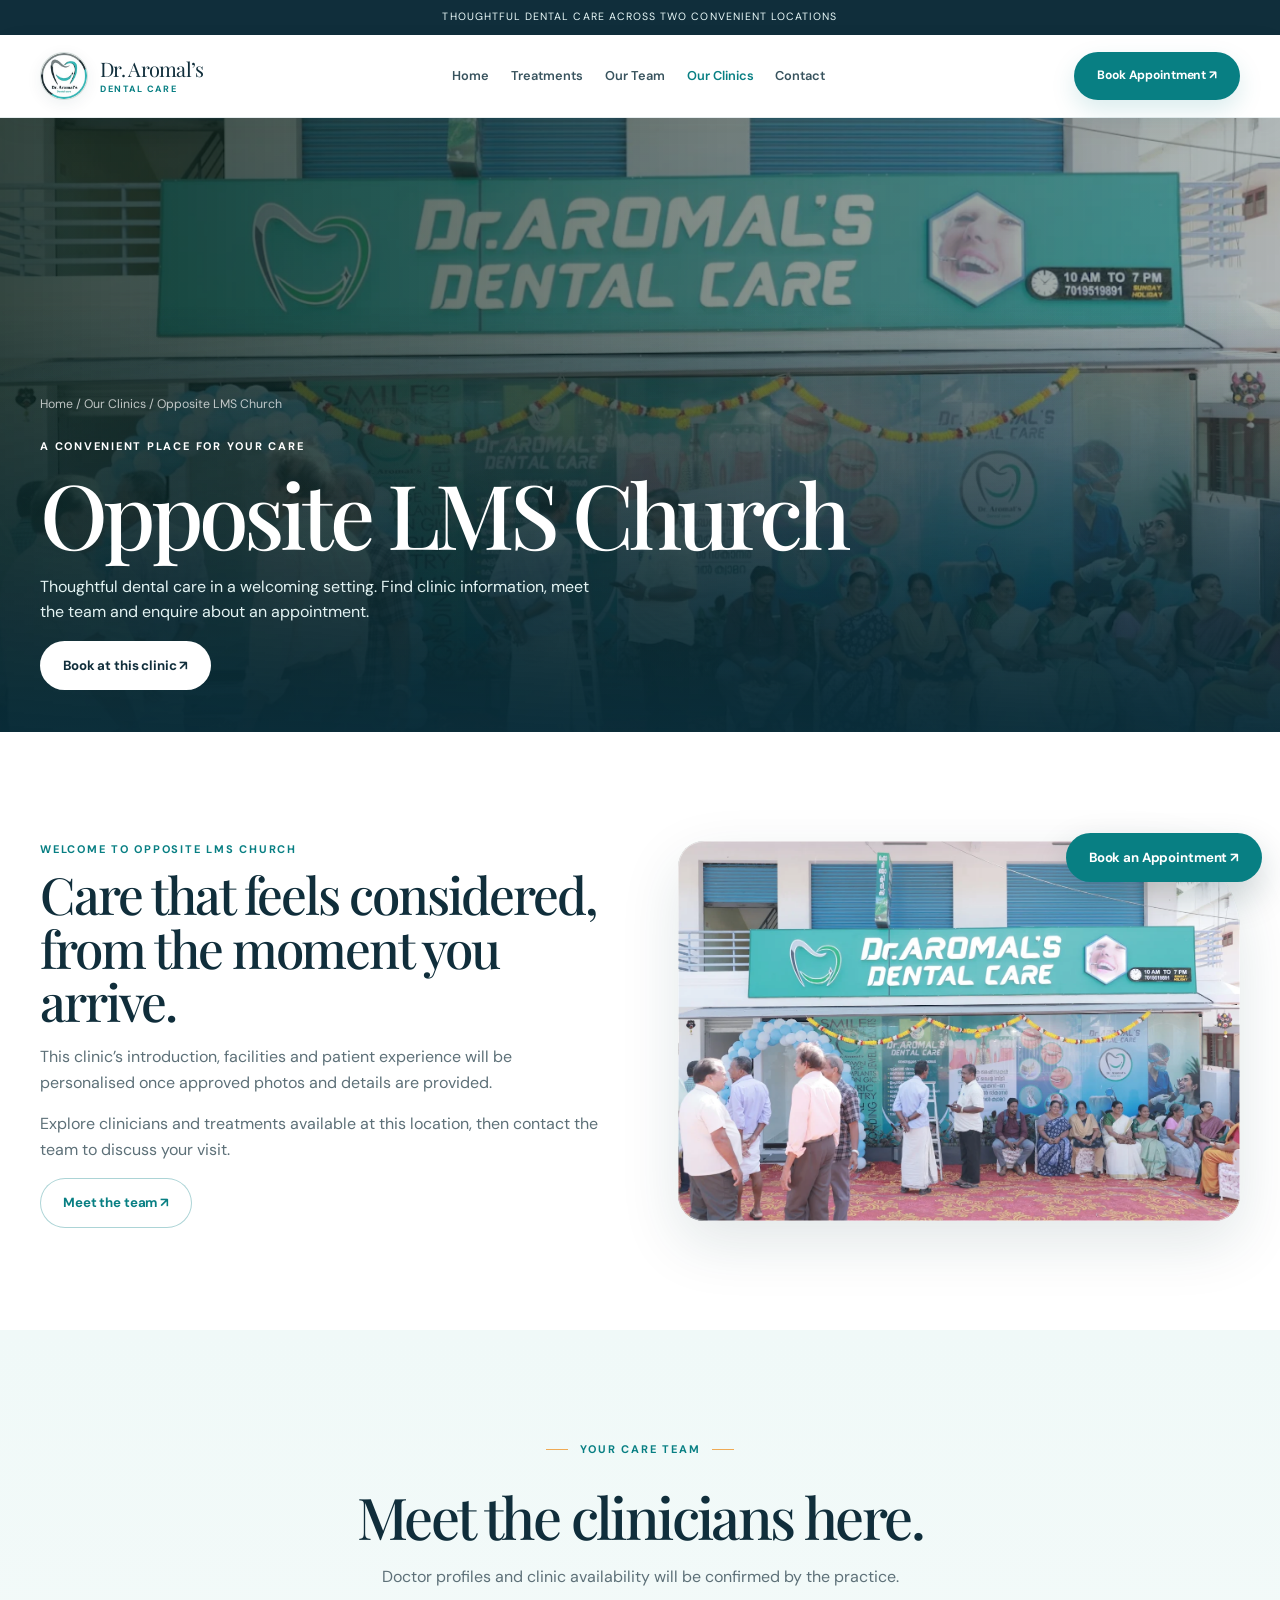
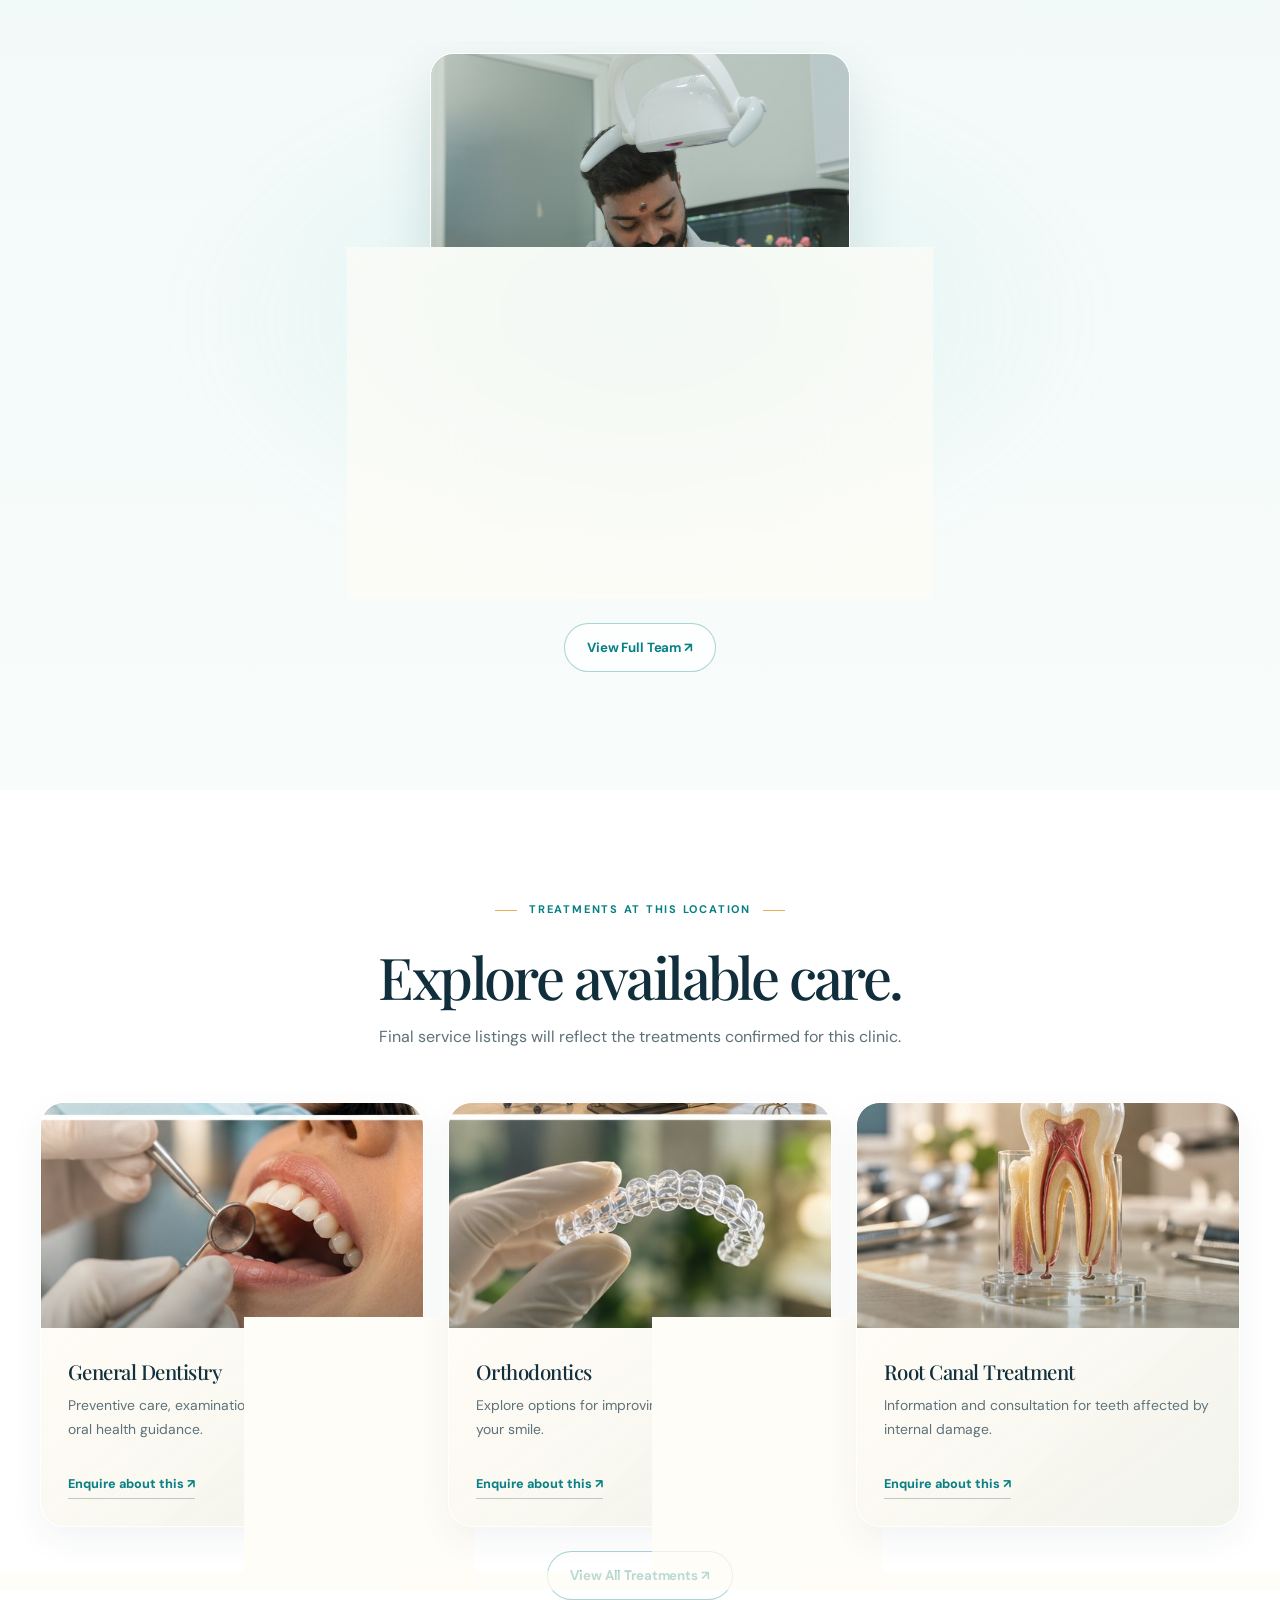
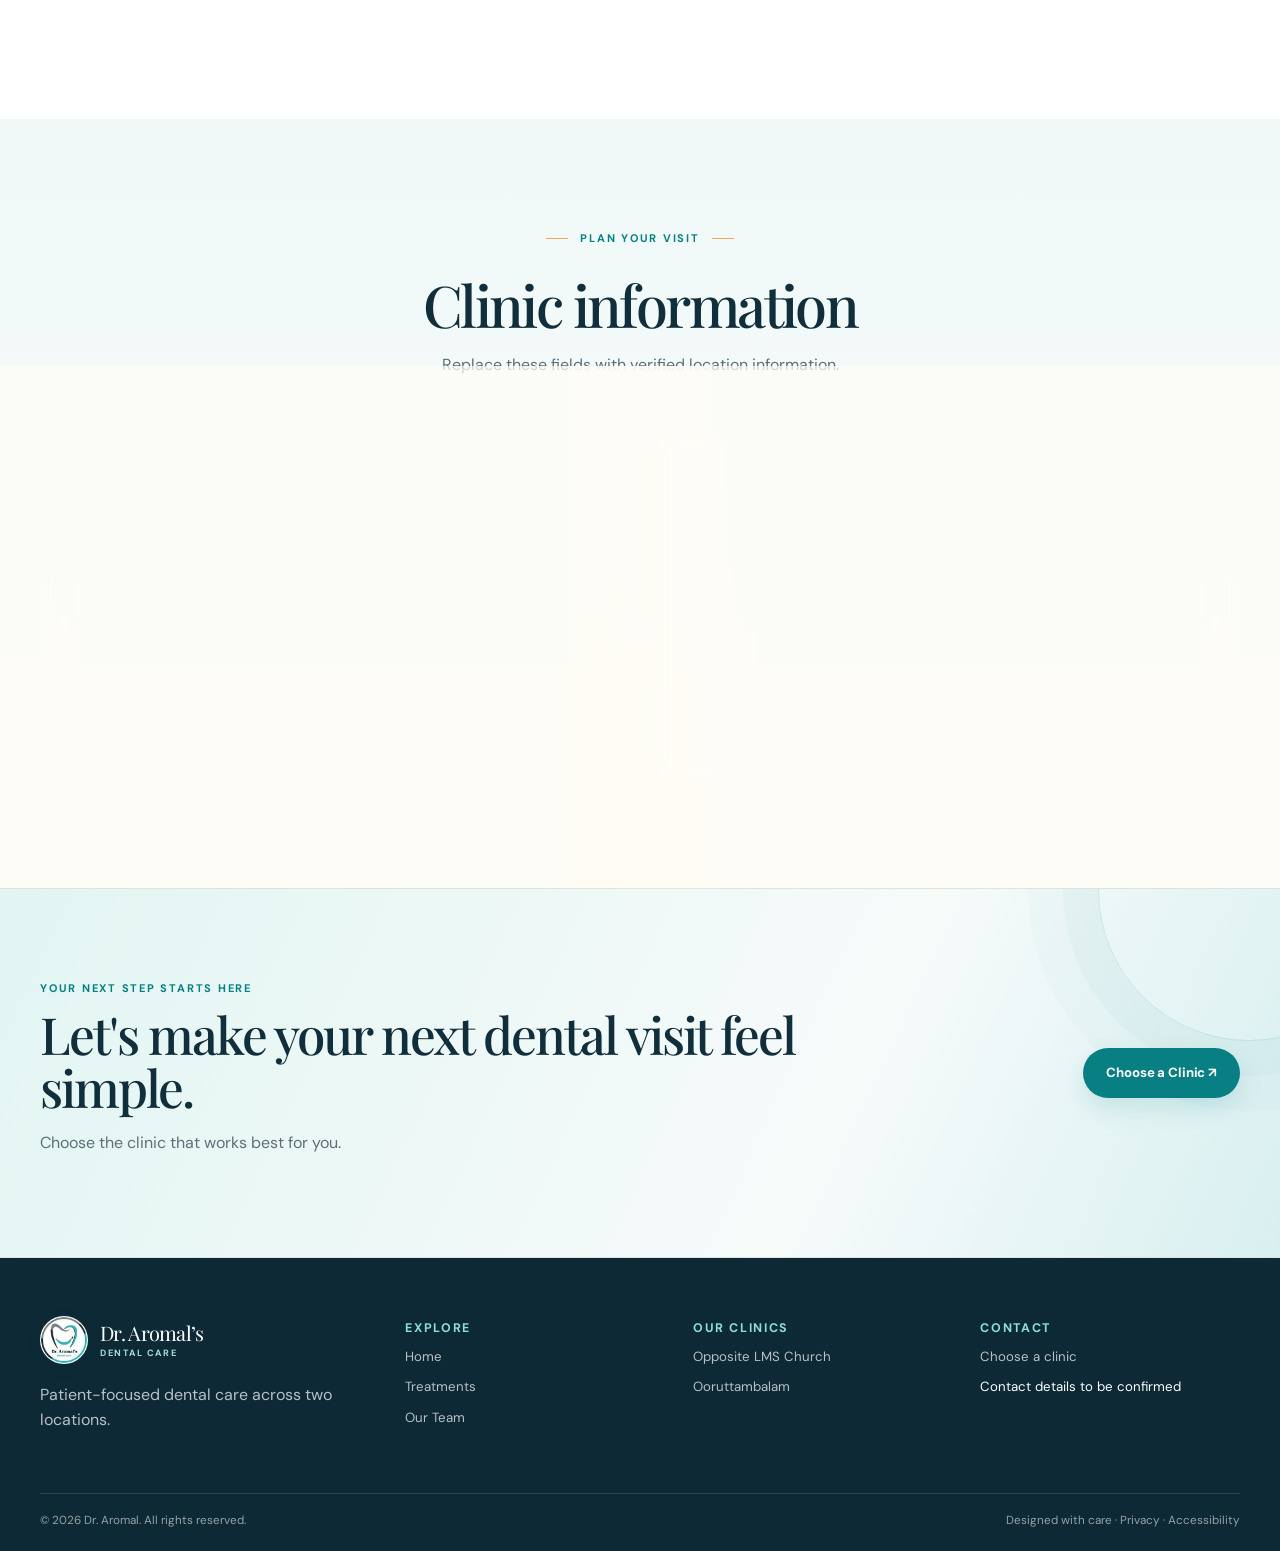
==== commit a3d0caab: "Add files via upload" ====
--- a/clinic-one.html
+++ b/clinic-one.html
@@ -1 +1 @@
-<!doctype html><html lang="en"><head><meta charset="utf-8"><meta name="viewport" content="width=device-width,initial-scale=1"><meta name="description" content="Premium dental care with Dr. Aromal across two clinic locations."><title>Opposite LMS Church | Dr. Aromal</title><link rel="icon" href="assets/icons/favicon.svg" type="image/svg+xml"><link rel="stylesheet" href="css/style.css"><link rel="stylesheet" href="css/animations.css"></head><body><div class="topbar">Thoughtful dental care across two convenient locations</div><header class="header"><div class="container nav"><a class="brand" href="index.html"><img class="brand-logo" src="assets/images/dr-aromal-logo.jpg" alt="Dr. Aromal’s Dental Care logo" width="52" height="52"><span><span class="brand-name">Dr. Aromal’s</span><span class="brand-sub">Dental Care</span></span></a><nav class="nav-links"><a class="" href="index.html">Home</a><a class="" href="treatments.html">Treatments</a><a class="" href="team.html">Our Team</a><a class="active" href="#clinics">Our Clinics</a><a class="" href="#contact">Contact</a></nav><div class="nav-actions"><button class="btn btn-primary btn-small" data-book>Book Appointment ↗</button><button class="menu-toggle" aria-label="Toggle navigation" aria-expanded="false">☰</button></div></div></header><main><section class="clinic-hero"><img class="clinic-hero-image" src="assets/images/clinic-exterior.webp" alt="Dr. Aromal’s Dental Care at Opposite LMS Church" width="1360" height="907"><div class="clinic-hero-content"><div class="container"><div class="breadcrumb" style="color:#ffffffb5"><a href="index.html">Home</a> / Our Clinics / Opposite LMS Church</div><span class="eyebrow">A convenient place for your care</span><h1>Opposite LMS Church</h1><p>Thoughtful dental care in a welcoming setting. Find clinic information, meet the team and enquire about an appointment.</p><button class="btn btn-light" data-book>Book at this clinic ↗</button></div></div></section><section class="section"><div class="container split"><div><span class="eyebrow">Welcome to Opposite LMS Church</span><h2>Care that feels considered, from the moment you arrive.</h2><p>This clinic’s introduction, facilities and patient experience will be personalised once approved photos and details are provided.</p><p>Explore clinicians and treatments available at this location, then contact the team to discuss your visit.</p><a class="btn btn-outline" href="team.html">Meet the team ↗</a></div><div class="image-panel"><img class="asset-photo" src="assets/images/clinic-exterior.webp" alt="Exterior of Dr. Aromal’s Dental Care clinic" loading="lazy" decoding="async" width="900" height="600"></div></div></section><section class="section" style="background:#f0f2ec"><div class="container"><div class="section-head"><span class="eyebrow">Your care team</span><h2>Meet the clinicians here.</h2><p>Doctor profiles and clinic availability will be confirmed by the practice.</p></div><div class="doctor-belt" data-doctor-belt tabindex="0" aria-label="Doctor profiles carousel"><div class="doctor-track"><article class="doctor-card reveal"><div class="doctor-photo"><img class="asset-photo" src="assets/images/dr-aromal-treating-patient.jpg" alt="Dr. Aromal providing dental care" loading="lazy" decoding="async" width="900" height="600"></div><div class="card-body"><span class="doctor-role">Lead clinician</span><h3>Dr. Aromal</h3><p>Credentials to confirm</p><a class="card-link" href="#contact">Enquire about availability ↗</a></div></article></div></div><p style="text-align:center;margin-top:24px"><a class="btn btn-outline" href="team.html">View Full Team ↗</a></p></div></section><section class="section"><div class="container"><div class="section-head"><span class="eyebrow">Treatments at this location</span><h2>Explore available care.</h2><p>Final service listings will reflect the treatments confirmed for this clinic.</p></div><div class="treatment-grid"><article class="treatment-card reveal"><div class="card-media"><img class="asset-photo" src="assets/images/general-dentistry-exam.jpg" alt="Illustrative general dentistry image" loading="lazy" decoding="async" width="900" height="600"></div><div class="card-body"><h3>General Dentistry</h3><p>Preventive care, examinations and personalised oral health guidance.</p><a class="card-link" href="#contact">Enquire about this ↗</a></div></article><article class="treatment-card reveal"><div class="card-media"><img class="asset-photo" src="assets/images/orthodontics-aligner.jpg" alt="Illustrative orthodontics image" loading="lazy" decoding="async" width="900" height="600"></div><div class="card-body"><h3>Orthodontics</h3><p>Explore options for improving tooth alignment and your smile.</p><a class="card-link" href="#contact">Enquire about this ↗</a></div></article><article class="treatment-card reveal"><div class="card-media"><img class="asset-photo" src="assets/images/root-canal-model.jpg" alt="Illustrative root canal treatment image" loading="lazy" decoding="async" width="900" height="600"></div><div class="card-body"><h3>Root Canal Treatment</h3><p>Information and consultation for teeth affected by internal damage.</p><a class="card-link" href="#contact">Enquire about this ↗</a></div></article></div><p style="text-align:center;margin-top:24px"><a class="btn btn-outline" href="treatments.html">View All Treatments ↗</a></p></div></section><section class="section" style="background:#edf1e9"><div class="container"><div class="section-head"><span class="eyebrow">Plan your visit</span><h2>Clinic information</h2><p>Replace these fields with verified location information.</p></div><div class="clinic-details"><div class="detail-card"><h3>Contact & opening hours</h3><div class="meta-line">⌖ <span><strong>Address</strong><br>Opposite LMS Church, Thiruvananthapuram, Kerala</span></div><div class="meta-line">◷ <span><strong>Opening hours</strong><br>10:00 AM–7:00 PM · Sunday and public holidays closed</span></div><div class="meta-line">☎ <span><strong>Phone</strong><br>070195 19891</span></div><button class="btn btn-primary" data-book>Book an Appointment ↗</button></div><div class="detail-card"><h3>Find us</h3><p>Use the map link below for directions to this location.</p><a class="map-placeholder map-link" href="https://www.google.com/maps/search/?api=1&query=Dr+Aromal%27s+Dental+Care+opposite+LMS+Church+Thiruvananthapuram+Kerala" target="_blank" rel="noopener"><div><span style="font-size:2rem">⌖</span><h3>Open directions</h3><p>Opposite LMS Church, Thiruvananthapuram, Kerala</p></div></a></div></div></div></section></main><section class="cta-band" id="contact"><div class="container cta-inner"><div><span class="eyebrow">Your next step starts here</span><h2>Let's make your next dental visit feel simple.</h2><p>Choose the clinic that works best for you.</p></div><button class="btn btn-primary" data-book>Choose a Clinic ↗</button></div></section><footer class="footer"><div class="container"><div class="footer-grid"><div><a class="brand" href="index.html"><img class="brand-logo" src="assets/images/dr-aromal-logo.jpg" alt="Dr. Aromal’s Dental Care logo" width="52" height="52"><span><span class="brand-name" style="color:white">Dr. Aromal’s</span><span class="brand-sub">Dental Care</span></span></a><p style="margin-top:18px">Patient-focused dental care across two locations.</p></div><div><h3>Explore</h3><div class="footer-links"><a href="index.html">Home</a><a href="treatments.html">Treatments</a><a href="team.html">Our Team</a></div></div><div><h3>Our Clinics</h3><div class="footer-links"><a href="clinic-one.html">Opposite LMS Church</a><a href="clinic-two.html">Ooruttambalam</a></div></div><div><h3>Contact</h3><div class="footer-links"><a href="#contact" data-book>Choose a clinic</a><span>Contact details to be confirmed</span></div></div></div><div class="footer-bottom"><span>© <span data-year></span> Dr. Aromal. All rights reserved.</span><span>Designed with care · Privacy · Accessibility</span></div></div></footer><button class="btn btn-primary floating-book" data-book>Book an Appointment ↗</button><div class="modal-backdrop" aria-hidden="true"><div class="booking-modal" role="dialog" aria-modal="true" aria-labelledby="booking-title"><button class="modal-close" aria-label="Close">×</button><span class="eyebrow">Appointment enquiry</span><h2 id="booking-title">Where would you like to visit?</h2><p>Select your preferred clinic so your enquiry goes to the right place.</p><div class="booking-options"><button class="booking-option" data-clinic-choice="one"><strong>Opposite LMS Church ↗</strong><span>Thiruvananthapuram · 070195 19891</span></button><button class="booking-option" data-clinic-choice="two"><strong>Opposite LMS Church ↗</strong><span>Thiruvananthapuram · 070195 19891</span></button></div><div class="booking-result"><p style="width:100%">Selected: <strong id="selected-clinic-label">Clinic</strong></p><button class="btn btn-primary" data-book-whatsapp>Continue on WhatsApp</button><button class="btn btn-outline" data-book-call>Call clinic</button></div><p class="empty-note">Appointments are confirmed directly with the clinic.</p></div></div><script src="js/config.js"></script><script src="js/main.js"></script><script>document.querySelectorAll("[data-year]").forEach(e=>e.textContent=new Date().getFullYear())</script></body></html>+<!doctype html><html lang="en"><head><meta charset="utf-8"><meta name="viewport" content="width=device-width,initial-scale=1"><meta name="description" content="Premium dental care with Dr. Aromal across two clinic locations."><title>Opposite LMS Church | Dr. Aromal</title><link rel="icon" href="assets/icons/favicon.svg" type="image/svg+xml"><link rel="stylesheet" href="css/style.css"><link rel="stylesheet" href="css/animations.css"><link rel="stylesheet" href="css/reference-redesign.css"></head><body><div class="topbar">Thoughtful dental care across two convenient locations</div><header class="header"><div class="container nav"><a class="brand" href="index.html"><img class="brand-logo" src="assets/images/dr-aromal-logo.jpg" alt="Dr. Aromal’s Dental Care logo" width="52" height="52"><span><span class="brand-name">Dr. Aromal’s</span><span class="brand-sub">Dental Care</span></span></a><nav class="nav-links"><a class="" href="index.html">Home</a><a class="" href="treatments.html">Treatments</a><a class="" href="team.html">Our Team</a><a class="active" href="#clinics">Our Clinics</a><a class="" href="#contact">Contact</a></nav><div class="nav-actions"><button class="btn btn-primary btn-small" data-book>Book Appointment ↗</button><button class="menu-toggle" aria-label="Toggle navigation" aria-expanded="false">☰</button></div></div></header><main><section class="clinic-hero"><img class="clinic-hero-image" src="assets/images/clinic-exterior.webp" alt="Dr. Aromal’s Dental Care at Opposite LMS Church" width="1360" height="907"><div class="clinic-hero-content"><div class="container"><div class="breadcrumb" style="color:#ffffffb5"><a href="index.html">Home</a> / Our Clinics / Opposite LMS Church</div><span class="eyebrow">A convenient place for your care</span><h1>Opposite LMS Church</h1><p>Thoughtful dental care in a welcoming setting. Find clinic information, meet the team and enquire about an appointment.</p><button class="btn btn-light" data-book>Book at this clinic ↗</button></div></div></section><section class="section"><div class="container split"><div><span class="eyebrow">Welcome to Opposite LMS Church</span><h2>Care that feels considered, from the moment you arrive.</h2><p>This clinic’s introduction, facilities and patient experience will be personalised once approved photos and details are provided.</p><p>Explore clinicians and treatments available at this location, then contact the team to discuss your visit.</p><a class="btn btn-outline" href="team.html">Meet the team ↗</a></div><div class="image-panel"><img class="asset-photo" src="assets/images/clinic-exterior.webp" alt="Exterior of Dr. Aromal’s Dental Care clinic" loading="lazy" decoding="async" width="900" height="600"></div></div></section><section class="section" style="background:#f0f2ec"><div class="container"><div class="section-head"><span class="eyebrow">Your care team</span><h2>Meet the clinicians here.</h2><p>Doctor profiles and clinic availability will be confirmed by the practice.</p></div><div class="doctor-belt" data-doctor-belt tabindex="0" aria-label="Doctor profiles carousel"><div class="doctor-track"><article class="doctor-card reveal"><div class="doctor-photo"><img class="asset-photo" src="assets/images/dr-aromal-treating-patient.jpg" alt="Dr. Aromal providing dental care" loading="lazy" decoding="async" width="900" height="600"></div><div class="card-body"><span class="doctor-role">Lead clinician</span><h3>Dr. Aromal</h3><p>Credentials to confirm</p><a class="card-link" href="#contact">Enquire about availability ↗</a></div></article></div></div><p style="text-align:center;margin-top:24px"><a class="btn btn-outline" href="team.html">View Full Team ↗</a></p></div></section><section class="section"><div class="container"><div class="section-head"><span class="eyebrow">Treatments at this location</span><h2>Explore available care.</h2><p>Final service listings will reflect the treatments confirmed for this clinic.</p></div><div class="treatment-grid"><article class="treatment-card reveal"><div class="card-media"><img class="asset-photo" src="assets/images/general-dentistry-exam.jpg" alt="Illustrative general dentistry image" loading="lazy" decoding="async" width="900" height="600"></div><div class="card-body"><h3>General Dentistry</h3><p>Preventive care, examinations and personalised oral health guidance.</p><a class="card-link" href="#contact">Enquire about this ↗</a></div></article><article class="treatment-card reveal"><div class="card-media"><img class="asset-photo" src="assets/images/orthodontics-aligner.jpg" alt="Illustrative orthodontics image" loading="lazy" decoding="async" width="900" height="600"></div><div class="card-body"><h3>Orthodontics</h3><p>Explore options for improving tooth alignment and your smile.</p><a class="card-link" href="#contact">Enquire about this ↗</a></div></article><article class="treatment-card reveal"><div class="card-media"><img class="asset-photo" src="assets/images/root-canal-model.jpg" alt="Illustrative root canal treatment image" loading="lazy" decoding="async" width="900" height="600"></div><div class="card-body"><h3>Root Canal Treatment</h3><p>Information and consultation for teeth affected by internal damage.</p><a class="card-link" href="#contact">Enquire about this ↗</a></div></article></div><p style="text-align:center;margin-top:24px"><a class="btn btn-outline" href="treatments.html">View All Treatments ↗</a></p></div></section><section class="section" style="background:#edf1e9"><div class="container"><div class="section-head"><span class="eyebrow">Plan your visit</span><h2>Clinic information</h2><p>Replace these fields with verified location information.</p></div><div class="clinic-details"><div class="detail-card"><h3>Contact & opening hours</h3><div class="meta-line">⌖ <span><strong>Address</strong><br>Opposite LMS Church, Thiruvananthapuram, Kerala</span></div><div class="meta-line">◷ <span><strong>Opening hours</strong><br>10:00 AM–7:00 PM · Sunday and public holidays closed</span></div><div class="meta-line">☎ <span><strong>Phone</strong><br>070195 19891</span></div><button class="btn btn-primary" data-book>Book an Appointment ↗</button></div><div class="detail-card"><h3>Find us</h3><p>Use the map link below for directions to this location.</p><a class="map-placeholder map-link" href="https://www.google.com/maps/search/?api=1&query=Dr+Aromal%27s+Dental+Care+opposite+LMS+Church+Thiruvananthapuram+Kerala" target="_blank" rel="noopener"><div><span style="font-size:2rem">⌖</span><h3>Open directions</h3><p>Opposite LMS Church, Thiruvananthapuram, Kerala</p></div></a></div></div></div></section></main><section class="cta-band" id="contact"><div class="container cta-inner"><div><span class="eyebrow">Your next step starts here</span><h2>Let's make your next dental visit feel simple.</h2><p>Choose the clinic that works best for you.</p></div><button class="btn btn-primary" data-book>Choose a Clinic ↗</button></div></section><footer class="footer"><div class="container"><div class="footer-grid"><div><a class="brand" href="index.html"><img class="brand-logo" src="assets/images/dr-aromal-logo.jpg" alt="Dr. Aromal’s Dental Care logo" width="52" height="52"><span><span class="brand-name" style="color:white">Dr. Aromal’s</span><span class="brand-sub">Dental Care</span></span></a><p style="margin-top:18px">Patient-focused dental care across two locations.</p></div><div><h3>Explore</h3><div class="footer-links"><a href="index.html">Home</a><a href="treatments.html">Treatments</a><a href="team.html">Our Team</a></div></div><div><h3>Our Clinics</h3><div class="footer-links"><a href="clinic-one.html">Opposite LMS Church</a><a href="clinic-two.html">Ooruttambalam</a></div></div><div><h3>Contact</h3><div class="footer-links"><a href="#contact" data-book>Choose a clinic</a><span>Contact details to be confirmed</span></div></div></div><div class="footer-bottom"><span>© <span data-year></span> Dr. Aromal. All rights reserved.</span><span>Designed with care · Privacy · Accessibility</span></div></div></footer><button class="btn btn-primary floating-book" data-book>Book an Appointment ↗</button><div class="modal-backdrop" aria-hidden="true"><div class="booking-modal" role="dialog" aria-modal="true" aria-labelledby="booking-title"><button class="modal-close" aria-label="Close">×</button><span class="eyebrow">Appointment enquiry</span><h2 id="booking-title">Where would you like to visit?</h2><p>Select your preferred clinic so your enquiry goes to the right place.</p><div class="booking-options"><button class="booking-option" data-clinic-choice="one"><strong>Opposite LMS Church ↗</strong><span>Thiruvananthapuram · 070195 19891</span></button><button class="booking-option" data-clinic-choice="two"><strong>Opposite LMS Church ↗</strong><span>Thiruvananthapuram · 070195 19891</span></button></div><div class="booking-result"><p style="width:100%">Selected: <strong id="selected-clinic-label">Clinic</strong></p><button class="btn btn-primary" data-book-whatsapp>Continue on WhatsApp</button><button class="btn btn-outline" data-book-call>Call clinic</button></div><p class="empty-note">Appointments are confirmed directly with the clinic.</p></div></div><script src="js/config.js"></script><script src="js/main.js"></script><script>document.querySelectorAll("[data-year]").forEach(e=>e.textContent=new Date().getFullYear())</script></body></html>
--- a/css/reference-redesign.css
+++ b/css/reference-redesign.css
@@ -0,0 +1,88 @@
+/* Total Dental LKN-inspired visual refresh for Dr. Aromal's Dental Care.
+   Original branding, clinic photos and copy are retained; this is not a pixel-copy. */
+:root{
+  --ink:#142d3a; --green:#087f83; --green2:#0b9997; --ivory:#f5fbfa; --paper:#ffffff;
+  --mint:#e4f5f3; --gold:#efaa55; --muted:#5d7078; --line:#d9e8e8;
+  --shadow:0 22px 60px rgba(16,55,65,.12); --radius:22px; --max:1200px;
+  --accent-blue:#d9f1f4; --deep:#102e3b;
+}
+html{scroll-behavior:smooth;scroll-padding-top:100px}
+body{background:#fff;color:var(--ink);font-family:'DM Sans',Arial,sans-serif;overflow-x:hidden}
+::selection{background:#0b999733;color:var(--deep)}
+.topbar{background:var(--deep);color:#eafafa;letter-spacing:.1em;text-transform:uppercase;font-size:.66rem;padding:9px 14px}
+.header{background:rgba(255,255,255,.88);border-bottom:1px solid rgba(12,79,89,.1);box-shadow:0 8px 30px rgba(16,55,65,.035);backdrop-filter:blur(18px);-webkit-backdrop-filter:blur(18px);transition:box-shadow .35s,background .35s}
+.header.is-scrolled{background:rgba(255,255,255,.96);box-shadow:0 12px 38px rgba(16,55,65,.1)}
+.nav{height:82px;transition:height .35s}.header.is-scrolled .nav{height:70px}
+.brand-logo{width:48px;height:48px;object-fit:contain;border-radius:50%;background:#fff;box-shadow:0 4px 16px #12394412}
+.brand-name{font-family:'Playfair Display',Georgia,serif;font-size:1.25rem;color:var(--deep)}
+.brand-sub{color:var(--green);font-weight:700;letter-spacing:.17em}
+.nav-links{gap:clamp(12px,1.7vw,24px);font-size:.8rem;font-weight:600}
+.nav-links a{position:relative;padding:8px 0;color:#38535e;transition:color .25s}
+.nav-links a::after{content:"";position:absolute;left:0;right:100%;bottom:1px;height:2px;border-radius:2px;background:var(--green);transition:right .35s cubic-bezier(.2,.8,.2,1)}
+.nav-links a:hover::after,.nav-links a.active::after{right:0}.nav-links a:hover,.nav-links a.active{color:var(--green)}
+.btn{border-radius:999px;padding:13px 22px;font-weight:700;letter-spacing:-.01em;transition:transform .35s cubic-bezier(.2,.8,.2,1),box-shadow .35s,background .35s,border-color .35s}
+.btn-primary{background:var(--green);box-shadow:0 10px 24px #087f8326;color:#fff}
+.btn-primary:hover{background:var(--deep);transform:translateY(-3px);box-shadow:0 16px 32px #102e3b2b}
+.btn-outline{border-color:#087f8355;color:var(--green);background:#ffffffb8}.btn-outline:hover{background:var(--mint);border-color:var(--green);transform:translateY(-3px)}
+.btn-light{background:#fff;color:var(--deep)}
+.eyebrow{color:var(--green);letter-spacing:.16em;font-size:.69rem}
+h1,h2,h3{color:var(--deep);letter-spacing:-.04em}
+h1{font-size:clamp(3rem,6.2vw,5.8rem);line-height:.99;font-weight:500}
+h1 em,h2 em{color:var(--green);font-style:normal}
+h2{font-size:clamp(2.15rem,4vw,3.7rem);line-height:1.04}
+h3{line-height:1.16}
+p{color:var(--muted)}
+.hero{position:relative;padding:clamp(52px,7vw,92px) 0 clamp(58px,7vw,90px);background:radial-gradient(ellipse at 85% 8%,#dff5f2 0,transparent 36%),linear-gradient(135deg,#f8fcfb 0%,#fff 58%,#f0faf9 100%)}
+.hero::before{content:"";position:absolute;right:-110px;top:-170px;width:420px;height:420px;border:1px solid #0b99971a;border-radius:50%;box-shadow:0 0 0 42px #0b999708,0 0 0 84px #0b999705;pointer-events:none}
+.hero-grid{position:relative;z-index:1;gap:clamp(28px,5vw,76px);grid-template-columns:minmax(0,.92fr) minmax(0,1.08fr)}
+.hero-copy{max-width:610px}.hero-copy .eyebrow{display:inline-flex;align-items:center;gap:10px}.hero-copy .eyebrow::before{content:"";width:26px;height:2px;background:var(--gold)}
+.hero-copy>p{font-size:clamp(1rem,1.4vw,1.13rem);max-width:520px;line-height:1.8}
+.hero-media{min-height:clamp(380px,43vw,590px);border-radius:30px 120px 30px 30px;box-shadow:0 28px 75px rgba(16,55,65,.17);isolation:isolate}
+.hero-video-media{background:#d4e8e7}.hero-video{object-fit:cover;object-position:center;width:100%;height:100%;position:absolute;inset:0}
+.hero-video-overlay{background:linear-gradient(180deg,#092e3a00 45%,#092e3a70 100%)}
+.hero-video-fallback{background:linear-gradient(140deg,#d9eeec,#8fb8b6)}
+.hero-actions{gap:13px}.trust-strip{background:var(--deep);border:0;color:#fff}.trust-grid{padding:21px 0}.trust-item{color:#effafa;font-size:.8rem}.trust-icon{border-color:#7bd2cd75;color:#8ce0da;background:#ffffff08}
+.section{padding:clamp(68px,8vw,112px) 0;position:relative}
+.section[style*="#f0f2ec"],.section[style*="#edf1e9"],.section[style*="#f0f2ec"]{background:linear-gradient(180deg,#f0f9f8,#f8fcfb)!important}
+.section-head{max-width:760px;margin-bottom:clamp(30px,4vw,50px)}.section-head .eyebrow{display:inline-flex;align-items:center;gap:12px}.section-head .eyebrow::before,.section-head .eyebrow::after{content:"";height:1px;width:22px;background:var(--gold)}
+.section-head h2{margin-top:14px}.section-head p{line-height:1.8}
+.split{gap:clamp(28px,6vw,86px)}.image-panel{border-radius:26px 90px 26px 26px;box-shadow:var(--shadow);background:#dcefed;min-height:380px}.image-panel img{transition:transform 1.1s cubic-bezier(.2,.7,.2,1)}.image-panel:hover img{transform:scale(1.035)}
+.treatment-grid{gap:clamp(14px,2vw,24px)}
+.treatment-card,.doctor-card,.clinic-card{position:relative;background:rgba(255,255,255,.83);border:1px solid rgba(18,93,101,.13);border-radius:24px;box-shadow:0 12px 34px rgba(16,55,65,.055);overflow:hidden;transform:translateZ(0);transition:transform .55s cubic-bezier(.2,.8,.2,1),box-shadow .55s,border-color .4s,background .4s}
+.treatment-card::before,.doctor-card::before,.clinic-card::before{content:"";position:absolute;inset:0;pointer-events:none;z-index:2;border-radius:inherit;background:linear-gradient(135deg,#ffffff72,transparent 38%,#8bd8d31c);opacity:.6;transition:opacity .4s}
+.treatment-card:hover,.doctor-card:hover,.clinic-card:hover{transform:translateY(-8px);box-shadow:0 26px 58px rgba(16,55,65,.14);border-color:#4eb7b055;background:#fff}
+.card-media{height:clamp(165px,18vw,225px);background:#dcefed;overflow:hidden}.card-media::after{content:"";position:absolute;inset:45% 0 0;background:linear-gradient(transparent,#0c333d40);pointer-events:none}
+.card-media .asset-photo{width:100%;height:100%;object-fit:cover;transition:transform 1s cubic-bezier(.2,.7,.2,1),filter .7s}
+.treatment-card:hover .card-media .asset-photo,.clinic-card:hover .card-media .asset-photo{transform:scale(1.075);filter:saturate(1.06)}
+.card-body{padding:clamp(18px,2.2vw,27px)}.card-body h3{font-size:clamp(1.2rem,1.6vw,1.45rem)}.card-body p{font-size:.87rem;line-height:1.75}
+.card-link{color:var(--green);font-size:.79rem;display:inline-flex;align-items:center;gap:8px;font-weight:800;transition:gap .3s}.card-link:hover{gap:13px}
+.why-section{background:var(--deep);color:#fff;overflow:hidden}.why-section::before{content:"";position:absolute;width:500px;height:500px;border-radius:50%;border:1px solid #82d8d324;right:-200px;top:-190px;box-shadow:0 0 0 55px #82d8d30a,0 0 0 110px #82d8d307}.why-section h2,.why-section h3{color:#fff}.why-section .eyebrow{color:#8be0d9}.why-section p{color:#c6d9dc}.why-grid{gap:15px}.why-card{position:relative;overflow:hidden;padding:clamp(20px,2.3vw,28px);border-radius:20px;border:1px solid #b9e8e51c;background:linear-gradient(145deg,#ffffff0c,#ffffff04);backdrop-filter:blur(12px);transition:transform .5s,background .5s,border-color .5s}.why-card::after{content:"";position:absolute;left:0;right:100%;bottom:0;height:3px;background:var(--gold);transition:right .45s}.why-card:hover{transform:translateY(-6px);background:#ffffff12;border-color:#b9e8e54a}.why-card:hover::after{right:0}.why-card .trust-icon{color:#91e2dc;border-color:#91e2dc70}
+.clinic-grid{gap:clamp(16px,2.5vw,28px)}.clinic-card .card-media{height:clamp(200px,23vw,280px)}
+.doctor-grid{gap:22px}.doctor-photo{height:clamp(220px,27vw,330px);background:#dcefed}.doctor-photo img{width:100%;height:100%;object-fit:cover;transition:transform 1s cubic-bezier(.2,.7,.2,1)}.doctor-card:hover .doctor-photo img{transform:scale(1.06)}.doctor-role{color:var(--green);font-size:.68rem;letter-spacing:.12em;text-transform:uppercase}.doctor-carousel-controls{display:flex;align-items:center;justify-content:center;gap:16px;margin:20px 0 0}.doctor-carousel-arrow{width:44px;height:44px;border:1px solid #087f8340;border-radius:50%;background:#fff;color:var(--green);font-size:1.35rem;box-shadow:0 6px 18px #102e3b0a;transition:background .3s,color .3s,transform .3s}.doctor-carousel-arrow:hover{background:var(--green);color:white;transform:scale(1.05)}.doctor-carousel-dots{display:flex;align-items:center;gap:8px}.doctor-carousel-dot{width:7px;height:7px;padding:0;border:0;border-radius:99px;background:#b5d4d2;transition:width .3s,background .3s}.doctor-carousel-dot.active{width:24px;background:var(--green)}
+.clinic-filter{gap:9px;flex-wrap:wrap}.filter-btn{border-color:#087f8338;background:#fff;color:var(--green);transition:all .3s}.filter-btn:hover,.filter-btn.active{background:var(--green);border-color:var(--green);color:#fff;box-shadow:0 8px 22px #087f8326}
+.page-hero{position:relative;overflow:hidden;background:radial-gradient(ellipse at 82% 0%,#dff5f2,transparent 40%),linear-gradient(135deg,#f5fbfa,#fff 65%,#edf8f7);padding:clamp(58px,7vw,92px) 0 clamp(44px,5vw,68px)}.page-hero::after{content:"";position:absolute;right:-90px;bottom:-230px;width:380px;height:380px;border-radius:50%;border:1px solid #087f8326;box-shadow:0 0 0 40px #087f8308,0 0 0 80px #087f8305}.page-hero .container{position:relative;z-index:1}.page-hero h1{max-width:900px;margin-inline:auto}.page-hero p{line-height:1.8}
+.clinic-hero{min-height:clamp(420px,48vw,620px);background:#dcefed}.clinic-hero-image{position:absolute;inset:0;width:100%;height:100%;object-fit:cover;transform:scale(1.02);animation:clinicHeroSettle 1.5s cubic-bezier(.2,.8,.2,1) both}.clinic-hero-content{background:linear-gradient(0deg,#092d3be8 0%,#092d3b65 48%,transparent 100%);padding:90px 0 42px}.clinic-hero-content h1,.clinic-hero-content .eyebrow{color:#fff}.clinic-hero-content p{color:#e3f3f3}
+.detail-card,.booking-modal,.booking-option{background:rgba(255,255,255,.88);border:1px solid #087f8320;box-shadow:0 20px 55px rgba(16,55,65,.09);backdrop-filter:blur(16px)}.map-placeholder{background:linear-gradient(135deg,#e2f5f2,#d5ebee);color:var(--green);border:1px solid #087f8322}.cta-band{position:relative;overflow:hidden;background:linear-gradient(115deg,#e2f5f2,#f6fbfa 65%,#d8eff0);padding:clamp(48px,6vw,78px) 0}.cta-band::after{content:"";position:absolute;width:300px;height:300px;right:-120px;top:-150px;border:1px solid #087f8324;border-radius:50%;box-shadow:0 0 0 35px #087f8308,0 0 0 70px #087f8305}.cta-inner{position:relative;z-index:1}.cta-inner h2{max-width:760px}
+.footer{background:#0c2935;padding:58px 0 22px}.footer h3{color:#8be0d9}.footer .brand-sub{color:#a6deda}.footer .brand-name{color:#fff!important}.footer .brand-logo{background:#fff}.footer a:hover{color:#8be0d9}.footer-bottom{border-color:#ffffff1f}
+.floating-book{background:var(--green);box-shadow:0 15px 35px #102e3b35}.modal-backdrop{background:rgba(7,31,40,.68);backdrop-filter:blur(10px)}.booking-modal{border-radius:28px}.booking-option{transition:transform .3s,border-color .3s,background .3s}.booking-option:hover{transform:translateY(-3px);border-color:#087f8360;background:#f0fbfa}.booking-option strong{color:var(--deep)}
+.reveal{opacity:0;transform:translate3d(0,30px,0) scale(.985);filter:blur(2px);transition:opacity .8s cubic-bezier(.2,.8,.2,1),transform .8s cubic-bezier(.2,.8,.2,1),filter .8s cubic-bezier(.2,.8,.2,1);transition-delay:var(--reveal-delay,0ms);will-change:opacity,transform}.reveal.visible{opacity:1;transform:translate3d(0,0,0) scale(1);filter:blur(0);will-change:auto}
+/* Staggered cards create the sequential, scroll-led rhythm of the reference. */
+.treatment-grid>.reveal:nth-child(2),.clinic-grid>.reveal:nth-child(2),.why-grid>.reveal:nth-child(2){--reveal-delay:90ms}
+.treatment-grid>.reveal:nth-child(3),.why-grid>.reveal:nth-child(3){--reveal-delay:180ms}
+.treatment-grid>.reveal:nth-child(4),.why-grid>.reveal:nth-child(4){--reveal-delay:270ms}
+.treatment-grid>.reveal:nth-child(5){--reveal-delay:360ms}
+.treatment-grid>.reveal:nth-child(6){--reveal-delay:450ms}
+/* Section separators and full-width film bands */
+.care-film-break{position:relative;min-height:clamp(380px,54vw,650px);display:flex;align-items:center;overflow:hidden;background:#0d2e3b}.care-film-video{position:absolute;inset:0;width:100%;height:100%;object-fit:cover}.care-film-shade{position:absolute;inset:0;background:linear-gradient(90deg,#092d3be8 0%,#092d3b99 52%,#092d3b1c 100%)}.care-film-content{position:relative;z-index:1;padding-block:80px}.care-film-content h2,.care-film-content .eyebrow{color:#fff}.care-film-content h2 em{color:#8be0d9}.care-film-content p{color:#e0f1f1;max-width:480px}
+.practice-showcase{background:#f6fbfa}.showcase-sign{border-radius:24px;box-shadow:var(--shadow)}.showcase-inset{border:6px solid #f6fbfa;box-shadow:0 16px 42px #102e3b20}.rating-card{background:#fff;border:1px solid #087f831a;border-radius:18px;box-shadow:0 12px 30px #102e3b08;transition:transform .35s,box-shadow .35s}.rating-card:hover{transform:translateY(-4px);box-shadow:0 18px 38px #102e3b12}.rating-stars{color:#e5a24d}
+/* No continuous conveyor: team profiles remain a controlled glass carousel. */
+.doctor-belt.doctor-carousel{overflow:hidden;border-radius:28px;padding:12px 0 24px;mask-image:none;-webkit-mask-image:none;touch-action:pan-y}
+.doctor-belt.doctor-carousel::before{content:"";position:absolute;inset:5% 12%;pointer-events:none;background:radial-gradient(ellipse at center,#83d9d333,transparent 72%);filter:blur(24px)}
+.doctor-belt.doctor-carousel .doctor-track{display:flex;gap:18px;width:100%;animation:none!important;transition:transform 680ms cubic-bezier(.22,1,.36,1);will-change:transform;position:relative;z-index:1}
+.doctor-belt.doctor-carousel .doctor-track>.doctor-card{flex:0 0 100%;width:100%;max-width:420px;margin:0 auto;border:1px solid #ffffffb5;background:rgba(255,255,255,.82);backdrop-filter:blur(18px);box-shadow:0 22px 55px rgba(16,55,65,.13)}
+@keyframes clinicHeroSettle{from{transform:scale(1.08);filter:saturate(.8)}to{transform:scale(1.02);filter:saturate(1)}}
+@keyframes softDrift{0%,100%{transform:translate3d(0,0,0)}50%{transform:translate3d(0,-8px,0)}}
+@media(max-width:1000px){.nav-links{gap:12px}.hero-grid{grid-template-columns:1fr 1fr}.hero-media{border-radius:24px 72px 24px 24px}.doctor-belt.doctor-carousel .doctor-track>.doctor-card{max-width:390px}}
+@media(max-width:760px){.topbar{font-size:.59rem;letter-spacing:.07em}.nav{height:68px}.header.is-scrolled .nav{height:62px}.brand-logo{width:42px;height:42px}.nav-links{background:rgba(255,255,255,.98);backdrop-filter:blur(18px);top:68px}.hero{padding:42px 0 50px}.hero-grid{grid-template-columns:1fr;gap:28px}.hero-media{min-height:clamp(300px,92vw,430px);border-radius:22px 76px 22px 22px}.hero-copy h1{font-size:clamp(2.9rem,12vw,4.2rem)}.trust-grid{gap:13px}.trust-item{font-size:.73rem}.trust-icon{width:34px;height:34px}.section{padding:66px 0}.section-head{text-align:left;margin-bottom:28px}.section-head .eyebrow::after{display:none}.treatment-grid{grid-template-columns:1fr 1fr}.card-media{height:clamp(135px,38vw,190px)}.card-body{padding:16px}.card-body h3{font-size:1.14rem}.card-body p{font-size:.81rem}.why-grid{grid-template-columns:1fr 1fr}.clinic-grid{grid-template-columns:1fr}.clinic-card .card-media{height:230px}.doctor-belt.doctor-carousel .doctor-track>.doctor-card{max-width:min(86vw,360px)}.clinic-hero{min-height:450px}.clinic-hero-content{padding:80px 0 32px}.cta-inner{align-items:flex-start;flex-direction:column}.care-film-shade{background:linear-gradient(90deg,#092d3bdc,#092d3b78)}.care-film-content{padding-block:64px}.footer-grid{gap:26px}.reveal{transform:translate3d(0,20px,0) scale(.99);filter:none}}
+@media(max-width:420px){.container{width:calc(100% - 28px)}.treatment-grid{grid-template-columns:1fr}.card-media{height:220px}.why-grid{grid-template-columns:1fr}.trust-grid{grid-template-columns:1fr 1fr}.booking-options{grid-template-columns:1fr}.hero-actions .btn{width:100%}.doctor-belt.doctor-carousel .doctor-track>.doctor-card{max-width:88vw}}
+@media(prefers-reduced-motion:reduce){html{scroll-behavior:auto}.reveal,.reveal.visible{opacity:1;transform:none;filter:none;transition:none;will-change:auto}.hero-copy>* ,.hero-media,.clinic-hero-image{animation:none!important}.doctor-belt.doctor-carousel .doctor-track{transition:none!important}.care-film-video{display:none}.care-film-break{background:linear-gradient(135deg,#0c2935,#087f83)}}
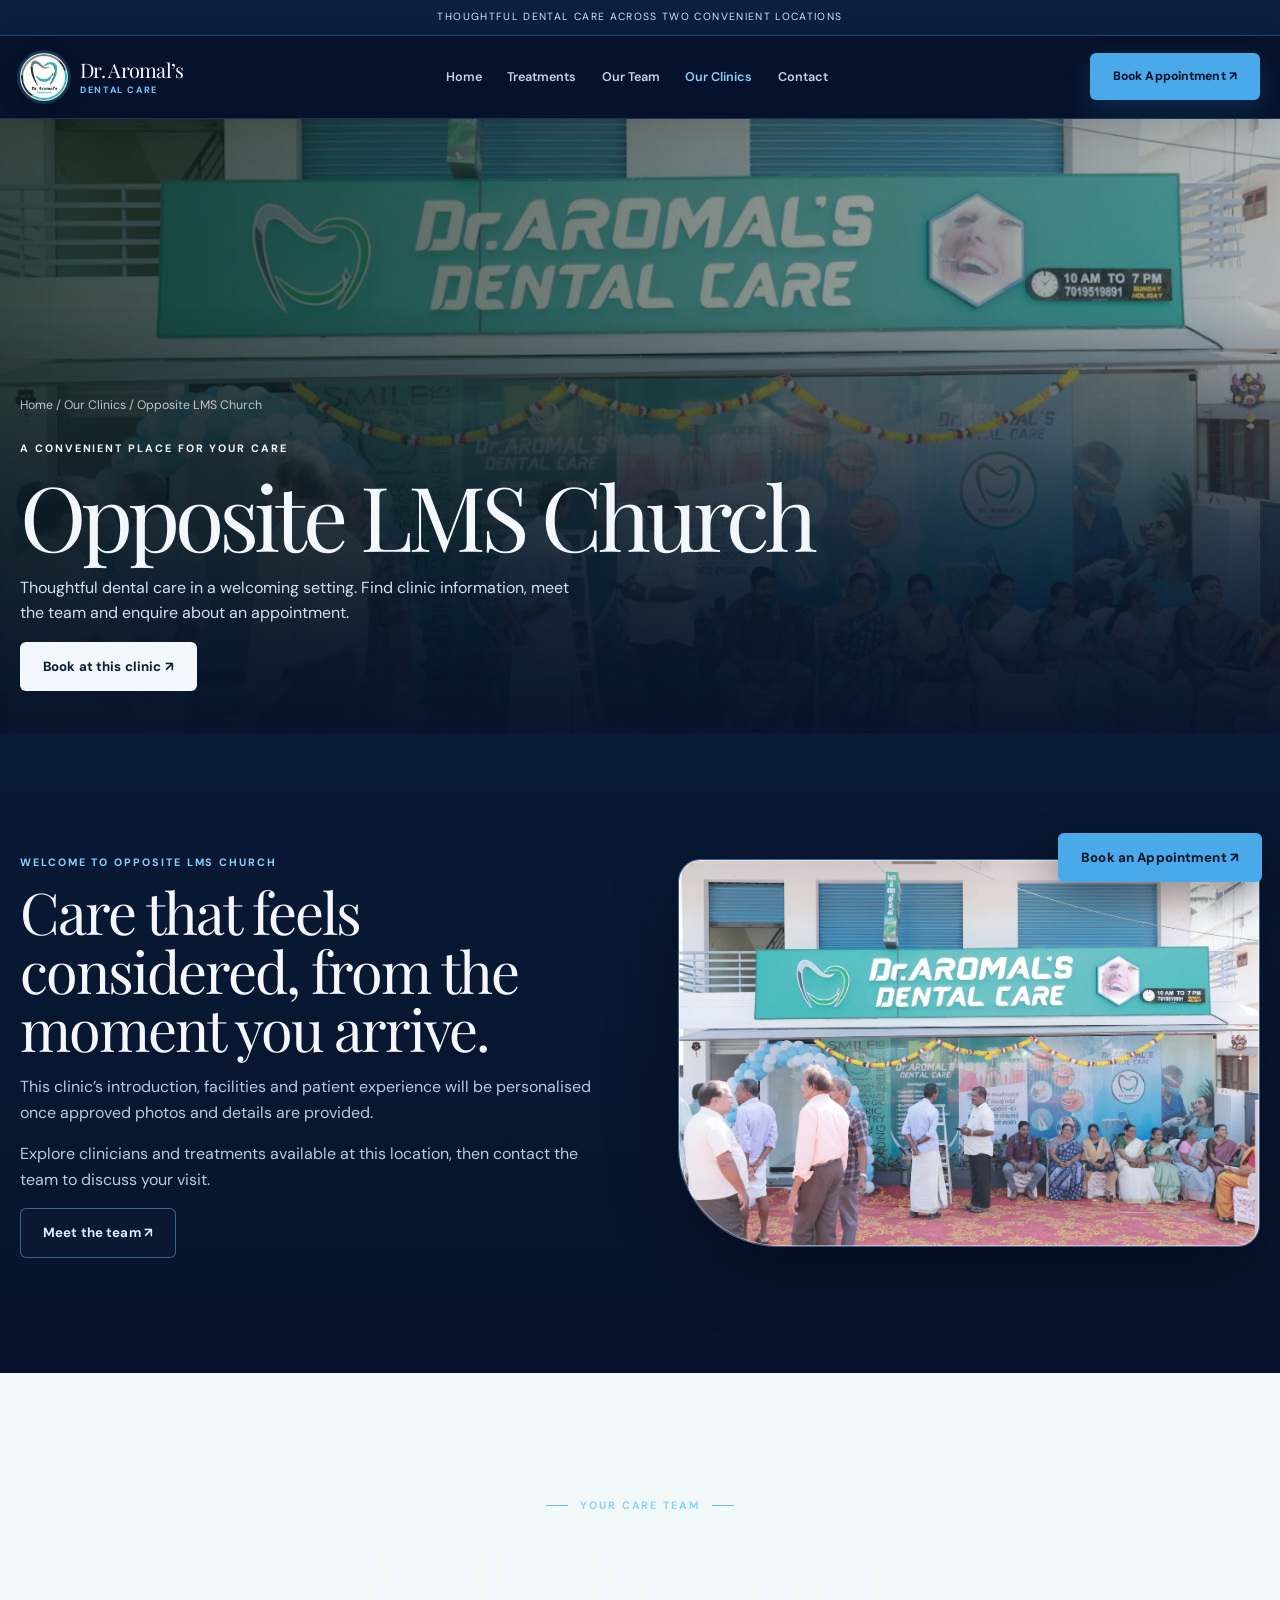
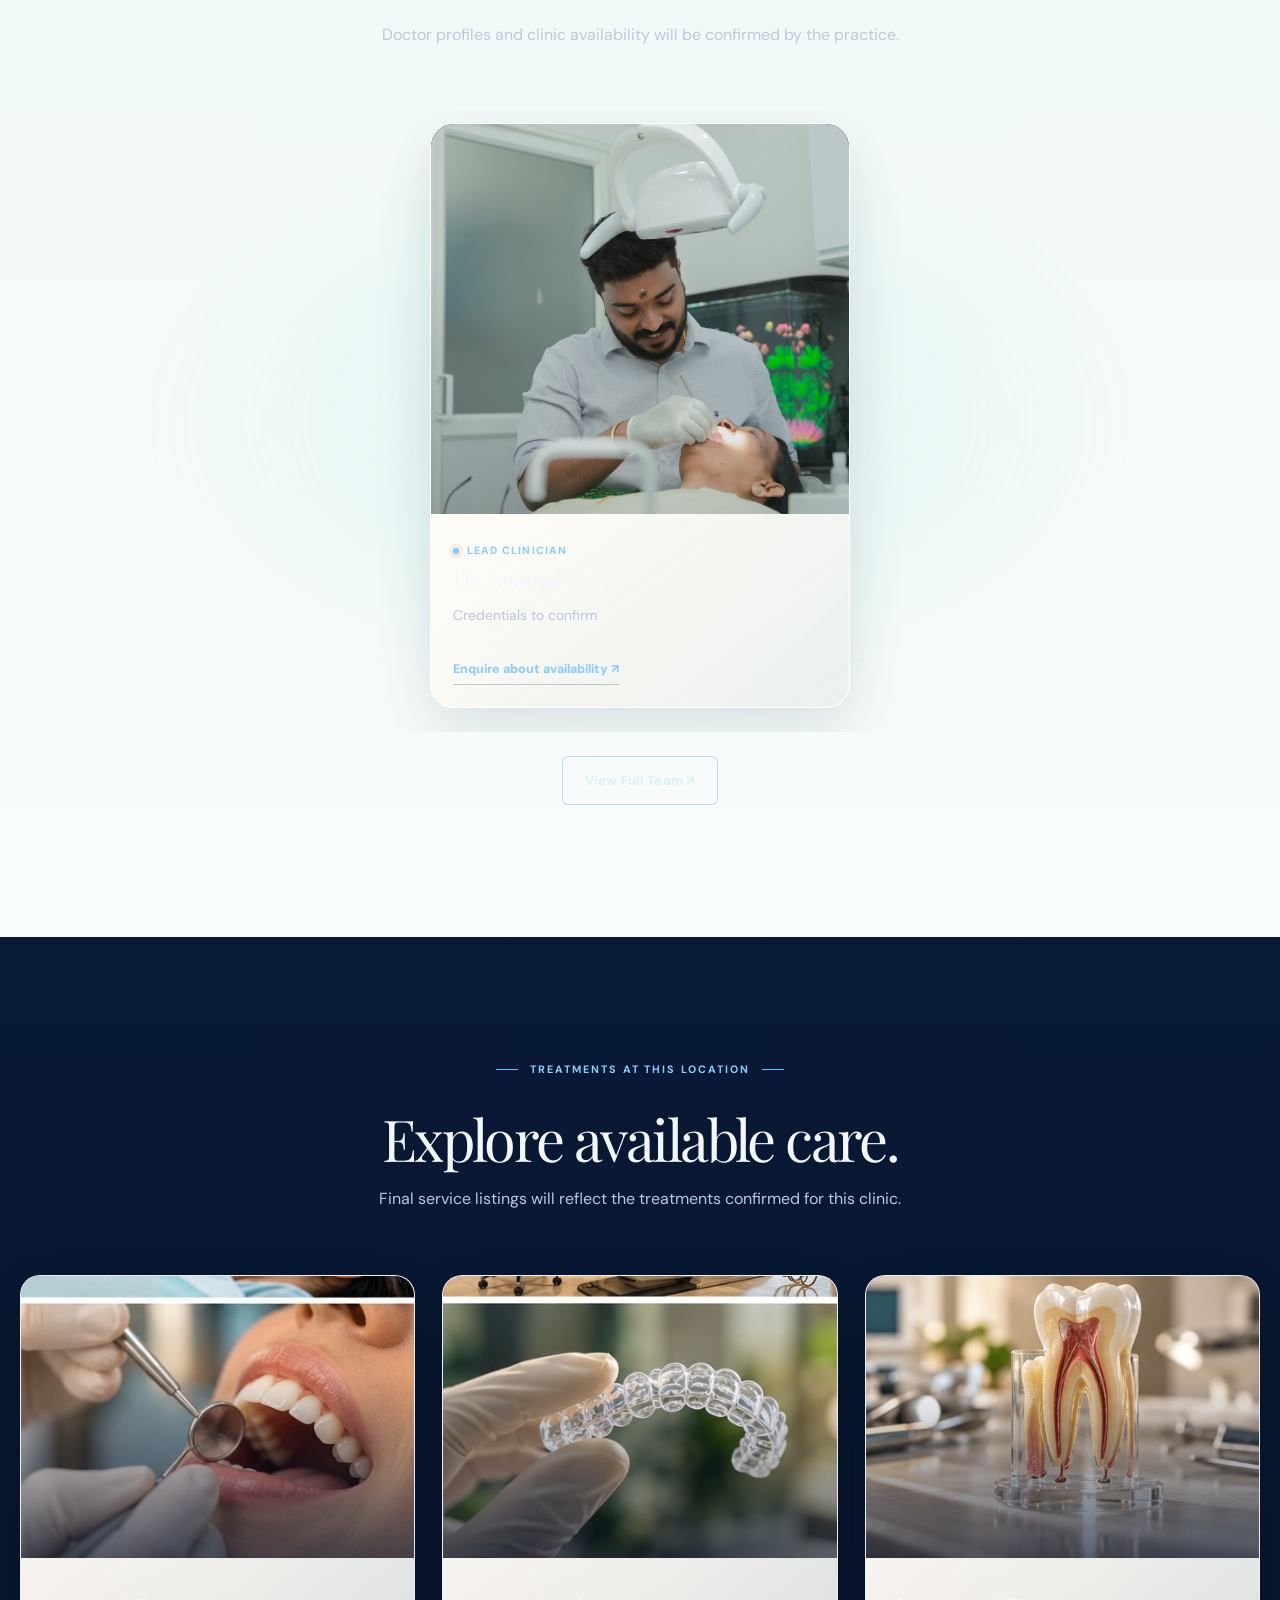
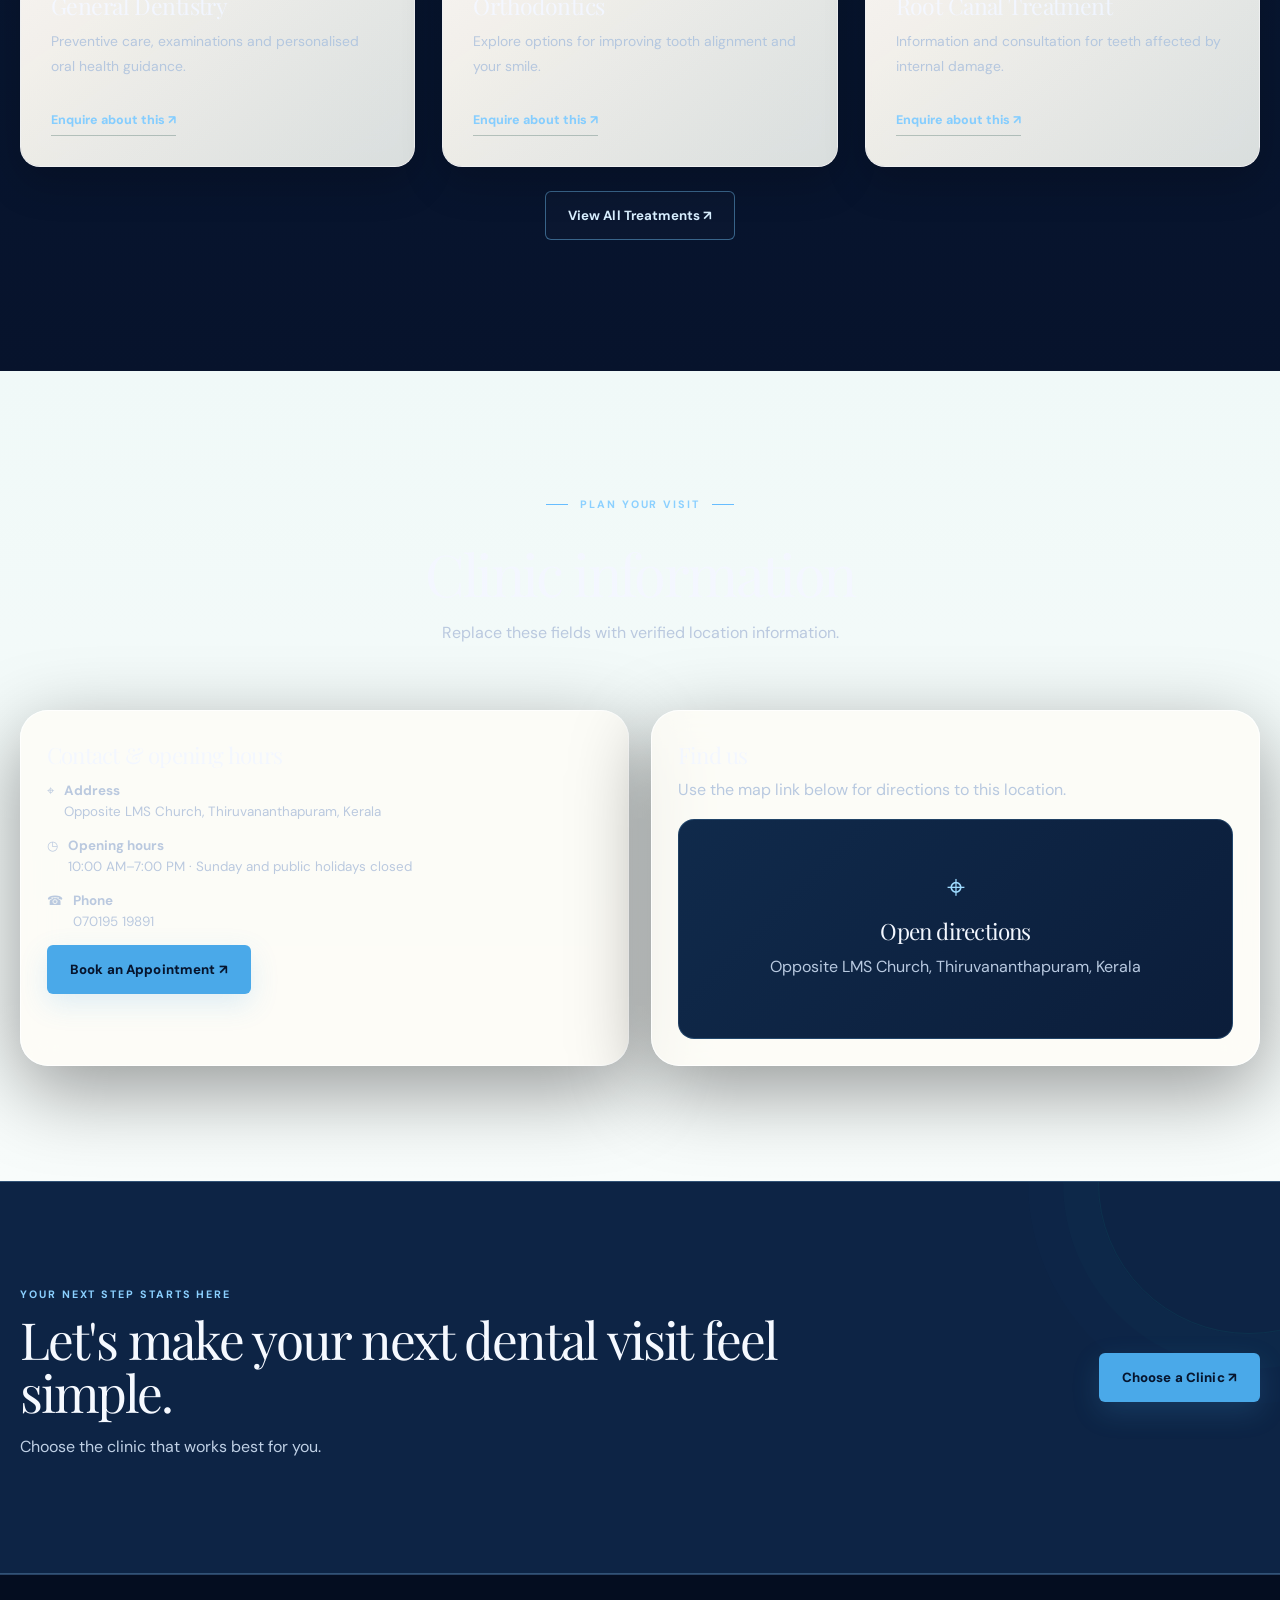
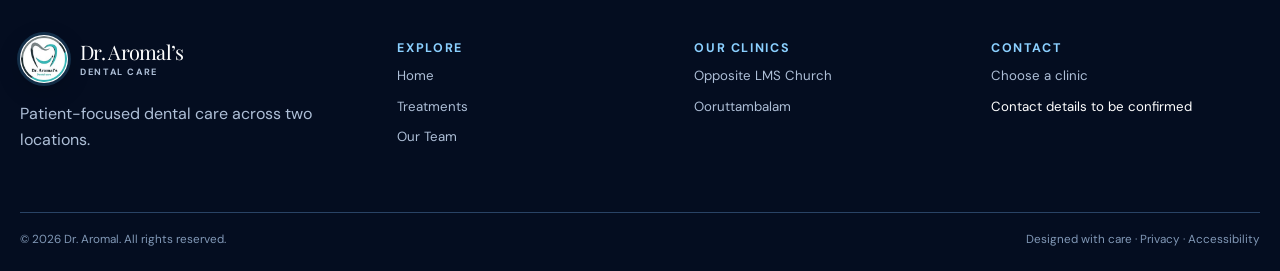
==== commit 8f715bcf: "Add files via upload" ====
--- a/clinic-one.html
+++ b/clinic-one.html
@@ -1 +1 @@
-<!doctype html><html lang="en"><head><meta charset="utf-8"><meta name="viewport" content="width=device-width,initial-scale=1"><meta name="description" content="Premium dental care with Dr. Aromal across two clinic locations."><title>Opposite LMS Church | Dr. Aromal</title><link rel="icon" href="assets/icons/favicon.svg" type="image/svg+xml"><link rel="stylesheet" href="css/style.css"><link rel="stylesheet" href="css/animations.css"><link rel="stylesheet" href="css/reference-redesign.css"></head><body><div class="topbar">Thoughtful dental care across two convenient locations</div><header class="header"><div class="container nav"><a class="brand" href="index.html"><img class="brand-logo" src="assets/images/dr-aromal-logo.jpg" alt="Dr. Aromal’s Dental Care logo" width="52" height="52"><span><span class="brand-name">Dr. Aromal’s</span><span class="brand-sub">Dental Care</span></span></a><nav class="nav-links"><a class="" href="index.html">Home</a><a class="" href="treatments.html">Treatments</a><a class="" href="team.html">Our Team</a><a class="active" href="#clinics">Our Clinics</a><a class="" href="#contact">Contact</a></nav><div class="nav-actions"><button class="btn btn-primary btn-small" data-book>Book Appointment ↗</button><button class="menu-toggle" aria-label="Toggle navigation" aria-expanded="false">☰</button></div></div></header><main><section class="clinic-hero"><img class="clinic-hero-image" src="assets/images/clinic-exterior.webp" alt="Dr. Aromal’s Dental Care at Opposite LMS Church" width="1360" height="907"><div class="clinic-hero-content"><div class="container"><div class="breadcrumb" style="color:#ffffffb5"><a href="index.html">Home</a> / Our Clinics / Opposite LMS Church</div><span class="eyebrow">A convenient place for your care</span><h1>Opposite LMS Church</h1><p>Thoughtful dental care in a welcoming setting. Find clinic information, meet the team and enquire about an appointment.</p><button class="btn btn-light" data-book>Book at this clinic ↗</button></div></div></section><section class="section"><div class="container split"><div><span class="eyebrow">Welcome to Opposite LMS Church</span><h2>Care that feels considered, from the moment you arrive.</h2><p>This clinic’s introduction, facilities and patient experience will be personalised once approved photos and details are provided.</p><p>Explore clinicians and treatments available at this location, then contact the team to discuss your visit.</p><a class="btn btn-outline" href="team.html">Meet the team ↗</a></div><div class="image-panel"><img class="asset-photo" src="assets/images/clinic-exterior.webp" alt="Exterior of Dr. Aromal’s Dental Care clinic" loading="lazy" decoding="async" width="900" height="600"></div></div></section><section class="section" style="background:#f0f2ec"><div class="container"><div class="section-head"><span class="eyebrow">Your care team</span><h2>Meet the clinicians here.</h2><p>Doctor profiles and clinic availability will be confirmed by the practice.</p></div><div class="doctor-belt" data-doctor-belt tabindex="0" aria-label="Doctor profiles carousel"><div class="doctor-track"><article class="doctor-card reveal"><div class="doctor-photo"><img class="asset-photo" src="assets/images/dr-aromal-treating-patient.jpg" alt="Dr. Aromal providing dental care" loading="lazy" decoding="async" width="900" height="600"></div><div class="card-body"><span class="doctor-role">Lead clinician</span><h3>Dr. Aromal</h3><p>Credentials to confirm</p><a class="card-link" href="#contact">Enquire about availability ↗</a></div></article></div></div><p style="text-align:center;margin-top:24px"><a class="btn btn-outline" href="team.html">View Full Team ↗</a></p></div></section><section class="section"><div class="container"><div class="section-head"><span class="eyebrow">Treatments at this location</span><h2>Explore available care.</h2><p>Final service listings will reflect the treatments confirmed for this clinic.</p></div><div class="treatment-grid"><article class="treatment-card reveal"><div class="card-media"><img class="asset-photo" src="assets/images/general-dentistry-exam.jpg" alt="Illustrative general dentistry image" loading="lazy" decoding="async" width="900" height="600"></div><div class="card-body"><h3>General Dentistry</h3><p>Preventive care, examinations and personalised oral health guidance.</p><a class="card-link" href="#contact">Enquire about this ↗</a></div></article><article class="treatment-card reveal"><div class="card-media"><img class="asset-photo" src="assets/images/orthodontics-aligner.jpg" alt="Illustrative orthodontics image" loading="lazy" decoding="async" width="900" height="600"></div><div class="card-body"><h3>Orthodontics</h3><p>Explore options for improving tooth alignment and your smile.</p><a class="card-link" href="#contact">Enquire about this ↗</a></div></article><article class="treatment-card reveal"><div class="card-media"><img class="asset-photo" src="assets/images/root-canal-model.jpg" alt="Illustrative root canal treatment image" loading="lazy" decoding="async" width="900" height="600"></div><div class="card-body"><h3>Root Canal Treatment</h3><p>Information and consultation for teeth affected by internal damage.</p><a class="card-link" href="#contact">Enquire about this ↗</a></div></article></div><p style="text-align:center;margin-top:24px"><a class="btn btn-outline" href="treatments.html">View All Treatments ↗</a></p></div></section><section class="section" style="background:#edf1e9"><div class="container"><div class="section-head"><span class="eyebrow">Plan your visit</span><h2>Clinic information</h2><p>Replace these fields with verified location information.</p></div><div class="clinic-details"><div class="detail-card"><h3>Contact & opening hours</h3><div class="meta-line">⌖ <span><strong>Address</strong><br>Opposite LMS Church, Thiruvananthapuram, Kerala</span></div><div class="meta-line">◷ <span><strong>Opening hours</strong><br>10:00 AM–7:00 PM · Sunday and public holidays closed</span></div><div class="meta-line">☎ <span><strong>Phone</strong><br>070195 19891</span></div><button class="btn btn-primary" data-book>Book an Appointment ↗</button></div><div class="detail-card"><h3>Find us</h3><p>Use the map link below for directions to this location.</p><a class="map-placeholder map-link" href="https://www.google.com/maps/search/?api=1&query=Dr+Aromal%27s+Dental+Care+opposite+LMS+Church+Thiruvananthapuram+Kerala" target="_blank" rel="noopener"><div><span style="font-size:2rem">⌖</span><h3>Open directions</h3><p>Opposite LMS Church, Thiruvananthapuram, Kerala</p></div></a></div></div></div></section></main><section class="cta-band" id="contact"><div class="container cta-inner"><div><span class="eyebrow">Your next step starts here</span><h2>Let's make your next dental visit feel simple.</h2><p>Choose the clinic that works best for you.</p></div><button class="btn btn-primary" data-book>Choose a Clinic ↗</button></div></section><footer class="footer"><div class="container"><div class="footer-grid"><div><a class="brand" href="index.html"><img class="brand-logo" src="assets/images/dr-aromal-logo.jpg" alt="Dr. Aromal’s Dental Care logo" width="52" height="52"><span><span class="brand-name" style="color:white">Dr. Aromal’s</span><span class="brand-sub">Dental Care</span></span></a><p style="margin-top:18px">Patient-focused dental care across two locations.</p></div><div><h3>Explore</h3><div class="footer-links"><a href="index.html">Home</a><a href="treatments.html">Treatments</a><a href="team.html">Our Team</a></div></div><div><h3>Our Clinics</h3><div class="footer-links"><a href="clinic-one.html">Opposite LMS Church</a><a href="clinic-two.html">Ooruttambalam</a></div></div><div><h3>Contact</h3><div class="footer-links"><a href="#contact" data-book>Choose a clinic</a><span>Contact details to be confirmed</span></div></div></div><div class="footer-bottom"><span>© <span data-year></span> Dr. Aromal. All rights reserved.</span><span>Designed with care · Privacy · Accessibility</span></div></div></footer><button class="btn btn-primary floating-book" data-book>Book an Appointment ↗</button><div class="modal-backdrop" aria-hidden="true"><div class="booking-modal" role="dialog" aria-modal="true" aria-labelledby="booking-title"><button class="modal-close" aria-label="Close">×</button><span class="eyebrow">Appointment enquiry</span><h2 id="booking-title">Where would you like to visit?</h2><p>Select your preferred clinic so your enquiry goes to the right place.</p><div class="booking-options"><button class="booking-option" data-clinic-choice="one"><strong>Opposite LMS Church ↗</strong><span>Thiruvananthapuram · 070195 19891</span></button><button class="booking-option" data-clinic-choice="two"><strong>Opposite LMS Church ↗</strong><span>Thiruvananthapuram · 070195 19891</span></button></div><div class="booking-result"><p style="width:100%">Selected: <strong id="selected-clinic-label">Clinic</strong></p><button class="btn btn-primary" data-book-whatsapp>Continue on WhatsApp</button><button class="btn btn-outline" data-book-call>Call clinic</button></div><p class="empty-note">Appointments are confirmed directly with the clinic.</p></div></div><script src="js/config.js"></script><script src="js/main.js"></script><script>document.querySelectorAll("[data-year]").forEach(e=>e.textContent=new Date().getFullYear())</script></body></html>+<!doctype html><html lang="en"><head><meta charset="utf-8"><meta name="viewport" content="width=device-width,initial-scale=1"><meta name="description" content="Premium dental care with Dr. Aromal across two clinic locations."><title>Opposite LMS Church | Dr. Aromal</title><link rel="icon" href="assets/icons/favicon.svg" type="image/svg+xml"><link rel="stylesheet" href="css/style.css"><link rel="stylesheet" href="css/animations.css"><link rel="stylesheet" href="css/reference-redesign.css"><link rel="stylesheet" href="css/reference-match.css"></head><body><div class="topbar">Thoughtful dental care across two convenient locations</div><header class="header"><div class="container nav"><a class="brand" href="index.html"><img class="brand-logo" src="assets/images/dr-aromal-logo.jpg" alt="Dr. Aromal’s Dental Care logo" width="52" height="52"><span><span class="brand-name">Dr. Aromal’s</span><span class="brand-sub">Dental Care</span></span></a><nav class="nav-links"><a class="" href="index.html">Home</a><a class="" href="treatments.html">Treatments</a><a class="" href="team.html">Our Team</a><a class="active" href="#clinics">Our Clinics</a><a class="" href="#contact">Contact</a></nav><div class="nav-actions"><button class="btn btn-primary btn-small" data-book>Book Appointment ↗</button><button class="menu-toggle" aria-label="Toggle navigation" aria-expanded="false">☰</button></div></div></header><main><section class="clinic-hero"><img class="clinic-hero-image" src="assets/images/clinic-exterior.webp" alt="Dr. Aromal’s Dental Care at Opposite LMS Church" width="1360" height="907"><div class="clinic-hero-content"><div class="container"><div class="breadcrumb" style="color:#ffffffb5"><a href="index.html">Home</a> / Our Clinics / Opposite LMS Church</div><span class="eyebrow">A convenient place for your care</span><h1>Opposite LMS Church</h1><p>Thoughtful dental care in a welcoming setting. Find clinic information, meet the team and enquire about an appointment.</p><button class="btn btn-light" data-book>Book at this clinic ↗</button></div></div></section><section class="section"><div class="container split"><div><span class="eyebrow">Welcome to Opposite LMS Church</span><h2>Care that feels considered, from the moment you arrive.</h2><p>This clinic’s introduction, facilities and patient experience will be personalised once approved photos and details are provided.</p><p>Explore clinicians and treatments available at this location, then contact the team to discuss your visit.</p><a class="btn btn-outline" href="team.html">Meet the team ↗</a></div><div class="image-panel"><img class="asset-photo" src="assets/images/clinic-exterior.webp" alt="Exterior of Dr. Aromal’s Dental Care clinic" loading="lazy" decoding="async" width="900" height="600"></div></div></section><section class="section" style="background:#f0f2ec"><div class="container"><div class="section-head"><span class="eyebrow">Your care team</span><h2>Meet the clinicians here.</h2><p>Doctor profiles and clinic availability will be confirmed by the practice.</p></div><div class="doctor-belt" data-doctor-belt tabindex="0" aria-label="Doctor profiles carousel"><div class="doctor-track"><article class="doctor-card reveal"><div class="doctor-photo"><img class="asset-photo" src="assets/images/dr-aromal-treating-patient.jpg" alt="Dr. Aromal providing dental care" loading="lazy" decoding="async" width="900" height="600"></div><div class="card-body"><span class="doctor-role">Lead clinician</span><h3>Dr. Aromal</h3><p>Credentials to confirm</p><a class="card-link" href="#contact">Enquire about availability ↗</a></div></article></div></div><p style="text-align:center;margin-top:24px"><a class="btn btn-outline" href="team.html">View Full Team ↗</a></p></div></section><section class="section"><div class="container"><div class="section-head"><span class="eyebrow">Treatments at this location</span><h2>Explore available care.</h2><p>Final service listings will reflect the treatments confirmed for this clinic.</p></div><div class="treatment-grid"><article class="treatment-card reveal"><div class="card-media"><img class="asset-photo" src="assets/images/general-dentistry-exam.jpg" alt="Illustrative general dentistry image" loading="lazy" decoding="async" width="900" height="600"></div><div class="card-body"><h3>General Dentistry</h3><p>Preventive care, examinations and personalised oral health guidance.</p><a class="card-link" href="#contact">Enquire about this ↗</a></div></article><article class="treatment-card reveal"><div class="card-media"><img class="asset-photo" src="assets/images/orthodontics-aligner.jpg" alt="Illustrative orthodontics image" loading="lazy" decoding="async" width="900" height="600"></div><div class="card-body"><h3>Orthodontics</h3><p>Explore options for improving tooth alignment and your smile.</p><a class="card-link" href="#contact">Enquire about this ↗</a></div></article><article class="treatment-card reveal"><div class="card-media"><img class="asset-photo" src="assets/images/root-canal-model.jpg" alt="Illustrative root canal treatment image" loading="lazy" decoding="async" width="900" height="600"></div><div class="card-body"><h3>Root Canal Treatment</h3><p>Information and consultation for teeth affected by internal damage.</p><a class="card-link" href="#contact">Enquire about this ↗</a></div></article></div><p style="text-align:center;margin-top:24px"><a class="btn btn-outline" href="treatments.html">View All Treatments ↗</a></p></div></section><section class="section" style="background:#edf1e9"><div class="container"><div class="section-head"><span class="eyebrow">Plan your visit</span><h2>Clinic information</h2><p>Replace these fields with verified location information.</p></div><div class="clinic-details"><div class="detail-card"><h3>Contact & opening hours</h3><div class="meta-line">⌖ <span><strong>Address</strong><br>Opposite LMS Church, Thiruvananthapuram, Kerala</span></div><div class="meta-line">◷ <span><strong>Opening hours</strong><br>10:00 AM–7:00 PM · Sunday and public holidays closed</span></div><div class="meta-line">☎ <span><strong>Phone</strong><br>070195 19891</span></div><button class="btn btn-primary" data-book>Book an Appointment ↗</button></div><div class="detail-card"><h3>Find us</h3><p>Use the map link below for directions to this location.</p><a class="map-placeholder map-link" href="https://www.google.com/maps/search/?api=1&query=Dr+Aromal%27s+Dental+Care+opposite+LMS+Church+Thiruvananthapuram+Kerala" target="_blank" rel="noopener"><div><span style="font-size:2rem">⌖</span><h3>Open directions</h3><p>Opposite LMS Church, Thiruvananthapuram, Kerala</p></div></a></div></div></div></section></main><section class="cta-band" id="contact"><div class="container cta-inner"><div><span class="eyebrow">Your next step starts here</span><h2>Let's make your next dental visit feel simple.</h2><p>Choose the clinic that works best for you.</p></div><button class="btn btn-primary" data-book>Choose a Clinic ↗</button></div></section><footer class="footer"><div class="container"><div class="footer-grid"><div><a class="brand" href="index.html"><img class="brand-logo" src="assets/images/dr-aromal-logo.jpg" alt="Dr. Aromal’s Dental Care logo" width="52" height="52"><span><span class="brand-name" style="color:white">Dr. Aromal’s</span><span class="brand-sub">Dental Care</span></span></a><p style="margin-top:18px">Patient-focused dental care across two locations.</p></div><div><h3>Explore</h3><div class="footer-links"><a href="index.html">Home</a><a href="treatments.html">Treatments</a><a href="team.html">Our Team</a></div></div><div><h3>Our Clinics</h3><div class="footer-links"><a href="clinic-one.html">Opposite LMS Church</a><a href="clinic-two.html">Ooruttambalam</a></div></div><div><h3>Contact</h3><div class="footer-links"><a href="#contact" data-book>Choose a clinic</a><span>Contact details to be confirmed</span></div></div></div><div class="footer-bottom"><span>© <span data-year></span> Dr. Aromal. All rights reserved.</span><span>Designed with care · Privacy · Accessibility</span></div></div></footer><button class="btn btn-primary floating-book" data-book>Book an Appointment ↗</button><div class="modal-backdrop" aria-hidden="true"><div class="booking-modal" role="dialog" aria-modal="true" aria-labelledby="booking-title"><button class="modal-close" aria-label="Close">×</button><span class="eyebrow">Appointment enquiry</span><h2 id="booking-title">Where would you like to visit?</h2><p>Select your preferred clinic so your enquiry goes to the right place.</p><div class="booking-options"><button class="booking-option" data-clinic-choice="one"><strong>Opposite LMS Church ↗</strong><span>Thiruvananthapuram · 070195 19891</span></button><button class="booking-option" data-clinic-choice="two"><strong>Opposite LMS Church ↗</strong><span>Thiruvananthapuram · 070195 19891</span></button></div><div class="booking-result"><p style="width:100%">Selected: <strong id="selected-clinic-label">Clinic</strong></p><button class="btn btn-primary" data-book-whatsapp>Continue on WhatsApp</button><button class="btn btn-outline" data-book-call>Call clinic</button></div><p class="empty-note">Appointments are confirmed directly with the clinic.</p></div></div><script src="js/config.js"></script><script src="js/main.js"></script><script>document.querySelectorAll("[data-year]").forEach(e=>e.textContent=new Date().getFullYear())</script></body></html>
--- a/css/reference-match.css
+++ b/css/reference-match.css
@@ -0,0 +1,63 @@
+/* Reference-led recreation based on the supplied Total Dental LKN screen recording.
+   Original clinic content/assets retained. Clinical-blue theme. */
+:root{
+ --ink:#f3f7ff;--deep:#07132c;--navy:#081833;--green:#58b7f4;--green2:#8bd0ff;
+ --ivory:#07132c;--paper:#0d2142;--mint:#10284a;--gold:#83caff;--muted:#bac9df;--line:#294365;
+ --shadow:0 24px 70px rgba(0,0,0,.28);--radius:28px;--max:1240px;--accent-blue:#d5ecff;
+}
+html{background:#07132c;scroll-behavior:smooth;scroll-padding-top:90px;scrollbar-color:#3c79ac #07132c}
+body{background:#07132c;color:#f3f7ff;font-family:'DM Sans',Arial,sans-serif}
+body::before{content:"";position:fixed;inset:0;z-index:-1;pointer-events:none;background:radial-gradient(circle at 85% 8%,#12325a66,transparent 34%),radial-gradient(circle at 4% 56%,#102b4d45,transparent 28%)}
+::selection{background:#58b7f455;color:#fff}
+h1,h2,h3{color:#f4f7ff;font-family:'Playfair Display',Georgia,serif;letter-spacing:-.035em}
+h1{font-size:clamp(3rem,7vw,6.3rem);line-height:.98;font-weight:400}
+h2{font-size:clamp(2.1rem,4.5vw,4.2rem);line-height:1.02;font-weight:400}
+h3{font-weight:400}
+p{color:#bac9df}
+.topbar{background:#0b2041;color:#c6e7ff;border-bottom:1px solid #274365;text-align:center;letter-spacing:.13em;font-size:.65rem}
+.header{background:rgba(7,19,44,.84);border-bottom:1px solid #294365aa;box-shadow:0 10px 35px #0002;backdrop-filter:blur(22px);-webkit-backdrop-filter:blur(22px)}
+.header.is-scrolled{background:rgba(7,19,44,.96);box-shadow:0 14px 45px #0005}
+.nav{height:82px}.header.is-scrolled .nav{height:72px}
+.brand-logo{border-radius:50%;background:#fff;box-shadow:0 0 0 3px #58b7f433,0 7px 24px #0003}
+.brand-name{color:#f5f8ff!important}.brand-sub{color:#78c8ff;letter-spacing:.18em}
+.nav-links{gap:clamp(13px,2vw,27px);font-size:.79rem}.nav-links a{color:#c5d3e9}.nav-links a::after{background:#58b7f4;height:2px}.nav-links a:hover,.nav-links a.active{color:#8bd0ff}
+.menu-toggle{color:#eaf5ff;border-color:#416183;background:#0d2142}
+.btn{border-radius:6px;letter-spacing:.01em;padding:13px 22px;transition:transform .45s cubic-bezier(.2,.8,.2,1),background .35s,border-color .35s,box-shadow .45s}
+.btn-primary{background:#4aa9e9;color:#06152e;box-shadow:0 10px 28px #4aa9e92b;font-weight:800}.btn-primary:hover{background:#a2dcff;transform:translateY(-3px);box-shadow:0 18px 36px #4aa9e938}
+.btn-outline{border-color:#6ebcf177;color:#d9efff;background:#ffffff04}.btn-outline:hover{background:#58b7f41b;border-color:#8bd0ff;transform:translateY(-3px)}.btn-light{background:#f3f8ff;color:#0a1b36}
+.eyebrow{color:#8bd0ff;letter-spacing:.18em;font-size:.67rem}.hero{padding:clamp(45px,6vw,82px) 0 clamp(56px,8vw,105px);background:transparent;overflow:hidden}
+.hero::before{right:-150px;top:-200px;width:540px;height:540px;border-color:#5bb9f42a;box-shadow:0 0 0 55px #5bb9f40b,0 0 0 110px #5bb9f406}
+.hero-grid{grid-template-columns:minmax(0,.92fr) minmax(0,1.08fr);gap:clamp(25px,4vw,68px)}
+.hero-copy{max-width:640px}.hero-copy h1 em,h1 em,h2 em{color:#78c8ff;font-style:normal}.hero-copy>p{color:#bdcde2;line-height:1.85;max-width:500px}
+.hero-copy .eyebrow::before{background:#72c4ff}.hero-media{min-height:clamp(390px,47vw,660px);border-radius:22px 22px 22px 110px;box-shadow:0 30px 90px #0007;border:1px solid #80cfff25;background:#0c2446}
+.hero-video-overlay{background:linear-gradient(180deg,#06132b00 38%,#06132bc9 100%)}.hero-video-fallback{background:linear-gradient(140deg,#12365d,#07132c)}
+.hero-media::after{content:"DR. AROMAL'S DENTAL CARE";position:absolute;z-index:4;left:24px;bottom:23px;color:#e9f5ff;font-size:.65rem;letter-spacing:.2em;text-shadow:0 2px 14px #0009;pointer-events:none}
+.trust-strip{background:#0a1d3a;border-block:1px solid #294365}.trust-grid{padding:23px 0}.trust-item{color:#dbeaff;font-size:.78rem;letter-spacing:.02em}.trust-icon{border-color:#5ab8f477;color:#8bd0ff;background:#58b7f40b}
+.section{padding:clamp(72px,9vw,128px) 0;background:transparent;position:relative}.section:nth-of-type(even){background:linear-gradient(180deg,#091a36 0%,#07132c 100%)}
+.section-head{max-width:790px;margin-bottom:clamp(34px,5vw,62px)}.section-head .eyebrow:before,.section-head .eyebrow:after{background:#58b7f4}.section-head h2{margin-top:17px}.section-head p{line-height:1.85;color:#bac9df}
+.split{gap:clamp(30px,6vw,90px)}.image-panel{border-radius:22px 22px 22px 100px;background:#0d2444;box-shadow:0 25px 70px #0005;border:1px solid #3c6288}.image-panel img{transition:transform 1.2s cubic-bezier(.2,.7,.2,1)}
+.treatment-grid{gap:clamp(15px,2.1vw,27px)}
+.treatment-card,.doctor-card,.clinic-card{background:linear-gradient(145deg,#11294b,#0b1d3a 78%);border:1px solid #6dbdf42a;border-radius:20px;box-shadow:0 15px 42px #0003;overflow:hidden;transform:translateZ(0);transition:transform .65s cubic-bezier(.22,1,.36,1),box-shadow .65s,border-color .45s,background .45s}
+.treatment-card::before,.doctor-card::before,.clinic-card::before{content:"";position:absolute;inset:0;pointer-events:none;z-index:2;border-radius:inherit;background:linear-gradient(135deg,#d5edff12,transparent 45%,#58b7f41a);opacity:.75;transition:opacity .5s}
+.treatment-card:hover,.doctor-card:hover,.clinic-card:hover{transform:translateY(-8px);box-shadow:0 28px 72px #0006;border-color:#73c4ff8a;background:#10294d}
+.card-media{height:clamp(200px,22vw,300px);background:#10294b;position:relative;overflow:hidden}.card-media::after{content:"";position:absolute;inset:35% 0 0;background:linear-gradient(transparent,#06132bd9);pointer-events:none;opacity:.8}
+.card-media .asset-photo{width:100%;height:100%;object-fit:cover;transition:transform 1.15s cubic-bezier(.2,.7,.2,1),filter .7s}.treatment-card:hover .card-media .asset-photo,.clinic-card:hover .card-media .asset-photo{transform:scale(1.075);filter:saturate(1.08) contrast(1.02)}
+.card-body{padding:clamp(20px,2.4vw,30px)}.card-body h3{font-size:clamp(1.25rem,1.8vw,1.7rem)}.card-body p{font-size:.87rem;line-height:1.8;color:#b7c8df}.card-link{color:#86ceff;font-size:.78rem;font-weight:800;gap:10px;transition:gap .35s,color .35s}.card-link:hover{gap:16px;color:#c0e7ff}
+.why-section{background:#0c2142!important;color:#fff;overflow:hidden;border-block:1px solid #294365}.why-section::before{border-color:#6ebcf42b;box-shadow:0 0 0 55px #58b7f40b,0 0 0 110px #58b7f406}.why-section h2,.why-section h3{color:#f4f8ff}.why-section .eyebrow{color:#8bd0ff}.why-section p{color:#b7c8df}.why-card{border:1px solid #82c9fa27;background:linear-gradient(145deg,#ffffff0b,#ffffff03);backdrop-filter:blur(14px);border-radius:16px;transition:transform .55s cubic-bezier(.2,.8,.2,1),background .45s,border-color .45s}.why-card::after{background:#70c2ff}.why-card:hover{transform:translateY(-7px);background:#ffffff12;border-color:#78c5ff66}
+.clinic-grid{gap:clamp(18px,2.5vw,30px)}.clinic-card .card-media{height:clamp(230px,28vw,360px)}.doctor-grid{gap:20px}.doctor-photo{height:clamp(270px,32vw,390px);background:#10294b}.doctor-photo img{width:100%;height:100%;object-fit:cover;transition:transform 1.1s cubic-bezier(.2,.7,.2,1)}.doctor-card:hover .doctor-photo img{transform:scale(1.06)}.doctor-role{color:#85ccff;font-size:.66rem;letter-spacing:.15em;text-transform:uppercase}.doctor-carousel-controls{gap:18px}.doctor-carousel-arrow{width:46px;height:46px;border:1px solid #6ebcf477;background:#0e2445;color:#9dd9ff;transition:background .35s,transform .35s}.doctor-carousel-arrow:hover{background:#4aa9e9;color:#07132c;transform:scale(1.06)}.doctor-carousel-dot{background:#3c5879}.doctor-carousel-dot.active{background:#75c6ff}
+.clinic-filter{gap:10px}.filter-btn{border-color:#42658b;background:#0d2142;color:#bcd3eb}.filter-btn:hover,.filter-btn.active{background:#4aa9e9;border-color:#4aa9e9;color:#06152e;box-shadow:0 9px 24px #4aa9e92b}
+.page-hero{background:radial-gradient(ellipse at 80% 0%,#163961 0,transparent 43%),linear-gradient(135deg,#091a36,#07132c 72%);padding:clamp(70px,8vw,110px) 0 clamp(50px,6vw,76px)}.page-hero::after{border-color:#58b7f42a;box-shadow:0 0 0 40px #58b7f40a,0 0 0 80px #58b7f406}.page-hero h1{max-width:950px}.page-hero p{color:#bac9df;line-height:1.85}
+.clinic-hero{background:#0b2041}.clinic-hero-image{filter:saturate(.82) contrast(1.04)}.clinic-hero-content{background:linear-gradient(0deg,#06132bf2 0%,#06132b85 50%,transparent 100%)}.clinic-hero-content h1,.clinic-hero-content .eyebrow{color:#f3f8ff}.clinic-hero-content p{color:#d1e0f2}
+.detail-card,.booking-modal,.booking-option{background:linear-gradient(145deg,#11294b,#0a1b37);border:1px solid #6ebcf43a;color:#f3f7ff;box-shadow:0 24px 80px #0006}.detail-card h3,.booking-modal h2{color:#f3f7ff}.detail-card p,.booking-modal p,.booking-option span{color:#b8c9e0}.booking-option{transition:transform .35s,border-color .35s,background .35s}.booking-option:hover{border-color:#79c8ff;background:#17375f;transform:translateY(-3px)}.booking-option strong{color:#eaf5ff}.modal-backdrop{background:#020916c9;backdrop-filter:blur(12px)}.modal-close{color:#e8f5ff;border-color:#42658b;background:#0d2142}.empty-note{color:#9eb5d2}
+.cta-band{background:#0d2445;border-block:1px solid #315276;padding:clamp(55px,7vw,90px) 0}.cta-inner h2{color:#f5f9ff}.cta-inner p{color:#bfd0e5}.footer{background:#040d20;border-top:1px solid #294365;padding:60px 0 22px}.footer h3{color:#8bd0ff}.footer .brand-name{color:#f5f8ff}.footer .brand-sub,.footer p,.footer a{color:#aebfd7}.footer-bottom{border-color:#294365;color:#8198b6}.floating-book{box-shadow:0 14px 40px #0006}
+.care-film-break{position:relative;isolation:isolate;min-height:clamp(430px,62vw,720px);display:flex;align-items:center;overflow:hidden;background:#07132c}.care-film-video{position:absolute;inset:0;width:100%;height:100%;object-fit:cover;z-index:-2;filter:saturate(.8)}.care-film-shade{position:absolute;inset:0;z-index:-1;background:linear-gradient(90deg,#06132be8,#06132b77 55%,#06132b35),linear-gradient(0deg,#06132b99,transparent 60%)}.care-film-content{padding:100px 0}.care-film-content h2{max-width:800px}.care-film-content p{color:#d0deee}
+.rating-card{background:#0d2142;border:1px solid #6ebcf433;color:#edf6ff;border-radius:15px;transition:transform .45s,border-color .45s,background .45s}.rating-card:hover{transform:translateY(-5px);border-color:#73c4ff88;background:#122b4f}.rating-card strong,.rating-card span,.rating-card em{color:#e3f3ff}.rating-card .rating-stars{color:#8bd0ff}.source-note{color:#91a8c4}
+.map-placeholder{background:linear-gradient(135deg,#102a4b,#0b1d3a);color:#9edbff;border:1px solid #6ebcf433}
+/* Reference-like roll-up reveals and staggered cards. */
+.reveal{opacity:0;transform:translate3d(0,34px,0);transition:opacity .85s cubic-bezier(.22,1,.36,1),transform .95s cubic-bezier(.22,1,.36,1);transition-delay:var(--reveal-delay,0ms)}
+.reveal.visible,.reveal.is-visible{opacity:1;transform:translate3d(0,0,0)}
+.treatment-grid .reveal:nth-child(3n+2),.clinic-grid .reveal:nth-child(2n+2),.why-grid .reveal:nth-child(2n+2){--reveal-delay:100ms}.treatment-grid .reveal:nth-child(3n+3),.why-grid .reveal:nth-child(4n){--reveal-delay:180ms}
+.section-head .eyebrow{display:inline-flex;align-items:center;gap:12px}.section-head .eyebrow::before,.section-head .eyebrow::after{content:"";height:1px;width:22px;background:#67bdff}
+@media(max-width:900px){.hero-grid{grid-template-columns:1fr;gap:30px}.hero-copy{max-width:760px}.hero-media{min-height:clamp(330px,70vw,530px);border-radius:20px 20px 20px 70px}.hero-copy h1{max-width:760px}.trust-grid{grid-template-columns:repeat(2,1fr)}.why-grid{grid-template-columns:repeat(2,1fr)}.doctor-grid{grid-template-columns:repeat(2,1fr)}.footer-grid{grid-template-columns:repeat(2,1fr)}}
+@media(max-width:700px){.container{width:min(var(--max),calc(100% - 32px))}.nav{height:70px}.brand-logo{width:42px;height:42px}.brand-name{font-size:1.08rem}.brand-sub{font-size:.52rem}.nav-links{background:#081833;border:1px solid #294365;box-shadow:0 22px 50px #0008}.nav-links a{color:#d7e6f8}.hero{padding-top:44px}.hero-copy h1{font-size:clamp(2.75rem,12vw,4.2rem)}.hero-media{min-height:430px;border-radius:18px 18px 18px 58px}.section{padding:72px 0}.section-head{text-align:left}.treatment-grid{grid-template-columns:1fr}.card-media{height:250px}.clinic-grid{grid-template-columns:1fr}.clinic-card .card-media{height:260px}.doctor-grid{grid-template-columns:1fr}.doctor-photo{height:330px}.why-grid{grid-template-columns:1fr}.clinic-details{grid-template-columns:1fr}.cta-inner{align-items:flex-start;flex-direction:column}.footer-grid{grid-template-columns:1fr 1fr;gap:25px}.footer-bottom{flex-direction:column}.booking-options{grid-template-columns:1fr}.care-film-content{padding:75px 0}.care-film-break{min-height:500px}.trust-grid{gap:13px}.trust-item{font-size:.73rem}.trust-icon{width:34px;height:34px}}
+@media(prefers-reduced-motion:reduce){html{scroll-behavior:auto}.reveal{opacity:1;transform:none;transition:none}.treatment-card,.doctor-card,.clinic-card,.card-media img,.btn{transition:none!important}.care-film-video{display:none}}
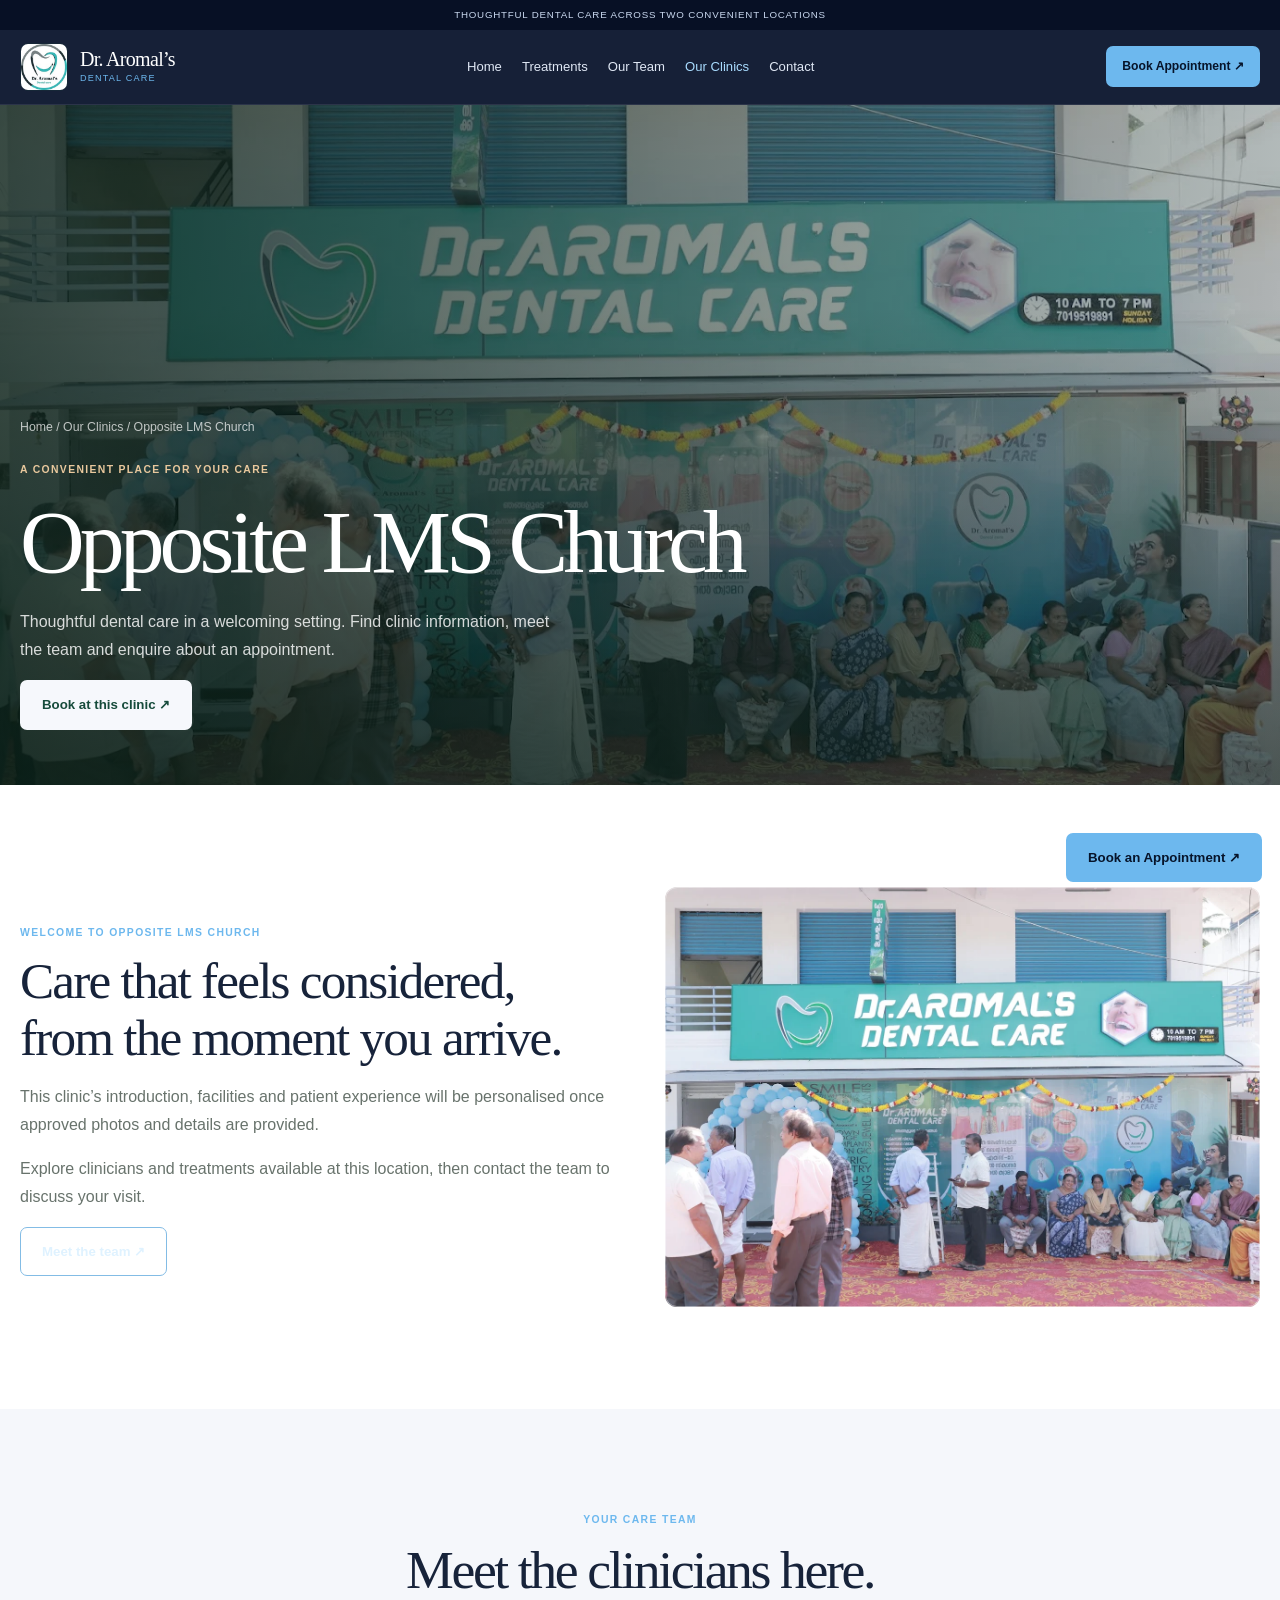
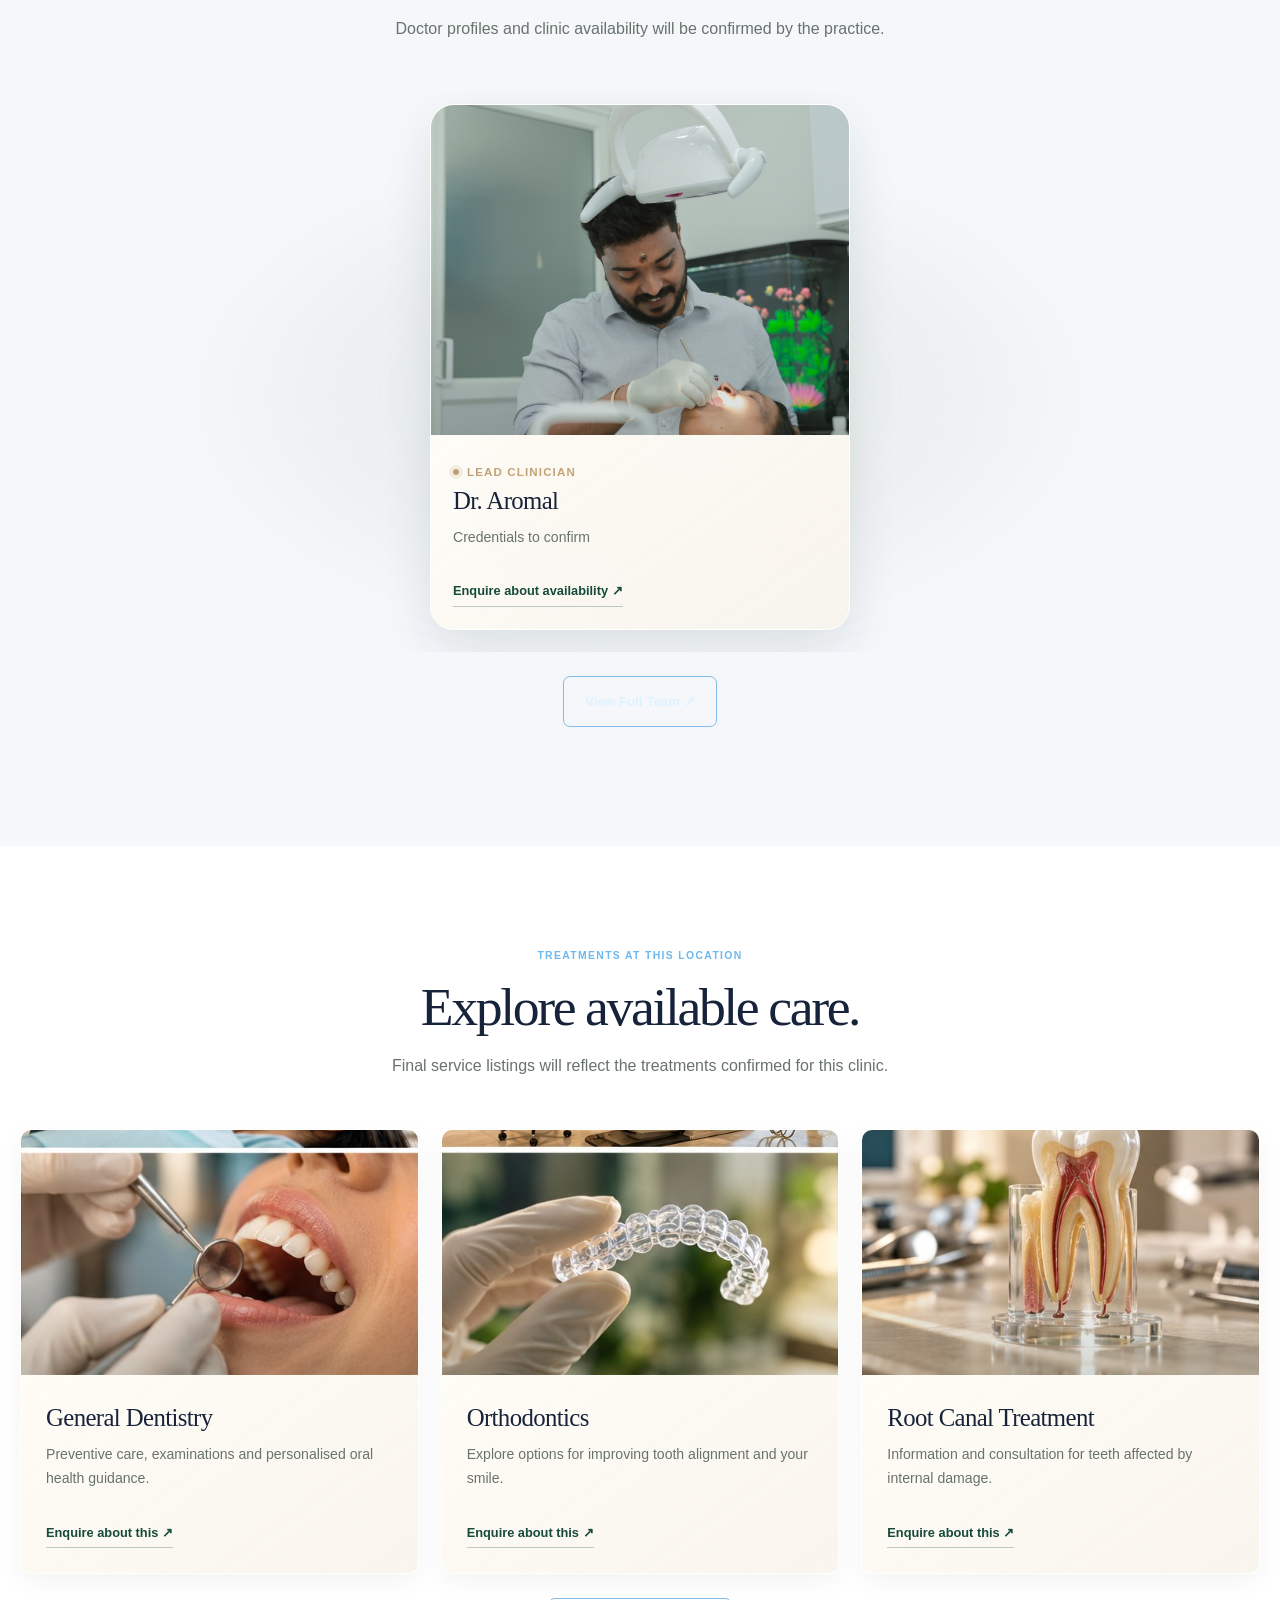
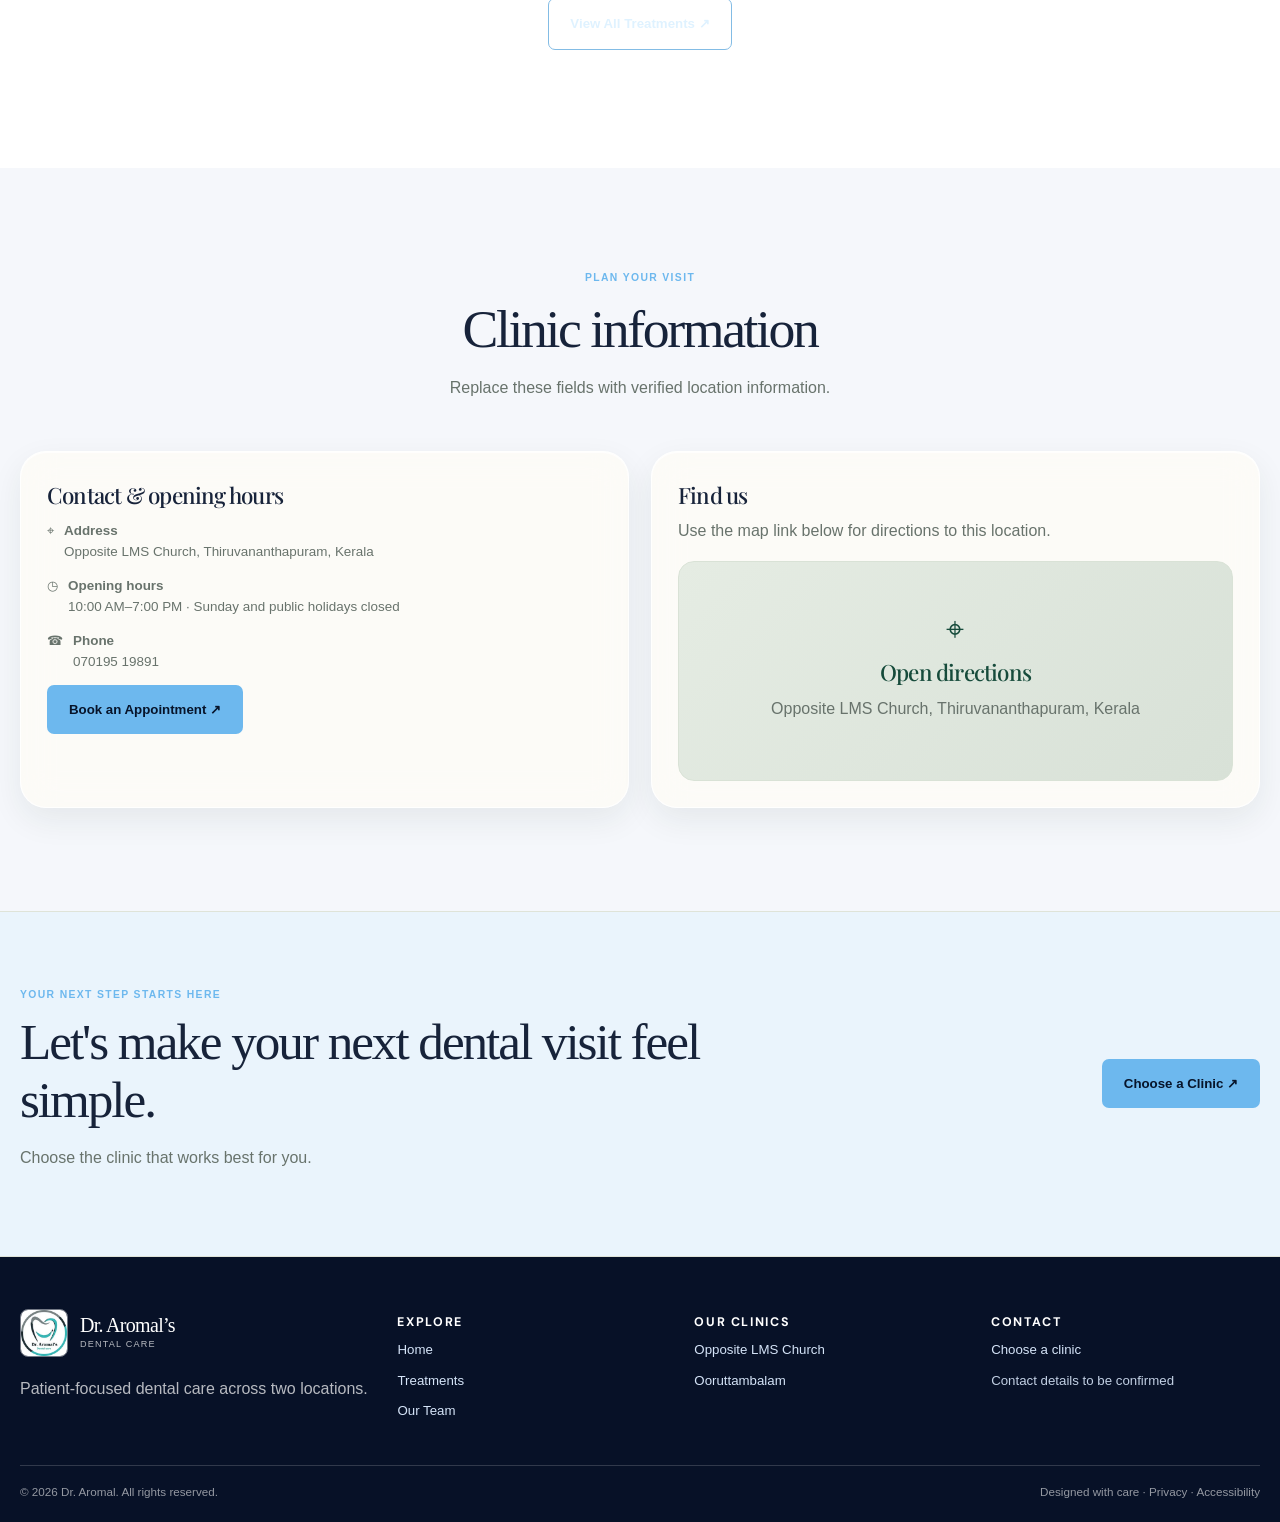
==== commit d151576c: "Add files via upload" ====
--- a/clinic-one.html
+++ b/clinic-one.html
@@ -1 +1 @@
-<!doctype html><html lang="en"><head><meta charset="utf-8"><meta name="viewport" content="width=device-width,initial-scale=1"><meta name="description" content="Premium dental care with Dr. Aromal across two clinic locations."><title>Opposite LMS Church | Dr. Aromal</title><link rel="icon" href="assets/icons/favicon.svg" type="image/svg+xml"><link rel="stylesheet" href="css/style.css"><link rel="stylesheet" href="css/animations.css"><link rel="stylesheet" href="css/reference-redesign.css"><link rel="stylesheet" href="css/reference-match.css"></head><body><div class="topbar">Thoughtful dental care across two convenient locations</div><header class="header"><div class="container nav"><a class="brand" href="index.html"><img class="brand-logo" src="assets/images/dr-aromal-logo.jpg" alt="Dr. Aromal’s Dental Care logo" width="52" height="52"><span><span class="brand-name">Dr. Aromal’s</span><span class="brand-sub">Dental Care</span></span></a><nav class="nav-links"><a class="" href="index.html">Home</a><a class="" href="treatments.html">Treatments</a><a class="" href="team.html">Our Team</a><a class="active" href="#clinics">Our Clinics</a><a class="" href="#contact">Contact</a></nav><div class="nav-actions"><button class="btn btn-primary btn-small" data-book>Book Appointment ↗</button><button class="menu-toggle" aria-label="Toggle navigation" aria-expanded="false">☰</button></div></div></header><main><section class="clinic-hero"><img class="clinic-hero-image" src="assets/images/clinic-exterior.webp" alt="Dr. Aromal’s Dental Care at Opposite LMS Church" width="1360" height="907"><div class="clinic-hero-content"><div class="container"><div class="breadcrumb" style="color:#ffffffb5"><a href="index.html">Home</a> / Our Clinics / Opposite LMS Church</div><span class="eyebrow">A convenient place for your care</span><h1>Opposite LMS Church</h1><p>Thoughtful dental care in a welcoming setting. Find clinic information, meet the team and enquire about an appointment.</p><button class="btn btn-light" data-book>Book at this clinic ↗</button></div></div></section><section class="section"><div class="container split"><div><span class="eyebrow">Welcome to Opposite LMS Church</span><h2>Care that feels considered, from the moment you arrive.</h2><p>This clinic’s introduction, facilities and patient experience will be personalised once approved photos and details are provided.</p><p>Explore clinicians and treatments available at this location, then contact the team to discuss your visit.</p><a class="btn btn-outline" href="team.html">Meet the team ↗</a></div><div class="image-panel"><img class="asset-photo" src="assets/images/clinic-exterior.webp" alt="Exterior of Dr. Aromal’s Dental Care clinic" loading="lazy" decoding="async" width="900" height="600"></div></div></section><section class="section" style="background:#f0f2ec"><div class="container"><div class="section-head"><span class="eyebrow">Your care team</span><h2>Meet the clinicians here.</h2><p>Doctor profiles and clinic availability will be confirmed by the practice.</p></div><div class="doctor-belt" data-doctor-belt tabindex="0" aria-label="Doctor profiles carousel"><div class="doctor-track"><article class="doctor-card reveal"><div class="doctor-photo"><img class="asset-photo" src="assets/images/dr-aromal-treating-patient.jpg" alt="Dr. Aromal providing dental care" loading="lazy" decoding="async" width="900" height="600"></div><div class="card-body"><span class="doctor-role">Lead clinician</span><h3>Dr. Aromal</h3><p>Credentials to confirm</p><a class="card-link" href="#contact">Enquire about availability ↗</a></div></article></div></div><p style="text-align:center;margin-top:24px"><a class="btn btn-outline" href="team.html">View Full Team ↗</a></p></div></section><section class="section"><div class="container"><div class="section-head"><span class="eyebrow">Treatments at this location</span><h2>Explore available care.</h2><p>Final service listings will reflect the treatments confirmed for this clinic.</p></div><div class="treatment-grid"><article class="treatment-card reveal"><div class="card-media"><img class="asset-photo" src="assets/images/general-dentistry-exam.jpg" alt="Illustrative general dentistry image" loading="lazy" decoding="async" width="900" height="600"></div><div class="card-body"><h3>General Dentistry</h3><p>Preventive care, examinations and personalised oral health guidance.</p><a class="card-link" href="#contact">Enquire about this ↗</a></div></article><article class="treatment-card reveal"><div class="card-media"><img class="asset-photo" src="assets/images/orthodontics-aligner.jpg" alt="Illustrative orthodontics image" loading="lazy" decoding="async" width="900" height="600"></div><div class="card-body"><h3>Orthodontics</h3><p>Explore options for improving tooth alignment and your smile.</p><a class="card-link" href="#contact">Enquire about this ↗</a></div></article><article class="treatment-card reveal"><div class="card-media"><img class="asset-photo" src="assets/images/root-canal-model.jpg" alt="Illustrative root canal treatment image" loading="lazy" decoding="async" width="900" height="600"></div><div class="card-body"><h3>Root Canal Treatment</h3><p>Information and consultation for teeth affected by internal damage.</p><a class="card-link" href="#contact">Enquire about this ↗</a></div></article></div><p style="text-align:center;margin-top:24px"><a class="btn btn-outline" href="treatments.html">View All Treatments ↗</a></p></div></section><section class="section" style="background:#edf1e9"><div class="container"><div class="section-head"><span class="eyebrow">Plan your visit</span><h2>Clinic information</h2><p>Replace these fields with verified location information.</p></div><div class="clinic-details"><div class="detail-card"><h3>Contact & opening hours</h3><div class="meta-line">⌖ <span><strong>Address</strong><br>Opposite LMS Church, Thiruvananthapuram, Kerala</span></div><div class="meta-line">◷ <span><strong>Opening hours</strong><br>10:00 AM–7:00 PM · Sunday and public holidays closed</span></div><div class="meta-line">☎ <span><strong>Phone</strong><br>070195 19891</span></div><button class="btn btn-primary" data-book>Book an Appointment ↗</button></div><div class="detail-card"><h3>Find us</h3><p>Use the map link below for directions to this location.</p><a class="map-placeholder map-link" href="https://www.google.com/maps/search/?api=1&query=Dr+Aromal%27s+Dental+Care+opposite+LMS+Church+Thiruvananthapuram+Kerala" target="_blank" rel="noopener"><div><span style="font-size:2rem">⌖</span><h3>Open directions</h3><p>Opposite LMS Church, Thiruvananthapuram, Kerala</p></div></a></div></div></div></section></main><section class="cta-band" id="contact"><div class="container cta-inner"><div><span class="eyebrow">Your next step starts here</span><h2>Let's make your next dental visit feel simple.</h2><p>Choose the clinic that works best for you.</p></div><button class="btn btn-primary" data-book>Choose a Clinic ↗</button></div></section><footer class="footer"><div class="container"><div class="footer-grid"><div><a class="brand" href="index.html"><img class="brand-logo" src="assets/images/dr-aromal-logo.jpg" alt="Dr. Aromal’s Dental Care logo" width="52" height="52"><span><span class="brand-name" style="color:white">Dr. Aromal’s</span><span class="brand-sub">Dental Care</span></span></a><p style="margin-top:18px">Patient-focused dental care across two locations.</p></div><div><h3>Explore</h3><div class="footer-links"><a href="index.html">Home</a><a href="treatments.html">Treatments</a><a href="team.html">Our Team</a></div></div><div><h3>Our Clinics</h3><div class="footer-links"><a href="clinic-one.html">Opposite LMS Church</a><a href="clinic-two.html">Ooruttambalam</a></div></div><div><h3>Contact</h3><div class="footer-links"><a href="#contact" data-book>Choose a clinic</a><span>Contact details to be confirmed</span></div></div></div><div class="footer-bottom"><span>© <span data-year></span> Dr. Aromal. All rights reserved.</span><span>Designed with care · Privacy · Accessibility</span></div></div></footer><button class="btn btn-primary floating-book" data-book>Book an Appointment ↗</button><div class="modal-backdrop" aria-hidden="true"><div class="booking-modal" role="dialog" aria-modal="true" aria-labelledby="booking-title"><button class="modal-close" aria-label="Close">×</button><span class="eyebrow">Appointment enquiry</span><h2 id="booking-title">Where would you like to visit?</h2><p>Select your preferred clinic so your enquiry goes to the right place.</p><div class="booking-options"><button class="booking-option" data-clinic-choice="one"><strong>Opposite LMS Church ↗</strong><span>Thiruvananthapuram · 070195 19891</span></button><button class="booking-option" data-clinic-choice="two"><strong>Opposite LMS Church ↗</strong><span>Thiruvananthapuram · 070195 19891</span></button></div><div class="booking-result"><p style="width:100%">Selected: <strong id="selected-clinic-label">Clinic</strong></p><button class="btn btn-primary" data-book-whatsapp>Continue on WhatsApp</button><button class="btn btn-outline" data-book-call>Call clinic</button></div><p class="empty-note">Appointments are confirmed directly with the clinic.</p></div></div><script src="js/config.js"></script><script src="js/main.js"></script><script>document.querySelectorAll("[data-year]").forEach(e=>e.textContent=new Date().getFullYear())</script></body></html>+<!doctype html><html lang="en"><head><meta charset="utf-8"><meta name="viewport" content="width=device-width,initial-scale=1"><meta name="description" content="Premium dental care with Dr. Aromal across two clinic locations."><title>Opposite LMS Church | Dr. Aromal</title><link rel="icon" href="assets/icons/favicon.svg" type="image/svg+xml"><link rel="stylesheet" href="css/style.css"><link rel="stylesheet" href="css/animations.css"><link rel="stylesheet" href="css/reference-redesign.css"></head><body><div class="topbar">Thoughtful dental care across two convenient locations</div><header class="header"><div class="container nav"><a class="brand" href="index.html"><img class="brand-logo" src="assets/images/dr-aromal-logo.jpg" alt="Dr. Aromal’s Dental Care logo" width="52" height="52"><span><span class="brand-name">Dr. Aromal’s</span><span class="brand-sub">Dental Care</span></span></a><nav class="nav-links"><a class="" href="index.html">Home</a><a class="" href="treatments.html">Treatments</a><a class="" href="team.html">Our Team</a><a class="active" href="#clinics">Our Clinics</a><a class="" href="#contact">Contact</a></nav><div class="nav-actions"><button class="btn btn-primary btn-small" data-book>Book Appointment ↗</button><button class="menu-toggle" aria-label="Toggle navigation" aria-expanded="false">☰</button></div></div></header><main><section class="clinic-hero"><img class="clinic-hero-image" src="assets/images/clinic-exterior.webp" alt="Dr. Aromal’s Dental Care at Opposite LMS Church" width="1360" height="907"><div class="clinic-hero-content"><div class="container"><div class="breadcrumb" style="color:#ffffffb5"><a href="index.html">Home</a> / Our Clinics / Opposite LMS Church</div><span class="eyebrow">A convenient place for your care</span><h1>Opposite LMS Church</h1><p>Thoughtful dental care in a welcoming setting. Find clinic information, meet the team and enquire about an appointment.</p><button class="btn btn-light" data-book>Book at this clinic ↗</button></div></div></section><section class="section"><div class="container split"><div><span class="eyebrow">Welcome to Opposite LMS Church</span><h2>Care that feels considered, from the moment you arrive.</h2><p>This clinic’s introduction, facilities and patient experience will be personalised once approved photos and details are provided.</p><p>Explore clinicians and treatments available at this location, then contact the team to discuss your visit.</p><a class="btn btn-outline" href="team.html">Meet the team ↗</a></div><div class="image-panel"><img class="asset-photo" src="assets/images/clinic-exterior.webp" alt="Exterior of Dr. Aromal’s Dental Care clinic" loading="lazy" decoding="async" width="900" height="600"></div></div></section><section class="section" style="background:#f0f2ec"><div class="container"><div class="section-head"><span class="eyebrow">Your care team</span><h2>Meet the clinicians here.</h2><p>Doctor profiles and clinic availability will be confirmed by the practice.</p></div><div class="doctor-belt" data-doctor-belt tabindex="0" aria-label="Doctor profiles carousel"><div class="doctor-track"><article class="doctor-card reveal"><div class="doctor-photo"><img class="asset-photo" src="assets/images/dr-aromal-treating-patient.jpg" alt="Dr. Aromal providing dental care" loading="lazy" decoding="async" width="900" height="600"></div><div class="card-body"><span class="doctor-role">Lead clinician</span><h3>Dr. Aromal</h3><p>Credentials to confirm</p><a class="card-link" href="#contact">Enquire about availability ↗</a></div></article></div></div><p style="text-align:center;margin-top:24px"><a class="btn btn-outline" href="team.html">View Full Team ↗</a></p></div></section><section class="section"><div class="container"><div class="section-head"><span class="eyebrow">Treatments at this location</span><h2>Explore available care.</h2><p>Final service listings will reflect the treatments confirmed for this clinic.</p></div><div class="treatment-grid"><article class="treatment-card reveal"><div class="card-media"><img class="asset-photo" src="assets/images/general-dentistry-exam.jpg" alt="Illustrative general dentistry image" loading="lazy" decoding="async" width="900" height="600"></div><div class="card-body"><h3>General Dentistry</h3><p>Preventive care, examinations and personalised oral health guidance.</p><a class="card-link" href="#contact">Enquire about this ↗</a></div></article><article class="treatment-card reveal"><div class="card-media"><img class="asset-photo" src="assets/images/orthodontics-aligner.jpg" alt="Illustrative orthodontics image" loading="lazy" decoding="async" width="900" height="600"></div><div class="card-body"><h3>Orthodontics</h3><p>Explore options for improving tooth alignment and your smile.</p><a class="card-link" href="#contact">Enquire about this ↗</a></div></article><article class="treatment-card reveal"><div class="card-media"><img class="asset-photo" src="assets/images/root-canal-model.jpg" alt="Illustrative root canal treatment image" loading="lazy" decoding="async" width="900" height="600"></div><div class="card-body"><h3>Root Canal Treatment</h3><p>Information and consultation for teeth affected by internal damage.</p><a class="card-link" href="#contact">Enquire about this ↗</a></div></article></div><p style="text-align:center;margin-top:24px"><a class="btn btn-outline" href="treatments.html">View All Treatments ↗</a></p></div></section><section class="section" style="background:#edf1e9"><div class="container"><div class="section-head"><span class="eyebrow">Plan your visit</span><h2>Clinic information</h2><p>Replace these fields with verified location information.</p></div><div class="clinic-details"><div class="detail-card"><h3>Contact & opening hours</h3><div class="meta-line">⌖ <span><strong>Address</strong><br>Opposite LMS Church, Thiruvananthapuram, Kerala</span></div><div class="meta-line">◷ <span><strong>Opening hours</strong><br>10:00 AM–7:00 PM · Sunday and public holidays closed</span></div><div class="meta-line">☎ <span><strong>Phone</strong><br>070195 19891</span></div><button class="btn btn-primary" data-book>Book an Appointment ↗</button></div><div class="detail-card"><h3>Find us</h3><p>Use the map link below for directions to this location.</p><a class="map-placeholder map-link" href="https://www.google.com/maps/search/?api=1&query=Dr+Aromal%27s+Dental+Care+opposite+LMS+Church+Thiruvananthapuram+Kerala" target="_blank" rel="noopener"><div><span style="font-size:2rem">⌖</span><h3>Open directions</h3><p>Opposite LMS Church, Thiruvananthapuram, Kerala</p></div></a></div></div></div></section></main><section class="cta-band" id="contact"><div class="container cta-inner"><div><span class="eyebrow">Your next step starts here</span><h2>Let's make your next dental visit feel simple.</h2><p>Choose the clinic that works best for you.</p></div><button class="btn btn-primary" data-book>Choose a Clinic ↗</button></div></section><footer class="footer"><div class="container"><div class="footer-grid"><div><a class="brand" href="index.html"><img class="brand-logo" src="assets/images/dr-aromal-logo.jpg" alt="Dr. Aromal’s Dental Care logo" width="52" height="52"><span><span class="brand-name" style="color:white">Dr. Aromal’s</span><span class="brand-sub">Dental Care</span></span></a><p style="margin-top:18px">Patient-focused dental care across two locations.</p></div><div><h3>Explore</h3><div class="footer-links"><a href="index.html">Home</a><a href="treatments.html">Treatments</a><a href="team.html">Our Team</a></div></div><div><h3>Our Clinics</h3><div class="footer-links"><a href="clinic-one.html">Opposite LMS Church</a><a href="clinic-two.html">Ooruttambalam</a></div></div><div><h3>Contact</h3><div class="footer-links"><a href="#contact" data-book>Choose a clinic</a><span>Contact details to be confirmed</span></div></div></div><div class="footer-bottom"><span>© <span data-year></span> Dr. Aromal. All rights reserved.</span><span>Designed with care · Privacy · Accessibility</span></div></div></footer><button class="btn btn-primary floating-book" data-book>Book an Appointment ↗</button><div class="modal-backdrop" aria-hidden="true"><div class="booking-modal" role="dialog" aria-modal="true" aria-labelledby="booking-title"><button class="modal-close" aria-label="Close">×</button><span class="eyebrow">Appointment enquiry</span><h2 id="booking-title">Where would you like to visit?</h2><p>Select your preferred clinic so your enquiry goes to the right place.</p><div class="booking-options"><button class="booking-option" data-clinic-choice="one"><strong>Opposite LMS Church ↗</strong><span>Thiruvananthapuram · 070195 19891</span></button><button class="booking-option" data-clinic-choice="two"><strong>Opposite LMS Church ↗</strong><span>Thiruvananthapuram · 070195 19891</span></button></div><div class="booking-result"><p style="width:100%">Selected: <strong id="selected-clinic-label">Clinic</strong></p><button class="btn btn-primary" data-book-whatsapp>Continue on WhatsApp</button><button class="btn btn-outline" data-book-call>Call clinic</button></div><p class="empty-note">Appointments are confirmed directly with the clinic.</p></div></div><script src="js/config.js"></script><script src="js/main.js"></script><script>document.querySelectorAll("[data-year]").forEach(e=>e.textContent=new Date().getFullYear())</script></body></html>
--- a/css/reference-redesign.css
+++ b/css/reference-redesign.css
@@ -1,88 +1,65 @@
-/* Total Dental LKN-inspired visual refresh for Dr. Aromal's Dental Care.
-   Original branding, clinic photos and copy are retained; this is not a pixel-copy. */
-:root{
-  --ink:#142d3a; --green:#087f83; --green2:#0b9997; --ivory:#f5fbfa; --paper:#ffffff;
-  --mint:#e4f5f3; --gold:#efaa55; --muted:#5d7078; --line:#d9e8e8;
-  --shadow:0 22px 60px rgba(16,55,65,.12); --radius:22px; --max:1200px;
-  --accent-blue:#d9f1f4; --deep:#102e3b;
+/* Reference reconstruction layer: Total Dental LKN composition translated to Dr. Aromal's brand.
+   This is a behavioural/layout recreation, not the original site's source code. */
+:root{--navy:#09142c;--navy-2:#101f40;--clinical:#6db8ee;--clinical-bright:#a9dcff;--paper:#f6f8fc;--muted-on-dark:#c4cfe0;--line-dark:rgba(210,229,255,.17)}
+html{scroll-behavior:smooth;scroll-padding-top:88px;background:var(--navy)}
+body{background:#fff;color:#17233a;font-family:Arial,Helvetica,sans-serif}
+.topbar{background:#071025;color:#c9d8ef;text-align:center;font-size:.61rem;letter-spacing:.08em;padding:7px 14px}
+.header{position:sticky;top:0;z-index:80;background:rgba(8,19,43,.94);color:#fff;border-bottom:1px solid rgba(255,255,255,.09);box-shadow:none;backdrop-filter:blur(16px);-webkit-backdrop-filter:blur(16px)}
+.header.is-scrolled{background:rgba(7,16,37,.98);box-shadow:0 8px 26px #02081755}
+.brand-name{color:#fff}.brand-sub{color:var(--clinical);letter-spacing:.13em}.brand-logo{border-radius:8px;box-shadow:none}
+.nav{height:74px}.header.is-scrolled .nav{height:66px}.nav-links a{color:#e0e8f5}.nav-links a::after{background:var(--clinical)}.nav-links a:hover,.nav-links a.active{color:var(--clinical-bright)}
+.btn{border-radius:7px;transition:transform .3s ease,background .3s ease,border-color .3s ease,box-shadow .3s ease}.btn-primary{background:var(--clinical);color:#07142a;box-shadow:none}.btn-primary:hover{background:#d4edff;color:#07142a;transform:translateY(-2px);box-shadow:0 10px 28px #2a81bd35}.btn-outline{border:1px solid #83bce5;color:#dff2ff;background:transparent}.btn-outline:hover{background:#18345a;color:#fff;border-color:var(--clinical)}
+h1,h2,h3{letter-spacing:-.035em}h1,h2{font-family:Georgia,'Times New Roman',serif;font-weight:400}
+.eyebrow{color:var(--clinical);letter-spacing:.13em;text-transform:uppercase;font-size:.65rem}
+p{line-height:1.75}
+/* Full-viewport hero collage */
+.lkn-hero{min-height:calc(100svh - 80px);background:var(--navy);color:#fff;padding:18px clamp(14px,3vw,44px) 20px;display:flex;flex-direction:column;overflow:hidden;position:relative}
+.lkn-hero::before{content:"";position:absolute;inset:0;background-image:radial-gradient(rgba(137,185,235,.17) .8px,transparent .8px);background-size:19px 19px;opacity:.32;pointer-events:none;mask-image:linear-gradient(to bottom,black,transparent 80%)}
+.lkn-hero-topline,.lkn-hero-bottom{position:relative;z-index:2;display:flex;align-items:center;justify-content:space-between;gap:16px;color:#b7c6df;font-size:.68rem;letter-spacing:.07em;text-transform:uppercase}
+.hero-collage{position:relative;z-index:1;display:grid;grid-template-columns:1fr 1.05fr 1.28fr 1.05fr 1fr;grid-template-rows:1fr 1.08fr 1fr;gap:clamp(7px,1.2vw,16px);height:clamp(430px,68vh,760px);margin:clamp(18px,3vh,34px) auto;width:min(100%,1540px);perspective:1200px}
+.collage-tile{position:relative;min-width:0;min-height:0;overflow:hidden;border-radius:clamp(12px,1.5vw,22px);background:#162746;isolation:isolate;box-shadow:0 16px 45px #0002;opacity:0;animation:collageEnter .9s cubic-bezier(.2,.75,.2,1) forwards;transform:translateY(28px) scale(.97)}
+.collage-tile img,.collage-tile video{width:100%;height:100%;object-fit:cover;display:block;transition:transform 1s cubic-bezier(.2,.7,.2,1),filter .7s}
+.collage-tile:hover img{transform:scale(1.045)}
+.tile-left-top{grid-column:1;grid-row:1}.tile-left-mid{grid-column:1 / span 2;grid-row:2}.tile-left-bottom{grid-column:1;grid-row:3}.tile-center{grid-column:2 / span 3;grid-row:1 / span 3;border-radius:clamp(18px,2vw,30px);animation-delay:.12s}.tile-center video{object-position:center 42%;filter:saturate(.9)}.tile-right-top{grid-column:5;grid-row:1}.tile-right-mid{grid-column:4 / span 2;grid-row:2}.tile-right-bottom{grid-column:5;grid-row:3}
+.tile-left-top,.tile-left-mid,.tile-left-bottom{animation-delay:.04s}.tile-right-top{animation-delay:.2s}.tile-right-mid{animation-delay:.27s}.tile-right-bottom{animation-delay:.34s}
+.tile-center::after{content:"";position:absolute;inset:0;background:linear-gradient(180deg,#07142a0a 35%,#07142a80 100%);pointer-events:none}.collage-video-shade{position:absolute;inset:0;background:linear-gradient(180deg,transparent 58%,rgba(4,14,34,.72))}.collage-caption{position:absolute;z-index:2;left:clamp(16px,3vw,44px);bottom:clamp(18px,3vw,42px);color:#fff;font-family:Georgia,serif;font-size:clamp(1rem,1.9vw,1.65rem);max-width:330px;line-height:1.25}
+.lkn-hero-bottom{justify-content:flex-start;gap:10px}.hero-scroll-mark{font-size:1.2rem;color:var(--clinical)}.hero-bottom-actions{margin-left:auto;display:flex;align-items:center;gap:clamp(10px,2vw,28px)}.hero-bottom-actions a,.hero-bottom-actions button{color:#d8e8fc;background:none;border:0;padding:8px 0;font-size:.72rem;text-decoration:none;cursor:pointer}.hero-bottom-actions a:hover,.hero-bottom-actions button:hover{color:var(--clinical-bright)}
+@keyframes collageEnter{to{opacity:1;transform:translateY(0) scale(1)}}
+/* Reference-style centered introduction and editorial rhythm */
+.section{padding:clamp(64px,8vw,112px) 0}.section .section-head{text-align:center;margin-inline:auto}.section-head{max-width:780px}.section-head h2{font-size:clamp(2.2rem,4.2vw,3.8rem);line-height:1.06}.section-head p{max-width:640px;margin:16px auto 0}.split{align-items:center}.split h2{font-size:clamp(2.2rem,4vw,3.6rem)}.image-panel{border-radius:12px;box-shadow:none}.section[style*="#f0f2ec"],.section[style*="#edf1e9"]{background:#f5f7fb!important}
+/* Dark navy feature carousel modeled on the reference's horizontal feature sequence */
+.tailored-section{position:relative;overflow:hidden;background:var(--navy);color:#fff;padding:clamp(68px,8vw,110px) 0 clamp(48px,6vw,78px)}.tailored-section::before{content:"";position:absolute;inset:0;background-image:radial-gradient(rgba(137,185,235,.14) .7px,transparent .7px);background-size:19px 19px;opacity:.42;pointer-events:none}.tailored-heading{position:relative;text-align:center;padding:0 20px;margin:0 auto clamp(32px,4vw,54px);max-width:780px}.tailored-heading .eyebrow{color:var(--clinical-bright)}.tailored-heading h2{color:#fff;font-size:clamp(2.15rem,4.2vw,3.7rem);line-height:1.08;margin:14px 0}.tailored-heading p{color:#b9c8df;margin:0}.tailored-carousel{position:relative;z-index:1;overflow:hidden;padding:12px 0 4px;touch-action:pan-y;user-select:none}.tailored-track{display:flex;align-items:stretch;gap:clamp(14px,2vw,28px);width:max-content;will-change:transform;transform:translate3d(0,0,0);transition:transform .8s cubic-bezier(.22,.75,.25,1);padding:0 calc((100vw - min(76vw,980px))/2)}.tailored-card{position:relative;flex:0 0 clamp(260px,29vw,390px);height:clamp(340px,39vw,470px);overflow:hidden;border-radius:13px;background:#17284a;transform:scale(.9);opacity:.48;transition:transform .8s cubic-bezier(.22,.75,.25,1),opacity .65s,filter .65s;filter:saturate(.75)}.tailored-card.is-active{transform:scale(1);opacity:1;filter:saturate(1)}.tailored-card img{width:100%;height:100%;object-fit:cover;display:block;transition:transform 1.1s cubic-bezier(.2,.7,.2,1)}.tailored-card:hover img{transform:scale(1.045)}.tailored-card::after{content:"";position:absolute;inset:0;background:linear-gradient(180deg,#06132a00 28%,#06132ac9 100%)}.tailored-card-copy{position:absolute;z-index:2;left:clamp(18px,2vw,28px);right:clamp(18px,2vw,28px);bottom:clamp(18px,2vw,28px)}.tailored-card-copy>span{font-size:.65rem;letter-spacing:.16em;color:var(--clinical-bright)}.tailored-card-copy h3{font-family:Georgia,serif;color:#fff;font-weight:400;font-size:clamp(1.45rem,2vw,2rem);margin:10px 0}.tailored-card-copy p{color:#d5e0f0;font-size:.83rem;line-height:1.65;margin:0;max-width:290px}.tailored-controls{display:flex;justify-content:center;align-items:center;gap:22px;margin-top:30px}.tailored-controls>button{width:42px;height:42px;border:1px solid #9ec8ee70;border-radius:50%;background:transparent;color:#d8ebff;font-size:1.1rem;cursor:pointer;transition:background .25s,color .25s,transform .25s}.tailored-controls>button:hover{background:var(--clinical);color:var(--navy);transform:scale(1.05)}.tailored-dots{display:flex;align-items:center;gap:8px}.tailored-dot{height:6px;width:6px;border:0;padding:0;border-radius:10px;background:#7184a3;cursor:pointer;transition:width .3s,background .3s}.tailored-dot.active{width:24px;background:var(--clinical-bright)}
+/* Dark editorial section, similar contrast and rhythm to reference */
+.why-section{background:#f5f7fb;color:#17233a}.why-section::before{display:none}.why-section h2,.why-section h3{color:#17233a}.why-section .eyebrow{color:#327fb5}.why-section p{color:#5b6b81}.why-card{background:#fff;border:1px solid #dfe7f1;border-radius:10px;backdrop-filter:none}.why-card:hover{background:#f9fcff;border-color:#8fc7ee}.why-card .trust-icon{color:#287bb3;border-color:#a4cee9}
+.practice-showcase{background:#f5f7fb}.showcase-visual{border-radius:12px}.showcase-copy h2{font-size:clamp(2.1rem,3.8vw,3.4rem)}.rating-card{border-radius:10px}.clinic-card,.treatment-card,.doctor-card{border-radius:11px;box-shadow:0 8px 26px #06142b0c;border-color:#dfe7f1}.clinic-card:hover,.treatment-card:hover,.doctor-card:hover{transform:translateY(-5px);box-shadow:0 18px 38px #06142b17}.card-media{height:clamp(180px,20vw,245px)}.card-body h3{font-family:Georgia,serif;font-weight:400}.cta-band{background:#eaf4fc}.cta-band h2{font-family:Georgia,serif}.footer{background:#071127;color:#c2d0e4}.footer h3{color:#fff}.footer a{color:#d5e4f8}
+.reveal{opacity:0;transform:translateY(22px);transition:opacity .7s ease,transform .8s cubic-bezier(.2,.75,.2,1)}.reveal.visible{opacity:1;transform:translateY(0)}
+@media(max-width:760px){.lkn-hero{min-height:auto;padding:14px 12px 16px}.lkn-hero-topline{font-size:.55rem}.lkn-hero-topline span:last-child{display:none}.hero-collage{height:clamp(420px,72svh,650px);grid-template-columns:.7fr 1.4fr .7fr;grid-template-rows:.75fr 1.2fr .85fr;gap:8px;margin:16px auto}.tile-left-top{grid-column:1;grid-row:1}.tile-left-mid{grid-column:1;grid-row:2}.tile-left-bottom{grid-column:1;grid-row:3}.tile-center{grid-column:2;grid-row:1 / span 3}.tile-right-top{grid-column:3;grid-row:1}.tile-right-mid{grid-column:3;grid-row:2}.tile-right-bottom{grid-column:3;grid-row:3}.collage-caption{left:14px;bottom:18px;font-size:1rem;max-width:190px}.lkn-hero-bottom{font-size:.58rem}.hero-bottom-actions{gap:12px}.hero-bottom-actions a:first-child{display:none}.hero-bottom-actions a,.hero-bottom-actions button{font-size:.63rem}.tailored-track{padding:0 10vw;gap:12px}.tailored-card{flex-basis:78vw;height:420px;transform:scale(.94)}.tailored-card.is-active{transform:scale(1)}.tailored-controls{margin-top:24px}.section{padding:64px 0}.nav{height:68px}.brand-name{font-size:1.08rem}.brand-sub{font-size:.66rem}.btn{padding:11px 15px}}
+@media(max-width:420px){.hero-collage{height:450px;grid-template-columns:.55fr 1.5fr .55fr}.collage-tile{border-radius:9px}.tile-center{border-radius:13px}.collage-caption{font-size:.86rem}.lkn-hero-bottom{flex-wrap:wrap}.hero-bottom-actions{gap:10px}.hero-bottom-actions a:last-child{display:none}.tailored-card{flex-basis:82vw;height:390px}}
+@media(prefers-reduced-motion:reduce){html{scroll-behavior:auto}.collage-tile{opacity:1;transform:none;animation:none}.reveal{opacity:1;transform:none;transition:none}.tailored-track,.tailored-card,.collage-tile img{transition:none}.tailored-card{transform:none}.tailored-card.is-active{transform:none}}
+
+
+/* CINEMATIC SCROLL SEQUENCE — based on the supplied Total Dental LKN recording.
+   The image collage pins in place; the centre video grows to the full stage while side tiles recede. */
+.lkn-hero[data-cinematic-hero]{height:190svh;min-height:0;padding:0;overflow:clip;position:relative;isolation:isolate}
+.lkn-hero-stage{position:sticky;top:74px;height:calc(100svh - 74px);min-height:500px;padding:18px clamp(14px,3vw,44px) 18px;display:flex;flex-direction:column;overflow:hidden;isolation:isolate;background:var(--navy)}
+.lkn-hero-stage::before{content:"";position:absolute;inset:0;background-image:radial-gradient(rgba(137,185,235,.17) .8px,transparent .8px);background-size:19px 19px;opacity:.32;pointer-events:none;mask-image:linear-gradient(to bottom,black,transparent 80%);z-index:0}
+.lkn-hero-stage .lkn-hero-topline,.lkn-hero-stage .lkn-hero-bottom{flex:none}
+.lkn-hero-stage .hero-collage{flex:1;min-height:0;height:auto;margin:clamp(14px,2.2vh,26px) auto;width:min(100%,1540px);}
+.lkn-hero-stage .collage-tile{will-change:transform,opacity}
+.lkn-hero-stage .tile-center{z-index:2;transform-origin:top left;will-change:transform,border-radius;}
+.lkn-hero-stage .tile-center.is-expanding{z-index:20;box-shadow:none}
+.lkn-hero-stage .tile-center video{transform:scale(1.001);}
+.lkn-hero-stage .collage-tile:not(.tile-center){transform-origin:center center;}
+.hero-progress-caption{position:absolute;z-index:24;left:clamp(22px,5vw,72px);bottom:clamp(28px,6vh,70px);font-family:Georgia,'Times New Roman',serif;font-size:clamp(1.2rem,3vw,2.6rem);line-height:1.1;max-width:460px;color:white;opacity:0;transform:translateY(18px);pointer-events:none}
+.lkn-hero-stage.is-expanded .hero-progress-caption{opacity:1}
+/* Avoid transition lag: scroll progress is interpolated by JS, not by CSS easing. */
+.lkn-hero-stage .tile-center,.lkn-hero-stage .collage-tile:not(.tile-center),.lkn-hero-stage [data-hero-chrome],.hero-progress-caption{transition:none!important}
+@media(max-width:760px){
+ .lkn-hero[data-cinematic-hero]{height:170svh}
+ .lkn-hero-stage{top:68px;height:calc(100svh - 68px);min-height:500px;padding:14px 12px 16px}
+ .lkn-hero-stage .hero-collage{height:auto;min-height:0;flex:1;margin:16px auto;grid-template-columns:.7fr 1.4fr .7fr;grid-template-rows:.75fr 1.2fr .85fr}
+ .lkn-hero-stage .tile-left-top{grid-column:1;grid-row:1}.lkn-hero-stage .tile-left-mid{grid-column:1;grid-row:2}.lkn-hero-stage .tile-left-bottom{grid-column:1;grid-row:3}.lkn-hero-stage .tile-center{grid-column:2;grid-row:1 / span 3}.lkn-hero-stage .tile-right-top{grid-column:3;grid-row:1}.lkn-hero-stage .tile-right-mid{grid-column:3;grid-row:2}.lkn-hero-stage .tile-right-bottom{grid-column:3;grid-row:3}
+ .hero-progress-caption{left:18px;right:18px;bottom:28px;font-size:1.35rem}
 }
-html{scroll-behavior:smooth;scroll-padding-top:100px}
-body{background:#fff;color:var(--ink);font-family:'DM Sans',Arial,sans-serif;overflow-x:hidden}
-::selection{background:#0b999733;color:var(--deep)}
-.topbar{background:var(--deep);color:#eafafa;letter-spacing:.1em;text-transform:uppercase;font-size:.66rem;padding:9px 14px}
-.header{background:rgba(255,255,255,.88);border-bottom:1px solid rgba(12,79,89,.1);box-shadow:0 8px 30px rgba(16,55,65,.035);backdrop-filter:blur(18px);-webkit-backdrop-filter:blur(18px);transition:box-shadow .35s,background .35s}
-.header.is-scrolled{background:rgba(255,255,255,.96);box-shadow:0 12px 38px rgba(16,55,65,.1)}
-.nav{height:82px;transition:height .35s}.header.is-scrolled .nav{height:70px}
-.brand-logo{width:48px;height:48px;object-fit:contain;border-radius:50%;background:#fff;box-shadow:0 4px 16px #12394412}
-.brand-name{font-family:'Playfair Display',Georgia,serif;font-size:1.25rem;color:var(--deep)}
-.brand-sub{color:var(--green);font-weight:700;letter-spacing:.17em}
-.nav-links{gap:clamp(12px,1.7vw,24px);font-size:.8rem;font-weight:600}
-.nav-links a{position:relative;padding:8px 0;color:#38535e;transition:color .25s}
-.nav-links a::after{content:"";position:absolute;left:0;right:100%;bottom:1px;height:2px;border-radius:2px;background:var(--green);transition:right .35s cubic-bezier(.2,.8,.2,1)}
-.nav-links a:hover::after,.nav-links a.active::after{right:0}.nav-links a:hover,.nav-links a.active{color:var(--green)}
-.btn{border-radius:999px;padding:13px 22px;font-weight:700;letter-spacing:-.01em;transition:transform .35s cubic-bezier(.2,.8,.2,1),box-shadow .35s,background .35s,border-color .35s}
-.btn-primary{background:var(--green);box-shadow:0 10px 24px #087f8326;color:#fff}
-.btn-primary:hover{background:var(--deep);transform:translateY(-3px);box-shadow:0 16px 32px #102e3b2b}
-.btn-outline{border-color:#087f8355;color:var(--green);background:#ffffffb8}.btn-outline:hover{background:var(--mint);border-color:var(--green);transform:translateY(-3px)}
-.btn-light{background:#fff;color:var(--deep)}
-.eyebrow{color:var(--green);letter-spacing:.16em;font-size:.69rem}
-h1,h2,h3{color:var(--deep);letter-spacing:-.04em}
-h1{font-size:clamp(3rem,6.2vw,5.8rem);line-height:.99;font-weight:500}
-h1 em,h2 em{color:var(--green);font-style:normal}
-h2{font-size:clamp(2.15rem,4vw,3.7rem);line-height:1.04}
-h3{line-height:1.16}
-p{color:var(--muted)}
-.hero{position:relative;padding:clamp(52px,7vw,92px) 0 clamp(58px,7vw,90px);background:radial-gradient(ellipse at 85% 8%,#dff5f2 0,transparent 36%),linear-gradient(135deg,#f8fcfb 0%,#fff 58%,#f0faf9 100%)}
-.hero::before{content:"";position:absolute;right:-110px;top:-170px;width:420px;height:420px;border:1px solid #0b99971a;border-radius:50%;box-shadow:0 0 0 42px #0b999708,0 0 0 84px #0b999705;pointer-events:none}
-.hero-grid{position:relative;z-index:1;gap:clamp(28px,5vw,76px);grid-template-columns:minmax(0,.92fr) minmax(0,1.08fr)}
-.hero-copy{max-width:610px}.hero-copy .eyebrow{display:inline-flex;align-items:center;gap:10px}.hero-copy .eyebrow::before{content:"";width:26px;height:2px;background:var(--gold)}
-.hero-copy>p{font-size:clamp(1rem,1.4vw,1.13rem);max-width:520px;line-height:1.8}
-.hero-media{min-height:clamp(380px,43vw,590px);border-radius:30px 120px 30px 30px;box-shadow:0 28px 75px rgba(16,55,65,.17);isolation:isolate}
-.hero-video-media{background:#d4e8e7}.hero-video{object-fit:cover;object-position:center;width:100%;height:100%;position:absolute;inset:0}
-.hero-video-overlay{background:linear-gradient(180deg,#092e3a00 45%,#092e3a70 100%)}
-.hero-video-fallback{background:linear-gradient(140deg,#d9eeec,#8fb8b6)}
-.hero-actions{gap:13px}.trust-strip{background:var(--deep);border:0;color:#fff}.trust-grid{padding:21px 0}.trust-item{color:#effafa;font-size:.8rem}.trust-icon{border-color:#7bd2cd75;color:#8ce0da;background:#ffffff08}
-.section{padding:clamp(68px,8vw,112px) 0;position:relative}
-.section[style*="#f0f2ec"],.section[style*="#edf1e9"],.section[style*="#f0f2ec"]{background:linear-gradient(180deg,#f0f9f8,#f8fcfb)!important}
-.section-head{max-width:760px;margin-bottom:clamp(30px,4vw,50px)}.section-head .eyebrow{display:inline-flex;align-items:center;gap:12px}.section-head .eyebrow::before,.section-head .eyebrow::after{content:"";height:1px;width:22px;background:var(--gold)}
-.section-head h2{margin-top:14px}.section-head p{line-height:1.8}
-.split{gap:clamp(28px,6vw,86px)}.image-panel{border-radius:26px 90px 26px 26px;box-shadow:var(--shadow);background:#dcefed;min-height:380px}.image-panel img{transition:transform 1.1s cubic-bezier(.2,.7,.2,1)}.image-panel:hover img{transform:scale(1.035)}
-.treatment-grid{gap:clamp(14px,2vw,24px)}
-.treatment-card,.doctor-card,.clinic-card{position:relative;background:rgba(255,255,255,.83);border:1px solid rgba(18,93,101,.13);border-radius:24px;box-shadow:0 12px 34px rgba(16,55,65,.055);overflow:hidden;transform:translateZ(0);transition:transform .55s cubic-bezier(.2,.8,.2,1),box-shadow .55s,border-color .4s,background .4s}
-.treatment-card::before,.doctor-card::before,.clinic-card::before{content:"";position:absolute;inset:0;pointer-events:none;z-index:2;border-radius:inherit;background:linear-gradient(135deg,#ffffff72,transparent 38%,#8bd8d31c);opacity:.6;transition:opacity .4s}
-.treatment-card:hover,.doctor-card:hover,.clinic-card:hover{transform:translateY(-8px);box-shadow:0 26px 58px rgba(16,55,65,.14);border-color:#4eb7b055;background:#fff}
-.card-media{height:clamp(165px,18vw,225px);background:#dcefed;overflow:hidden}.card-media::after{content:"";position:absolute;inset:45% 0 0;background:linear-gradient(transparent,#0c333d40);pointer-events:none}
-.card-media .asset-photo{width:100%;height:100%;object-fit:cover;transition:transform 1s cubic-bezier(.2,.7,.2,1),filter .7s}
-.treatment-card:hover .card-media .asset-photo,.clinic-card:hover .card-media .asset-photo{transform:scale(1.075);filter:saturate(1.06)}
-.card-body{padding:clamp(18px,2.2vw,27px)}.card-body h3{font-size:clamp(1.2rem,1.6vw,1.45rem)}.card-body p{font-size:.87rem;line-height:1.75}
-.card-link{color:var(--green);font-size:.79rem;display:inline-flex;align-items:center;gap:8px;font-weight:800;transition:gap .3s}.card-link:hover{gap:13px}
-.why-section{background:var(--deep);color:#fff;overflow:hidden}.why-section::before{content:"";position:absolute;width:500px;height:500px;border-radius:50%;border:1px solid #82d8d324;right:-200px;top:-190px;box-shadow:0 0 0 55px #82d8d30a,0 0 0 110px #82d8d307}.why-section h2,.why-section h3{color:#fff}.why-section .eyebrow{color:#8be0d9}.why-section p{color:#c6d9dc}.why-grid{gap:15px}.why-card{position:relative;overflow:hidden;padding:clamp(20px,2.3vw,28px);border-radius:20px;border:1px solid #b9e8e51c;background:linear-gradient(145deg,#ffffff0c,#ffffff04);backdrop-filter:blur(12px);transition:transform .5s,background .5s,border-color .5s}.why-card::after{content:"";position:absolute;left:0;right:100%;bottom:0;height:3px;background:var(--gold);transition:right .45s}.why-card:hover{transform:translateY(-6px);background:#ffffff12;border-color:#b9e8e54a}.why-card:hover::after{right:0}.why-card .trust-icon{color:#91e2dc;border-color:#91e2dc70}
-.clinic-grid{gap:clamp(16px,2.5vw,28px)}.clinic-card .card-media{height:clamp(200px,23vw,280px)}
-.doctor-grid{gap:22px}.doctor-photo{height:clamp(220px,27vw,330px);background:#dcefed}.doctor-photo img{width:100%;height:100%;object-fit:cover;transition:transform 1s cubic-bezier(.2,.7,.2,1)}.doctor-card:hover .doctor-photo img{transform:scale(1.06)}.doctor-role{color:var(--green);font-size:.68rem;letter-spacing:.12em;text-transform:uppercase}.doctor-carousel-controls{display:flex;align-items:center;justify-content:center;gap:16px;margin:20px 0 0}.doctor-carousel-arrow{width:44px;height:44px;border:1px solid #087f8340;border-radius:50%;background:#fff;color:var(--green);font-size:1.35rem;box-shadow:0 6px 18px #102e3b0a;transition:background .3s,color .3s,transform .3s}.doctor-carousel-arrow:hover{background:var(--green);color:white;transform:scale(1.05)}.doctor-carousel-dots{display:flex;align-items:center;gap:8px}.doctor-carousel-dot{width:7px;height:7px;padding:0;border:0;border-radius:99px;background:#b5d4d2;transition:width .3s,background .3s}.doctor-carousel-dot.active{width:24px;background:var(--green)}
-.clinic-filter{gap:9px;flex-wrap:wrap}.filter-btn{border-color:#087f8338;background:#fff;color:var(--green);transition:all .3s}.filter-btn:hover,.filter-btn.active{background:var(--green);border-color:var(--green);color:#fff;box-shadow:0 8px 22px #087f8326}
-.page-hero{position:relative;overflow:hidden;background:radial-gradient(ellipse at 82% 0%,#dff5f2,transparent 40%),linear-gradient(135deg,#f5fbfa,#fff 65%,#edf8f7);padding:clamp(58px,7vw,92px) 0 clamp(44px,5vw,68px)}.page-hero::after{content:"";position:absolute;right:-90px;bottom:-230px;width:380px;height:380px;border-radius:50%;border:1px solid #087f8326;box-shadow:0 0 0 40px #087f8308,0 0 0 80px #087f8305}.page-hero .container{position:relative;z-index:1}.page-hero h1{max-width:900px;margin-inline:auto}.page-hero p{line-height:1.8}
-.clinic-hero{min-height:clamp(420px,48vw,620px);background:#dcefed}.clinic-hero-image{position:absolute;inset:0;width:100%;height:100%;object-fit:cover;transform:scale(1.02);animation:clinicHeroSettle 1.5s cubic-bezier(.2,.8,.2,1) both}.clinic-hero-content{background:linear-gradient(0deg,#092d3be8 0%,#092d3b65 48%,transparent 100%);padding:90px 0 42px}.clinic-hero-content h1,.clinic-hero-content .eyebrow{color:#fff}.clinic-hero-content p{color:#e3f3f3}
-.detail-card,.booking-modal,.booking-option{background:rgba(255,255,255,.88);border:1px solid #087f8320;box-shadow:0 20px 55px rgba(16,55,65,.09);backdrop-filter:blur(16px)}.map-placeholder{background:linear-gradient(135deg,#e2f5f2,#d5ebee);color:var(--green);border:1px solid #087f8322}.cta-band{position:relative;overflow:hidden;background:linear-gradient(115deg,#e2f5f2,#f6fbfa 65%,#d8eff0);padding:clamp(48px,6vw,78px) 0}.cta-band::after{content:"";position:absolute;width:300px;height:300px;right:-120px;top:-150px;border:1px solid #087f8324;border-radius:50%;box-shadow:0 0 0 35px #087f8308,0 0 0 70px #087f8305}.cta-inner{position:relative;z-index:1}.cta-inner h2{max-width:760px}
-.footer{background:#0c2935;padding:58px 0 22px}.footer h3{color:#8be0d9}.footer .brand-sub{color:#a6deda}.footer .brand-name{color:#fff!important}.footer .brand-logo{background:#fff}.footer a:hover{color:#8be0d9}.footer-bottom{border-color:#ffffff1f}
-.floating-book{background:var(--green);box-shadow:0 15px 35px #102e3b35}.modal-backdrop{background:rgba(7,31,40,.68);backdrop-filter:blur(10px)}.booking-modal{border-radius:28px}.booking-option{transition:transform .3s,border-color .3s,background .3s}.booking-option:hover{transform:translateY(-3px);border-color:#087f8360;background:#f0fbfa}.booking-option strong{color:var(--deep)}
-.reveal{opacity:0;transform:translate3d(0,30px,0) scale(.985);filter:blur(2px);transition:opacity .8s cubic-bezier(.2,.8,.2,1),transform .8s cubic-bezier(.2,.8,.2,1),filter .8s cubic-bezier(.2,.8,.2,1);transition-delay:var(--reveal-delay,0ms);will-change:opacity,transform}.reveal.visible{opacity:1;transform:translate3d(0,0,0) scale(1);filter:blur(0);will-change:auto}
-/* Staggered cards create the sequential, scroll-led rhythm of the reference. */
-.treatment-grid>.reveal:nth-child(2),.clinic-grid>.reveal:nth-child(2),.why-grid>.reveal:nth-child(2){--reveal-delay:90ms}
-.treatment-grid>.reveal:nth-child(3),.why-grid>.reveal:nth-child(3){--reveal-delay:180ms}
-.treatment-grid>.reveal:nth-child(4),.why-grid>.reveal:nth-child(4){--reveal-delay:270ms}
-.treatment-grid>.reveal:nth-child(5){--reveal-delay:360ms}
-.treatment-grid>.reveal:nth-child(6){--reveal-delay:450ms}
-/* Section separators and full-width film bands */
-.care-film-break{position:relative;min-height:clamp(380px,54vw,650px);display:flex;align-items:center;overflow:hidden;background:#0d2e3b}.care-film-video{position:absolute;inset:0;width:100%;height:100%;object-fit:cover}.care-film-shade{position:absolute;inset:0;background:linear-gradient(90deg,#092d3be8 0%,#092d3b99 52%,#092d3b1c 100%)}.care-film-content{position:relative;z-index:1;padding-block:80px}.care-film-content h2,.care-film-content .eyebrow{color:#fff}.care-film-content h2 em{color:#8be0d9}.care-film-content p{color:#e0f1f1;max-width:480px}
-.practice-showcase{background:#f6fbfa}.showcase-sign{border-radius:24px;box-shadow:var(--shadow)}.showcase-inset{border:6px solid #f6fbfa;box-shadow:0 16px 42px #102e3b20}.rating-card{background:#fff;border:1px solid #087f831a;border-radius:18px;box-shadow:0 12px 30px #102e3b08;transition:transform .35s,box-shadow .35s}.rating-card:hover{transform:translateY(-4px);box-shadow:0 18px 38px #102e3b12}.rating-stars{color:#e5a24d}
-/* No continuous conveyor: team profiles remain a controlled glass carousel. */
-.doctor-belt.doctor-carousel{overflow:hidden;border-radius:28px;padding:12px 0 24px;mask-image:none;-webkit-mask-image:none;touch-action:pan-y}
-.doctor-belt.doctor-carousel::before{content:"";position:absolute;inset:5% 12%;pointer-events:none;background:radial-gradient(ellipse at center,#83d9d333,transparent 72%);filter:blur(24px)}
-.doctor-belt.doctor-carousel .doctor-track{display:flex;gap:18px;width:100%;animation:none!important;transition:transform 680ms cubic-bezier(.22,1,.36,1);will-change:transform;position:relative;z-index:1}
-.doctor-belt.doctor-carousel .doctor-track>.doctor-card{flex:0 0 100%;width:100%;max-width:420px;margin:0 auto;border:1px solid #ffffffb5;background:rgba(255,255,255,.82);backdrop-filter:blur(18px);box-shadow:0 22px 55px rgba(16,55,65,.13)}
-@keyframes clinicHeroSettle{from{transform:scale(1.08);filter:saturate(.8)}to{transform:scale(1.02);filter:saturate(1)}}
-@keyframes softDrift{0%,100%{transform:translate3d(0,0,0)}50%{transform:translate3d(0,-8px,0)}}
-@media(max-width:1000px){.nav-links{gap:12px}.hero-grid{grid-template-columns:1fr 1fr}.hero-media{border-radius:24px 72px 24px 24px}.doctor-belt.doctor-carousel .doctor-track>.doctor-card{max-width:390px}}
-@media(max-width:760px){.topbar{font-size:.59rem;letter-spacing:.07em}.nav{height:68px}.header.is-scrolled .nav{height:62px}.brand-logo{width:42px;height:42px}.nav-links{background:rgba(255,255,255,.98);backdrop-filter:blur(18px);top:68px}.hero{padding:42px 0 50px}.hero-grid{grid-template-columns:1fr;gap:28px}.hero-media{min-height:clamp(300px,92vw,430px);border-radius:22px 76px 22px 22px}.hero-copy h1{font-size:clamp(2.9rem,12vw,4.2rem)}.trust-grid{gap:13px}.trust-item{font-size:.73rem}.trust-icon{width:34px;height:34px}.section{padding:66px 0}.section-head{text-align:left;margin-bottom:28px}.section-head .eyebrow::after{display:none}.treatment-grid{grid-template-columns:1fr 1fr}.card-media{height:clamp(135px,38vw,190px)}.card-body{padding:16px}.card-body h3{font-size:1.14rem}.card-body p{font-size:.81rem}.why-grid{grid-template-columns:1fr 1fr}.clinic-grid{grid-template-columns:1fr}.clinic-card .card-media{height:230px}.doctor-belt.doctor-carousel .doctor-track>.doctor-card{max-width:min(86vw,360px)}.clinic-hero{min-height:450px}.clinic-hero-content{padding:80px 0 32px}.cta-inner{align-items:flex-start;flex-direction:column}.care-film-shade{background:linear-gradient(90deg,#092d3bdc,#092d3b78)}.care-film-content{padding-block:64px}.footer-grid{gap:26px}.reveal{transform:translate3d(0,20px,0) scale(.99);filter:none}}
-@media(max-width:420px){.container{width:calc(100% - 28px)}.treatment-grid{grid-template-columns:1fr}.card-media{height:220px}.why-grid{grid-template-columns:1fr}.trust-grid{grid-template-columns:1fr 1fr}.booking-options{grid-template-columns:1fr}.hero-actions .btn{width:100%}.doctor-belt.doctor-carousel .doctor-track>.doctor-card{max-width:88vw}}
-@media(prefers-reduced-motion:reduce){html{scroll-behavior:auto}.reveal,.reveal.visible{opacity:1;transform:none;filter:none;transition:none;will-change:auto}.hero-copy>* ,.hero-media,.clinic-hero-image{animation:none!important}.doctor-belt.doctor-carousel .doctor-track{transition:none!important}.care-film-video{display:none}.care-film-break{background:linear-gradient(135deg,#0c2935,#087f83)}}
+@media(max-width:420px){.lkn-hero-stage .hero-collage{grid-template-columns:.55fr 1.5fr .55fr}.lkn-hero-stage .collage-tile{border-radius:9px}.lkn-hero-stage .tile-center{border-radius:13px}}
+@media(prefers-reduced-motion:reduce){.lkn-hero[data-cinematic-hero]{height:auto;min-height:0}.lkn-hero-stage{position:relative;top:auto;height:auto;min-height:0}.lkn-hero-stage .hero-collage{height:clamp(420px,68vh,700px)}.lkn-hero-stage .collage-tile{opacity:1!important;transform:none!important}.hero-progress-caption{display:none}}
